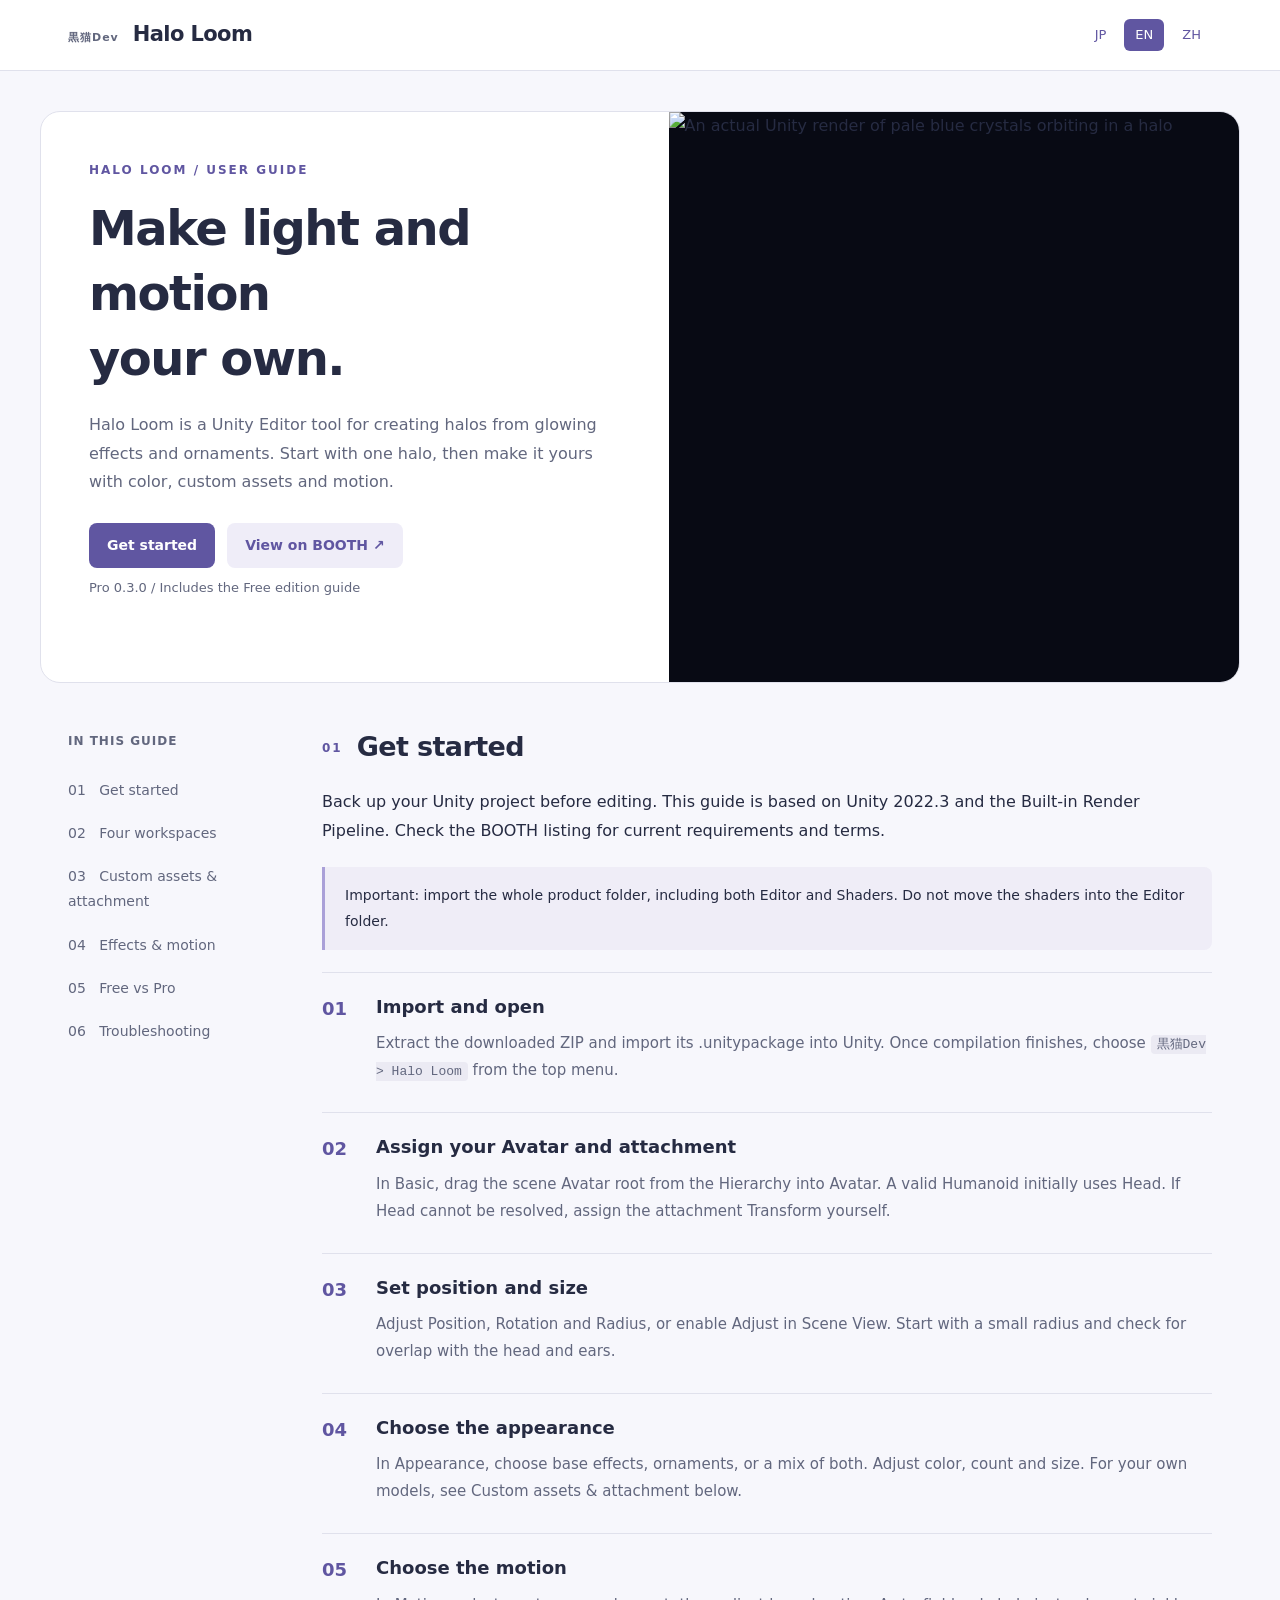
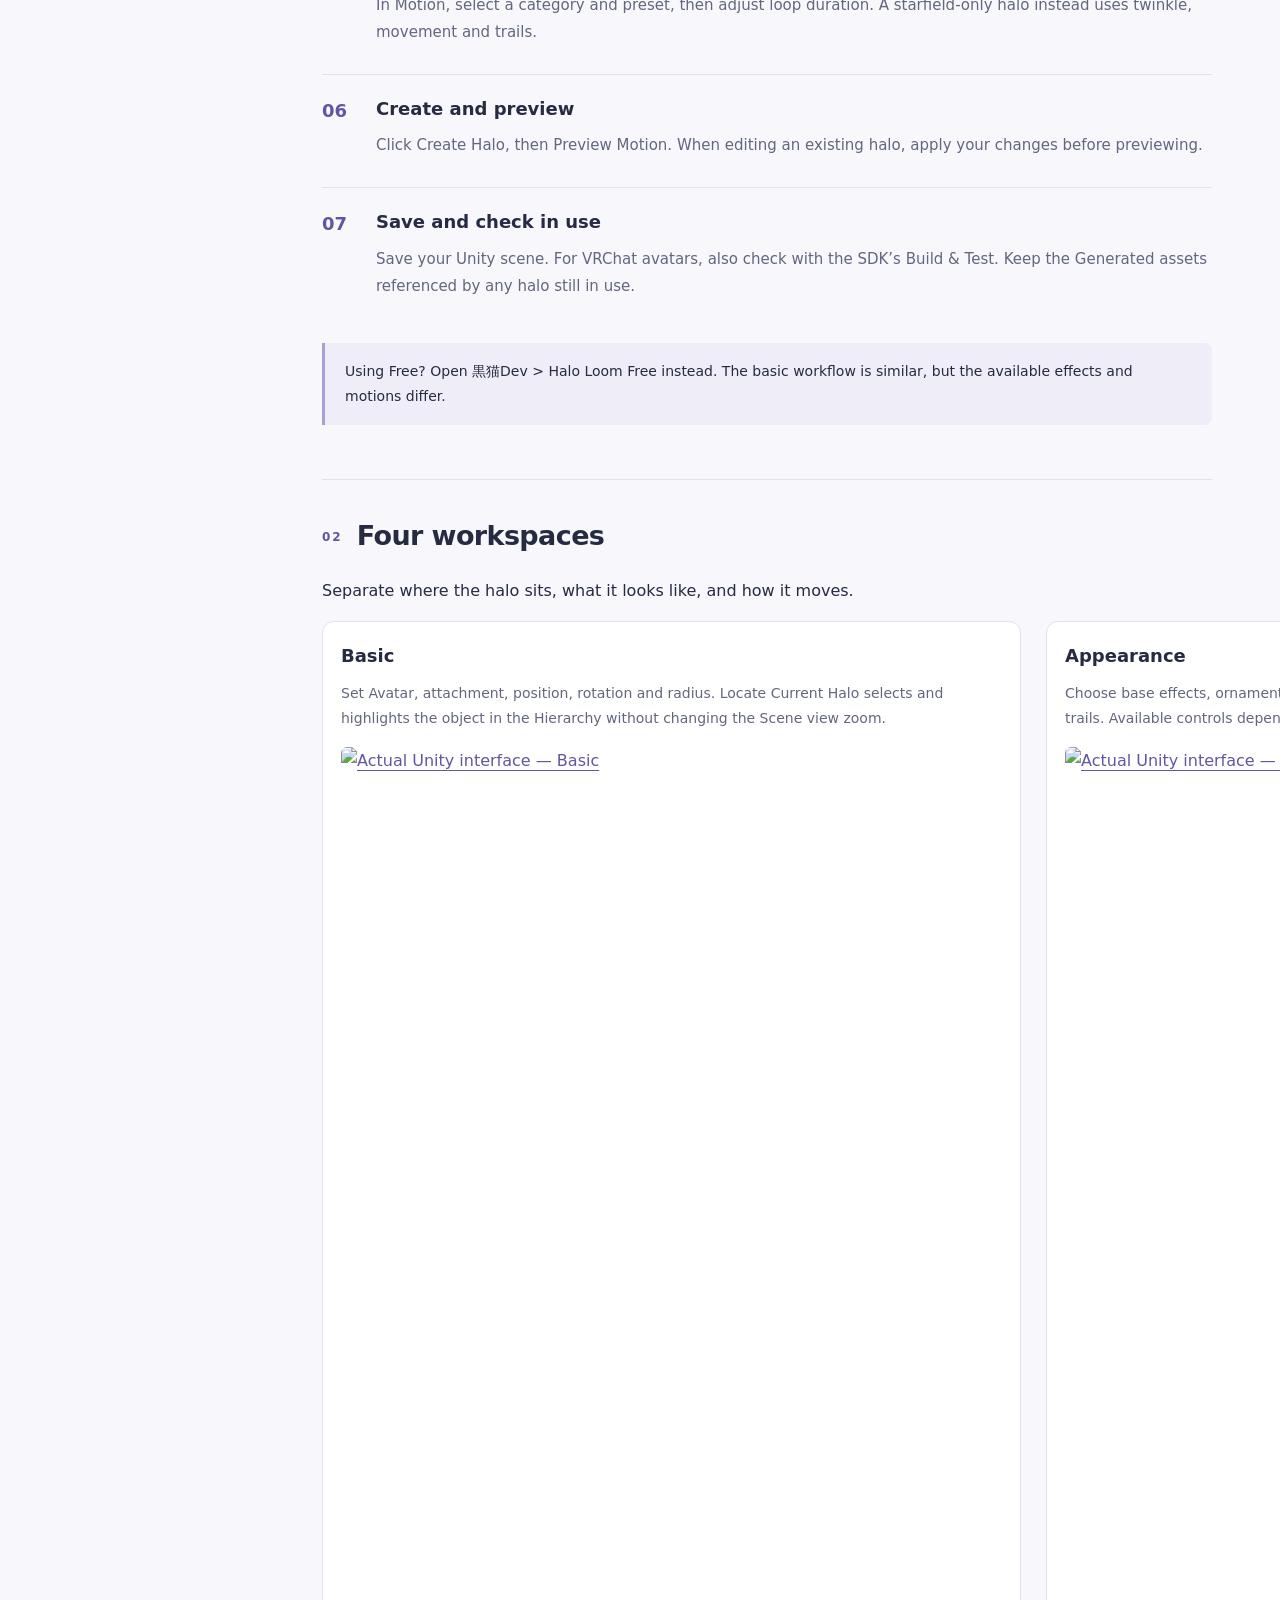
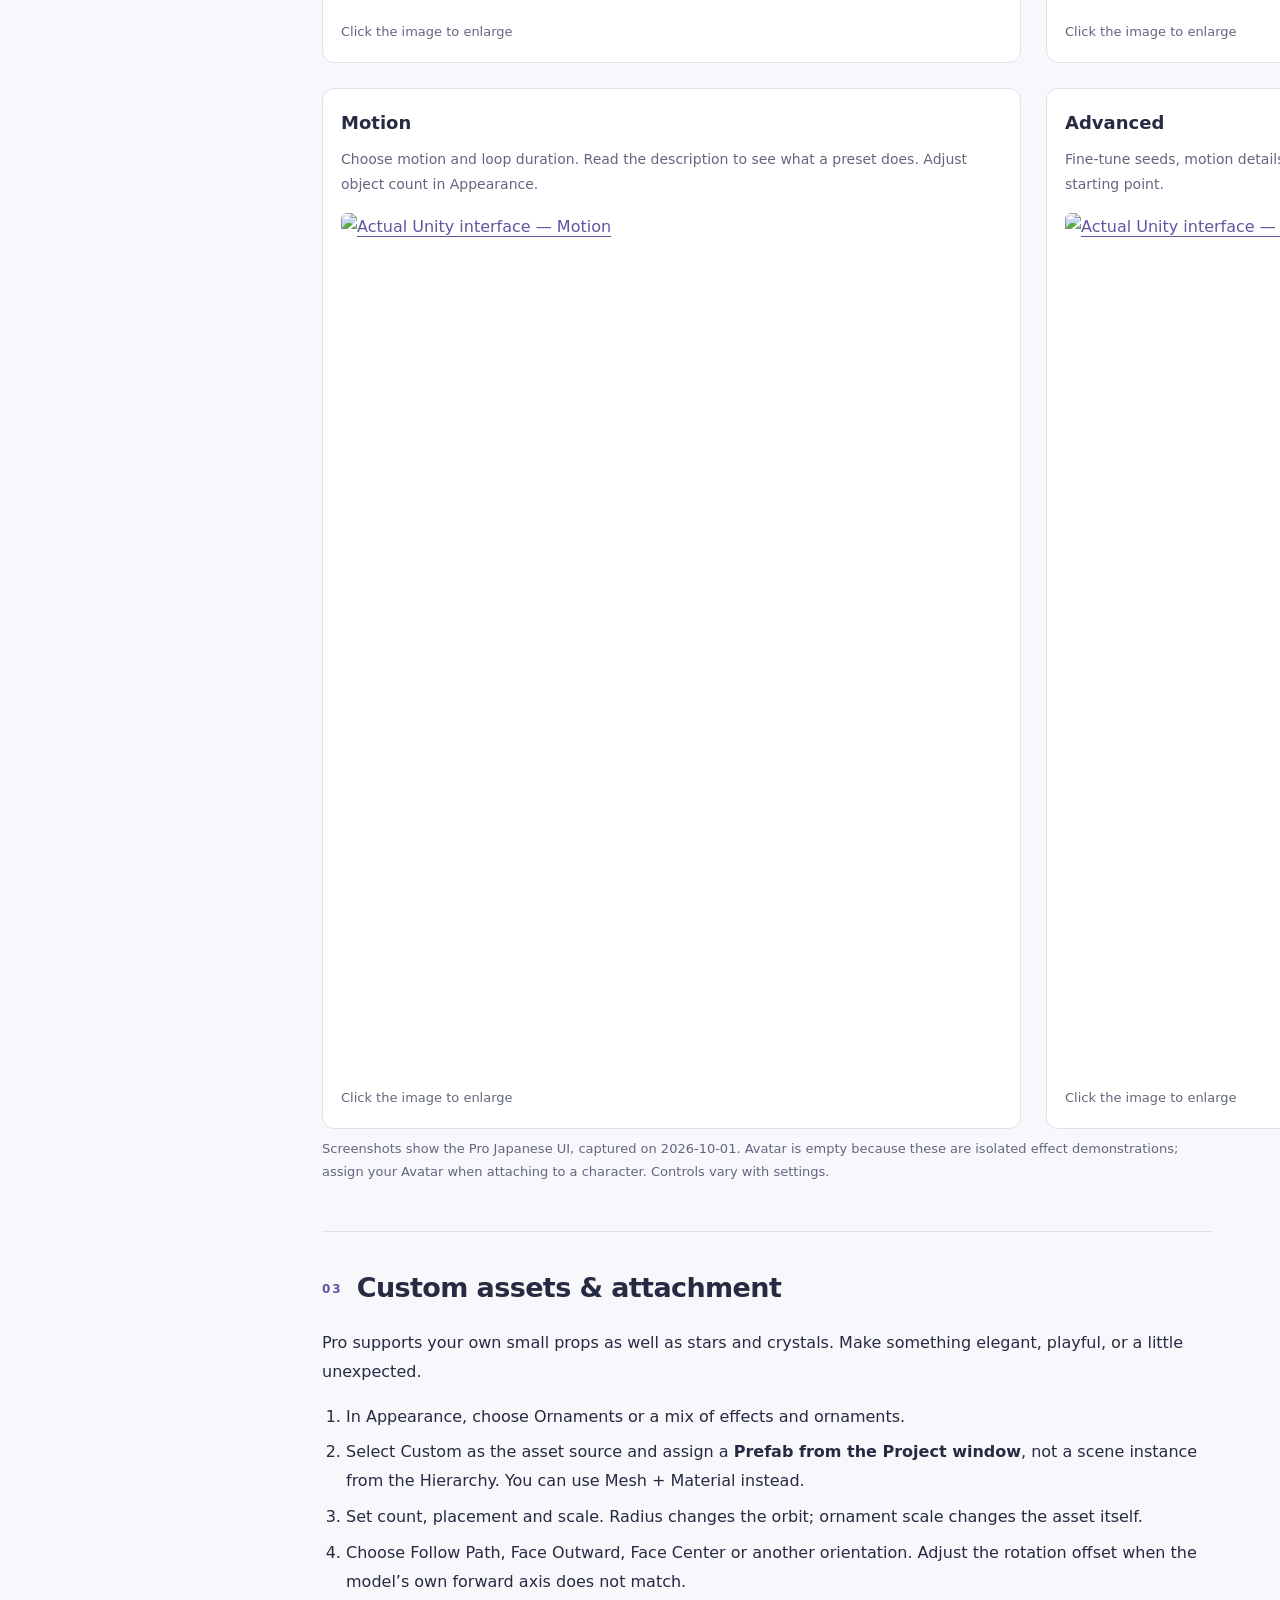
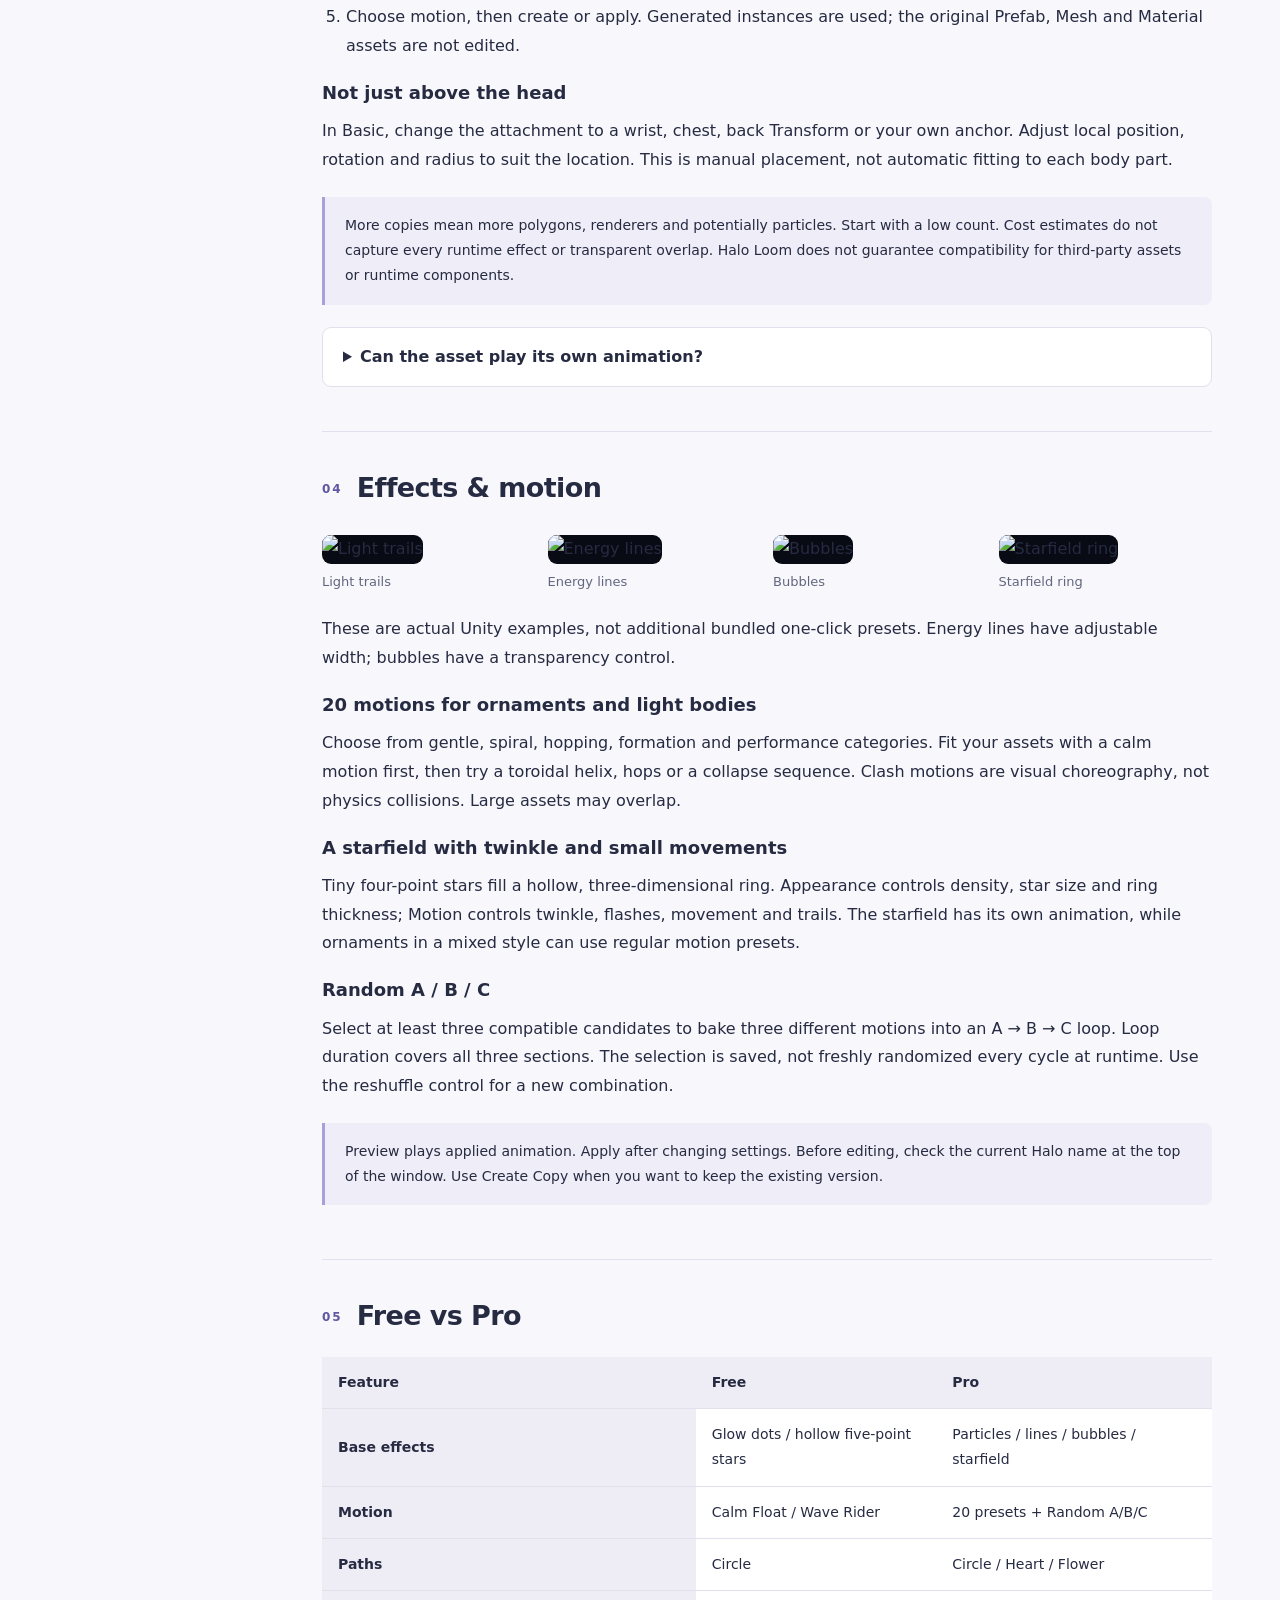
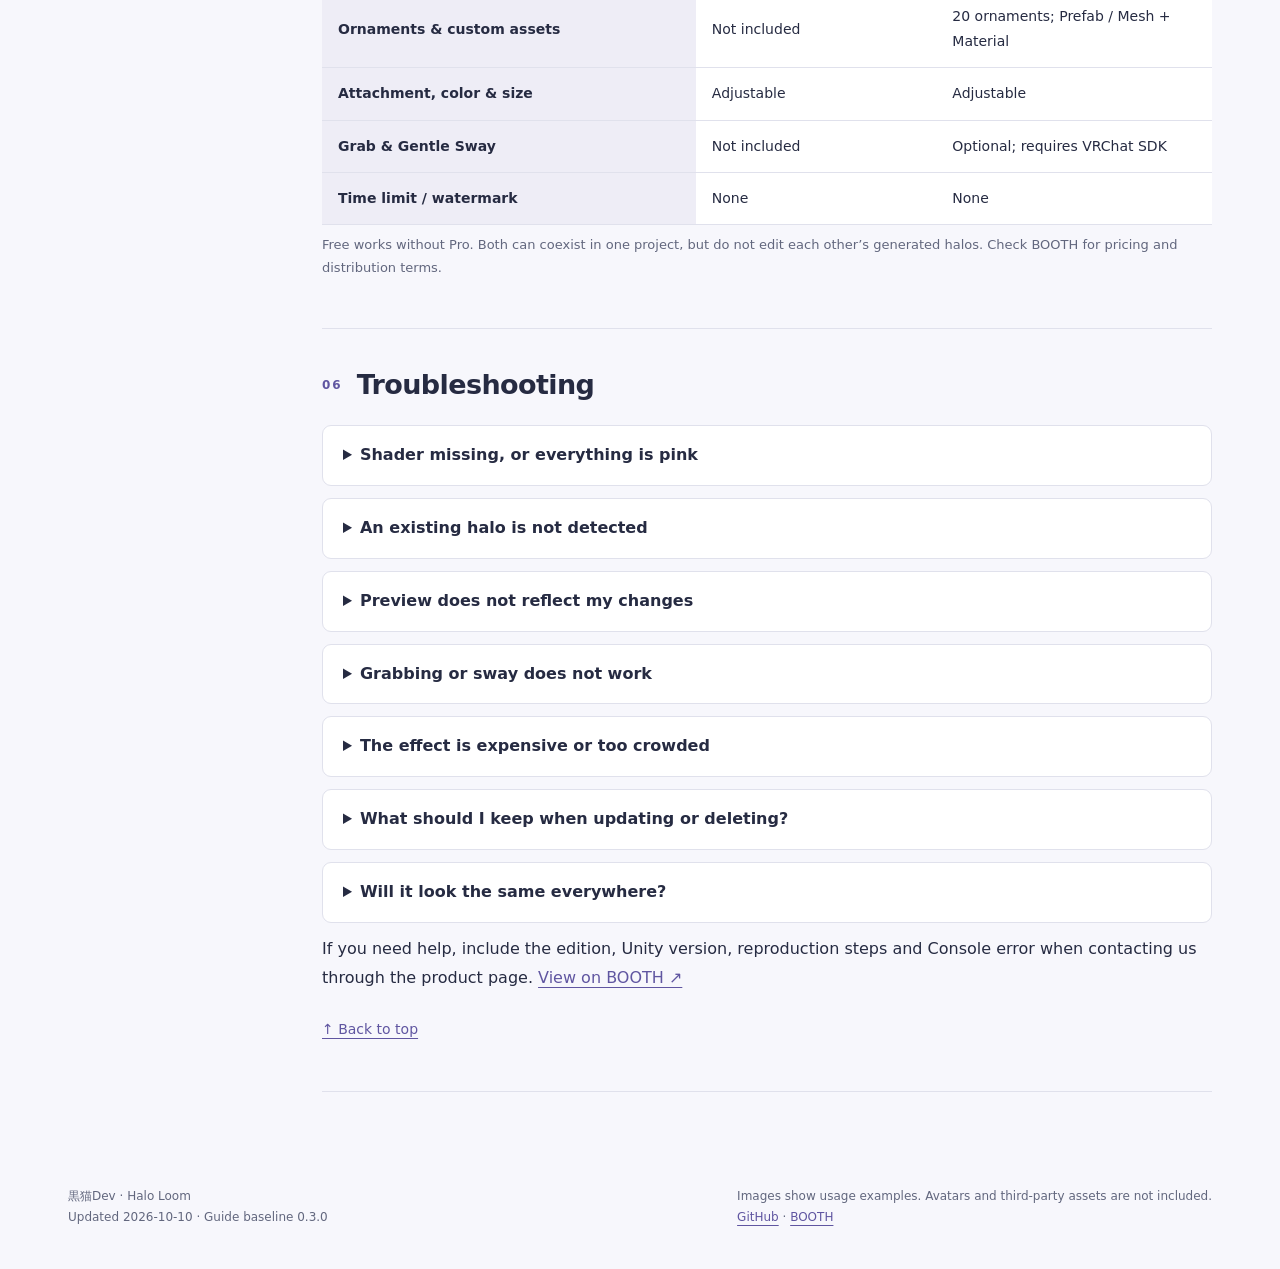
==== en.html @ aea0be54 "Add illustrated JP EN ZH user guide for GitHub Pages" ====
<!doctype html>
<html lang="en"><head><meta charset="utf-8"><meta name="viewport" content="width=device-width,initial-scale=1"><title>Halo Loom — User Guide</title><meta name="description" content="Halo Loom is a Unity Editor tool for creating halos from glowing effects and ornaments. Start with one halo, then make it yours with color, custom assets and motion."><meta name="theme-color" content="#6056a1"><link rel="stylesheet" href="site.css"><link rel="icon" href="favicon.svg" type="image/svg+xml"><link rel="alternate" hreflang="ja" href="index.html"><link rel="alternate" hreflang="en" href="en.html"><link rel="alternate" hreflang="zh-Hant" href="zh.html"></head>
<body id="top"><a class="skip" href="#main">Skip to content</a><header><div class="top"><a class="brand" href="en.html"><small>黒猫Dev</small>Halo Loom</a><nav class="languages" aria-label="Language"><a href="index.html" lang="ja">JP</a><a href="en.html" lang="en" aria-current="page">EN</a><a href="zh.html" lang="zh-Hant">ZH</a></nav></div></header>
<div class="hero"><div class="hero-copy"><div class="eyebrow">HALO LOOM / USER GUIDE</div><h1>Make light and motion<br>your own.</h1><p>Halo Loom is a Unity Editor tool for creating halos from glowing effects and ornaments. Start with one halo, then make it yours with color, custom assets and motion.</p><div class="buttons"><a class="button" href="#start">Get started</a><a class="button secondary" href="https://kuronekodev.booth.pm/items/8914197">View on BOOTH ↗</a></div><p class="muted">Pro 0.3.0 / Includes the Free edition guide</p></div><img src="assets/05-crystals.png" alt="An actual Unity render of pale blue crystals orbiting in a halo" width="1024" height="1024"></div>
<div class="shell"><aside><nav aria-label="IN THIS GUIDE"><p>IN THIS GUIDE</p><a href="#start">01 &nbsp; Get started</a><a href="#workspace">02 &nbsp; Four workspaces</a><a href="#custom">03 &nbsp; Custom assets & attachment</a><a href="#motion">04 &nbsp; Effects & motion</a><a href="#editions">05 &nbsp; Free vs Pro</a><a href="#faq">06 &nbsp; Troubleshooting</a></nav></aside><main id="main">
<section id="start"><h2><span>01</span>Get started</h2><p>Back up your Unity project before editing. This guide is based on Unity 2022.3 and the Built-in Render Pipeline. Check the BOOTH listing for current requirements and terms.</p><div class="note">Important: import the whole product folder, including both Editor and Shaders. Do not move the shaders into the Editor folder.</div><ol class="steps"><li><h3>Import and open</h3><p>Extract the downloaded ZIP and import its .unitypackage into Unity. Once compilation finishes, choose <code>黒猫Dev &gt; Halo Loom</code> from the top menu.</p></li><li><h3>Assign your Avatar and attachment</h3><p>In Basic, drag the scene Avatar root from the Hierarchy into Avatar. A valid Humanoid initially uses Head. If Head cannot be resolved, assign the attachment Transform yourself.</p></li><li><h3>Set position and size</h3><p>Adjust Position, Rotation and Radius, or enable Adjust in Scene View. Start with a small radius and check for overlap with the head and ears.</p></li><li><h3>Choose the appearance</h3><p>In Appearance, choose base effects, ornaments, or a mix of both. Adjust color, count and size. For your own models, see Custom assets & attachment below.</p></li><li><h3>Choose the motion</h3><p>In Motion, select a category and preset, then adjust loop duration. A starfield-only halo instead uses twinkle, movement and trails.</p></li><li><h3>Create and preview</h3><p>Click Create Halo, then Preview Motion. When editing an existing halo, apply your changes before previewing.</p></li><li><h3>Save and check in use</h3><p>Save your Unity scene. For VRChat avatars, also check with the SDK’s Build & Test. Keep the Generated assets referenced by any halo still in use.</p></li></ol><div class="note">Using Free? Open 黒猫Dev > Halo Loom Free instead. The basic workflow is similar, but the available effects and motions differ.</div></section>
<section id="workspace"><h2><span>02</span>Four workspaces</h2><p>Separate where the halo sits, what it looks like, and how it moves.</p><div class="workspace"><figure><h3>Basic</h3><p>Set Avatar, attachment, position, rotation and radius. Locate Current Halo selects and highlights the object in the Hierarchy without changing the Scene view zoom.</p><a href="assets/01-basic-JP.png"><img loading="lazy" src="assets/01-basic-JP.png" alt="Actual Unity interface — Basic" width="661" height="865"></a><figcaption>Click the image to enlarge</figcaption></figure><figure><h3>Appearance</h3><p>Choose base effects, ornaments or both. Set materials, color, count, size, transparency and trails. Available controls depend on the current style.</p><a href="assets/02-appearance-JP.png"><img loading="lazy" src="assets/02-appearance-JP.png" alt="Actual Unity interface — Appearance" width="661" height="865"></a><figcaption>Click the image to enlarge</figcaption></figure><figure><h3>Motion</h3><p>Choose motion and loop duration. Read the description to see what a preset does. Adjust object count in Appearance.</p><a href="assets/03-motion-JP.png"><img loading="lazy" src="assets/03-motion-JP.png" alt="Actual Unity interface — Motion" width="661" height="865"></a><figcaption>Click the image to enlarge</figcaption></figure><figure><h3>Advanced</h3><p>Fine-tune seeds, motion details, phase timing, materials and bake quality. Defaults are a good starting point.</p><a href="assets/04-advanced-JP.png"><img loading="lazy" src="assets/04-advanced-JP.png" alt="Actual Unity interface — Advanced" width="661" height="865"></a><figcaption>Click the image to enlarge</figcaption></figure></div><p class="muted">Screenshots show the Pro Japanese UI, captured on 2026-10-01. Avatar is empty because these are isolated effect demonstrations; assign your Avatar when attaching to a character. Controls vary with settings.</p></section>
<section id="custom"><h2><span>03</span>Custom assets & attachment</h2><p>Pro supports your own small props as well as stars and crystals. Make something elegant, playful, or a little unexpected.</p><ol><li>In Appearance, choose Ornaments or a mix of effects and ornaments.</li><li>Select Custom as the asset source and assign a <strong>Prefab from the Project window</strong>, not a scene instance from the Hierarchy. You can use Mesh + Material instead.</li><li>Set count, placement and scale. Radius changes the orbit; ornament scale changes the asset itself.</li><li>Choose Follow Path, Face Outward, Face Center or another orientation. Adjust the rotation offset when the model’s own forward axis does not match.</li><li>Choose motion, then create or apply. Generated instances are used; the original Prefab, Mesh and Material assets are not edited.</li></ol><h3>Not just above the head</h3><p>In Basic, change the attachment to a wrist, chest, back Transform or your own anchor. Adjust local position, rotation and radius to suit the location. This is manual placement, not automatic fitting to each body part.</p><div class="note">More copies mean more polygons, renderers and potentially particles. Start with a low count. Cost estimates do not capture every runtime effect or transparent overlap. Halo Loom does not guarantee compatibility for third-party assets or runtime components.</div><details><summary>Can the asset play its own animation?</summary><p>An optional Generic AnimationClip can animate the asset independently of the outer halo motion. Bindings must be relative to the asset root. Humanoid clips, Animation Events and mismatched bindings are not supported. If the Prefab already has an Animator Controller or legacy Animation, leave the extra clip empty to preserve that setup, or provide an asset without a controller. Editor preview of third-party Animator setups is not guaranteed.</p></details></section>
<section id="motion"><h2><span>04</span>Effects & motion</h2><div class="gallery"><figure><img loading="lazy" src="assets/02-light-trails.png" alt="Light trails" width="1024" height="1024"><figcaption>Light trails</figcaption></figure><figure><img loading="lazy" src="assets/04-energy-lines.png" alt="Energy lines" width="1024" height="1024"><figcaption>Energy lines</figcaption></figure><figure><img loading="lazy" src="assets/03-bubbles.png" alt="Bubbles" width="1024" height="1024"><figcaption>Bubbles</figcaption></figure><figure><img loading="lazy" src="assets/01-starfield.png" alt="Starfield ring" width="1024" height="1024"><figcaption>Starfield ring</figcaption></figure></div><p>These are actual Unity examples, not additional bundled one-click presets. Energy lines have adjustable width; bubbles have a transparency control.</p><h3>20 motions for ornaments and light bodies</h3><p>Choose from gentle, spiral, hopping, formation and performance categories. Fit your assets with a calm motion first, then try a toroidal helix, hops or a collapse sequence. Clash motions are visual choreography, not physics collisions. Large assets may overlap.</p><h3>A starfield with twinkle and small movements</h3><p>Tiny four-point stars fill a hollow, three-dimensional ring. Appearance controls density, star size and ring thickness; Motion controls twinkle, flashes, movement and trails. The starfield has its own animation, while ornaments in a mixed style can use regular motion presets.</p><h3>Random A / B / C</h3><p>Select at least three compatible candidates to bake three different motions into an A → B → C loop. Loop duration covers all three sections. The selection is saved, not freshly randomized every cycle at runtime. Use the reshuffle control for a new combination.</p><div class="note">Preview plays applied animation. Apply after changing settings. Before editing, check the current Halo name at the top of the window. Use Create Copy when you want to keep the existing version.</div></section>
<section id="editions"><h2><span>05</span>Free vs Pro</h2><div class="table-wrap"><table><thead><tr><th scope="col">Feature</th><th scope="col">Free</th><th scope="col">Pro</th></tr></thead><tbody><tr><th scope="row">Base effects</th><td>Glow dots / hollow five-point stars</td><td>Particles / lines / bubbles / starfield</td></tr><tr><th scope="row">Motion</th><td>Calm Float / Wave Rider</td><td>20 presets + Random A/B/C</td></tr><tr><th scope="row">Paths</th><td>Circle</td><td>Circle / Heart / Flower</td></tr><tr><th scope="row">Ornaments & custom assets</th><td>Not included</td><td>20 ornaments; Prefab / Mesh + Material</td></tr><tr><th scope="row">Attachment, color & size</th><td>Adjustable</td><td>Adjustable</td></tr><tr><th scope="row">Grab & Gentle Sway</th><td>Not included</td><td>Optional; requires VRChat SDK</td></tr><tr><th scope="row">Time limit / watermark</th><td>None</td><td>None</td></tr></tbody></table></div><p class="muted">Free works without Pro. Both can coexist in one project, but do not edit each other’s generated halos. Check BOOTH for pricing and distribution terms.</p></section>
<section id="faq"><h2><span>06</span>Troubleshooting</h2><details><summary>Shader missing, or everything is pink</summary><p>Check that both Editor and Shaders were imported, then reimport the complete package. Pro lives in Assets/黒猫Dev/HaloMaker; Free in Assets/黒猫Dev/HaloLoomFree. Shaders must stay outside Editor. If it persists, include the shader error from Console and your environment when contacting support.</p></details><details><summary>An existing halo is not detected</summary><p>Select the actual Halo object in the Hierarchy and check the editing target at the top. Select halos individually when there is more than one. Avoid creating another halo until you have checked selection and Avatar assignment. A read-only legacy object can be kept while you configure a new halo.</p></details><details><summary>Preview does not reflect my changes</summary><p>Apply the changes first. If live apply is off, changing a field alone does not update the generated halo. Also check which halo is being edited.</p></details><details><summary>Grabbing or sway does not work</summary><p>Enable Grab & Gentle Sway in Pro’s Basic page, then apply. It requires the VRChat SDK. Normal animation preview does not simulate PhysBone grabbing. Check interaction permissions and behavior in VRChat. This moves the halo as a whole; it does not deform the ring into a soft loop.</p></details><details><summary>The effect is expensive or too crowded</summary><p>Reduce ornament count or star density and test with a lightweight asset. Check particles, multiple renderers and transparent overlap in custom Prefabs. A cost warning is not a complete performance diagnosis or FPS guarantee.</p></details><details><summary>What should I keep when updating or deleting?</summary><p>Back up the project before updating. Keep Generated controllers and their sub-assets while halos depend on them. Do not bulk-delete generated assets if you are unsure what uses them. Keep your source assets separately.</p></details><details><summary>Will it look the same everywhere?</summary><p>Images were captured in Unity Editor / Built-in / DX11. World lighting, cameras and transparent overlap can change the result. This does not establish support for every platform, including Quest, mobile or URP. Check your target avatar in its actual environment.</p></details><p>If you need help, include the edition, Unity version, reproduction steps and Console error when contacting us through the product page. <a href="https://kuronekodev.booth.pm/items/8914197">View on BOOTH ↗</a></p><p class="back"><a href="#top">↑ Back to top</a></p></section>
</main></div><footer class="footer"><p>黒猫Dev · Halo Loom<br>Updated 2026-10-10 · Guide baseline 0.3.0</p><p>Images show usage examples. Avatars and third-party assets are not included.<br><a href="https://github.com/kuroneko11375/halo-loom-guide">GitHub</a> · <a href="https://kuronekodev.booth.pm/items/8914197">BOOTH</a></p></footer></body></html>
---- site.css ----
:root{color-scheme:light;--ink:#262b42;--muted:#62677e;--accent:#6056a1;--line:#e0e1ec;--paper:#f7f7fc;--white:#fff}*{box-sizing:border-box}html{scroll-behavior:smooth;scroll-padding-top:100px}body{margin:0;background:var(--paper);color:var(--ink);font:16px/1.8 system-ui,-apple-system,"Segoe UI","Noto Sans",sans-serif}a{color:var(--accent);text-underline-offset:4px}a:hover{text-decoration-thickness:2px}a:focus-visible,summary:focus-visible{outline:3px solid #7d65d0;outline-offset:5px}header{position:sticky;top:0;z-index:10;background:#fffffff5;border-bottom:1px solid var(--line)}.top{max-width:1200px;margin:auto;padding:16px 28px;display:flex;align-items:center;justify-content:space-between;gap:16px}.brand{color:var(--ink);text-decoration:none;font-size:21px;font-weight:750;letter-spacing:-.6px}.brand small{font-size:11px;letter-spacing:1px;margin-right:14px;color:var(--muted)}.languages{display:flex;gap:7px}.languages a{padding:4px 11px;border-radius:6px;text-decoration:none;font-size:13px}.languages a[aria-current]{background:var(--accent);color:#fff}.skip{position:absolute;left:10px;top:-100px}.skip:focus{top:10px;background:white;padding:10px;z-index:20}.hero{max-width:1200px;margin:40px auto;display:grid;grid-template-columns:1.1fr 1fr;border:1px solid var(--line);border-radius:20px;background:white;overflow:hidden}.hero-copy{padding:48px}.eyebrow{font-size:12px;letter-spacing:2px;color:var(--accent);font-weight:700}.hero h1{font-size:clamp(30px,4vw,48px);line-height:1.35;letter-spacing:-1.5px;margin:15px 0 20px}.hero p{color:var(--muted);max-width:36em}.hero img{width:100%;height:100%;min-height:330px;object-fit:cover;background:#080a14}.buttons{display:flex;gap:12px;flex-wrap:wrap;margin-top:26px}.button{padding:10px 18px;background:var(--accent);color:#fff;text-decoration:none;border-radius:8px;font-weight:650;font-size:14px}.button.secondary{background:#efedf8;color:var(--accent)}.shell{display:grid;grid-template-columns:210px minmax(0,1fr);gap:44px;max-width:1200px;margin:0 auto;padding:0 28px 70px}aside nav{position:sticky;top:100px}aside p{font-size:12px;letter-spacing:1px;color:var(--muted);font-weight:700}aside a{display:block;padding:9px 0;color:var(--muted);text-decoration:none;font-size:14px}aside a:hover{color:var(--accent)}main{min-width:0}section{padding:32px 0;border-bottom:1px solid var(--line)}section:first-child{padding-top:0}h2{font-size:27px;letter-spacing:-.6px;margin:0 0 16px}h2 span{font-size:12px;color:var(--accent);vertical-align:middle;letter-spacing:2px;margin-right:14px}h3{font-size:18px;margin:0 0 7px}p{margin:8px 0 16px}.muted,figcaption{color:var(--muted);font-size:13px}.note{padding:16px 20px;border-left:3px solid #aaa0d8;background:#efedf7;border-radius:0 8px 8px 0;font-size:14px;margin:22px 0}.steps{list-style:none;padding:0;counter-reset:steps}.steps li{position:relative;padding:18px 0 18px 54px;border-top:1px solid var(--line);counter-increment:steps}.steps li:before{content:counter(steps,decimal-leading-zero);position:absolute;left:0;top:20px;color:var(--accent);font-weight:700;font-size:18px}.steps p{margin:3px 0;color:var(--muted);font-size:15px}.workspace{display:grid;grid-template-columns:1fr 1fr;gap:25px}.workspace figure{margin:0;padding:18px;background:white;border:1px solid var(--line);border-radius:12px}.workspace img{width:100%;display:block;border-radius:6px;margin-top:16px}.workspace figcaption{margin-top:8px}.workspace p{font-size:14px;color:var(--muted)}.gallery{display:grid;grid-template-columns:repeat(4,1fr);gap:12px;margin:22px 0}.gallery figure{margin:0}.gallery img{width:100%;border-radius:9px;background:#080a14;aspect-ratio:1;object-fit:cover}.gallery figcaption{margin-top:6px}.table-wrap{overflow:auto}table{border-collapse:collapse;width:100%;font-size:14px;background:white}th,td{padding:13px 16px;border-bottom:1px solid var(--line);text-align:left}th{background:#eeedf6;font-weight:700}thead th:first-child{width:42%}code{font:13px/1.8 ui-monospace,monospace;background:#ebeaf3;padding:2px 6px;border-radius:4px;overflow-wrap:anywhere}ul,ol{padding-left:24px}li{margin:7px 0}details{background:white;border:1px solid var(--line);border-radius:9px;margin:12px 0;padding:15px 20px}summary{cursor:pointer;font-weight:650}details p{color:var(--muted);margin:12px 0 3px;font-size:14px}.footer{max-width:1200px;margin:auto;padding:24px 28px 40px;display:flex;justify-content:space-between;gap:20px;font-size:12px;color:var(--muted)}.footer p{margin:0}.back{margin-top:25px;font-size:14px}@media(max-width:900px){.hero{margin:24px}.hero-copy{padding:30px}.shell{grid-template-columns:1fr;gap:22px}aside nav{position:static;display:flex;gap:6px 18px;flex-wrap:wrap;padding-bottom:20px;border-bottom:1px solid var(--line)}aside p{width:100%;margin:0}aside a{padding:0}.hero h1{font-size:34px}}@media(max-width:600px){.top{padding:13px 18px}.brand small{display:none}.brand{font-size:20px}.hero{margin:18px;grid-template-columns:1fr}.hero-copy{padding:25px}.hero h1{font-size:32px}.hero img{height:210px;min-height:0;object-fit:contain}.shell{padding:0 20px 35px}.workspace{grid-template-columns:1fr}.gallery{grid-template-columns:repeat(2,1fr)}h2{font-size:24px}.footer{flex-direction:column;padding:20px}th,td{padding:11px 10px;min-width:95px}.languages a{padding:4px 8px}}@media(prefers-reduced-motion:reduce){html{scroll-behavior:auto}}@media print{header{position:static}aside,.buttons,.back{display:none}.shell{display:block}.hero{margin:0;border:0}.hero img{max-height:220px}.workspace figure,details{break-inside:avoid}details>*{display:block}a{color:inherit}.footer{display:block}}
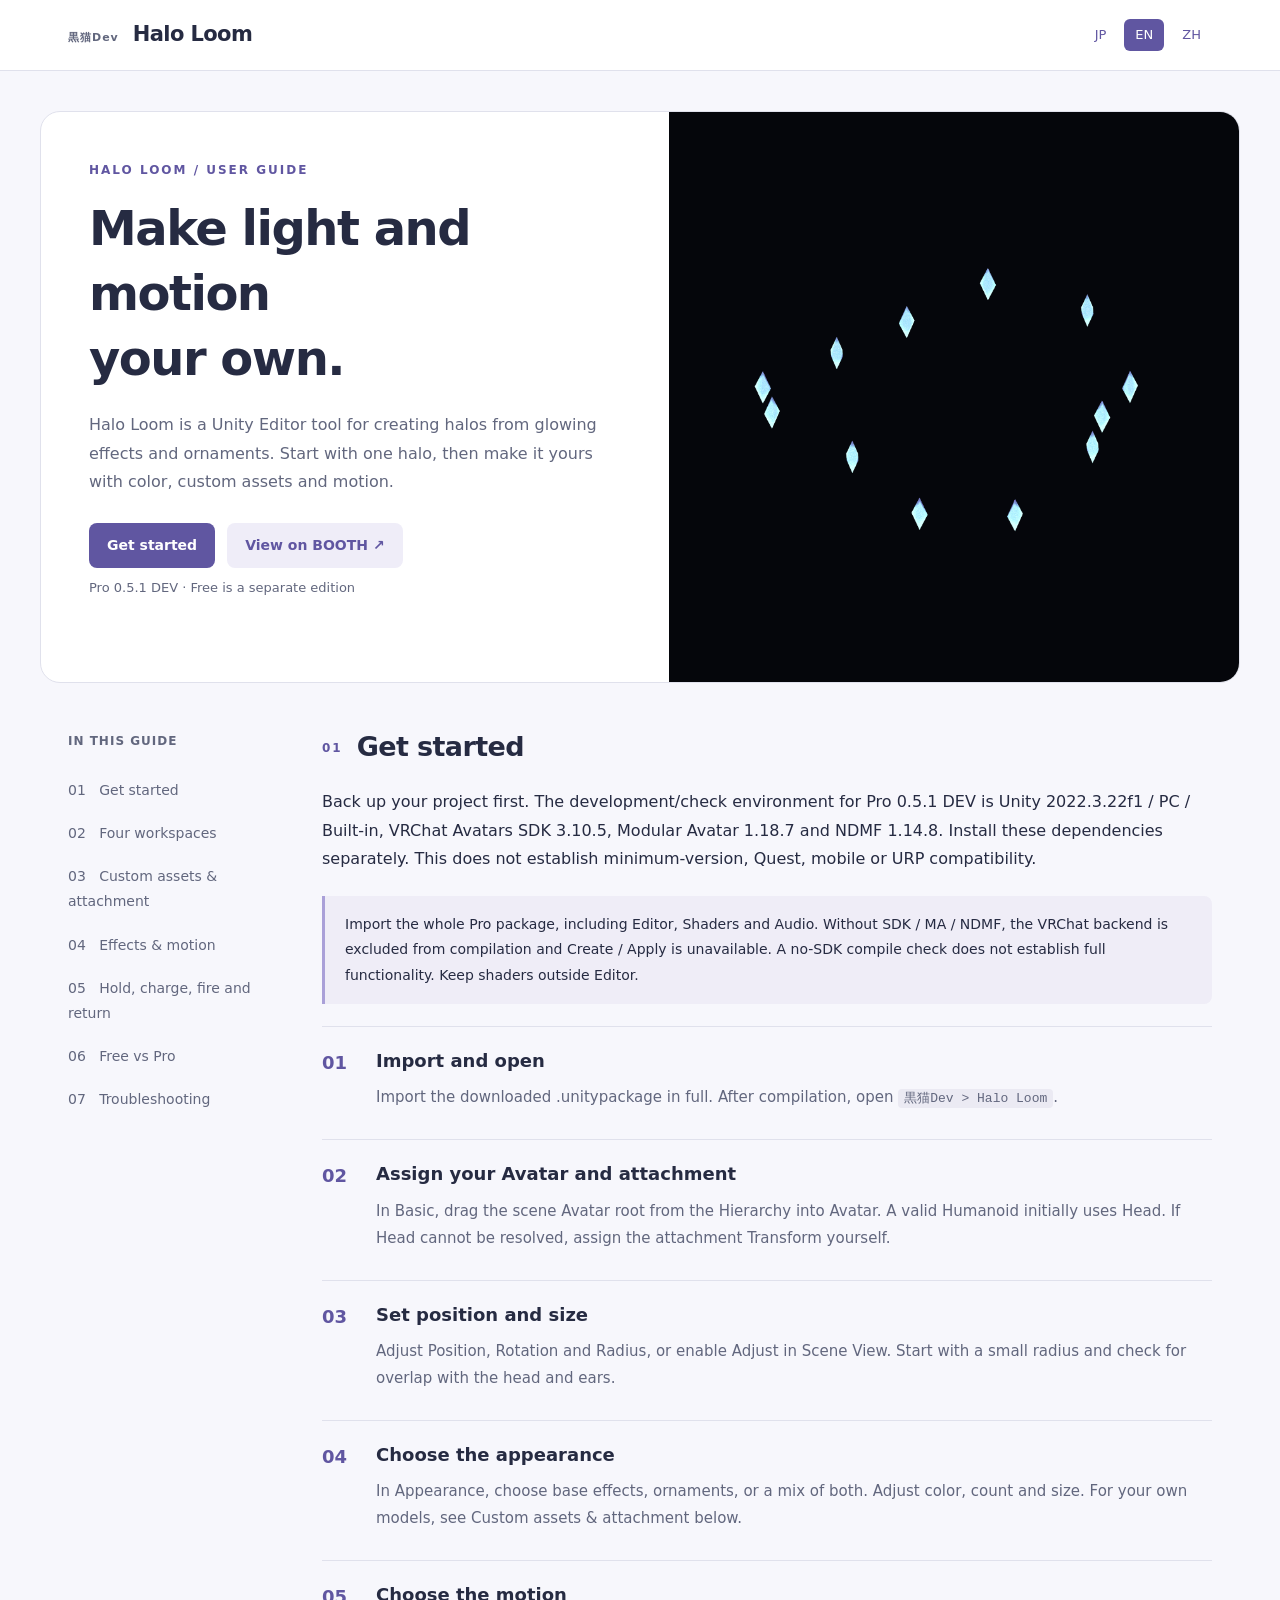
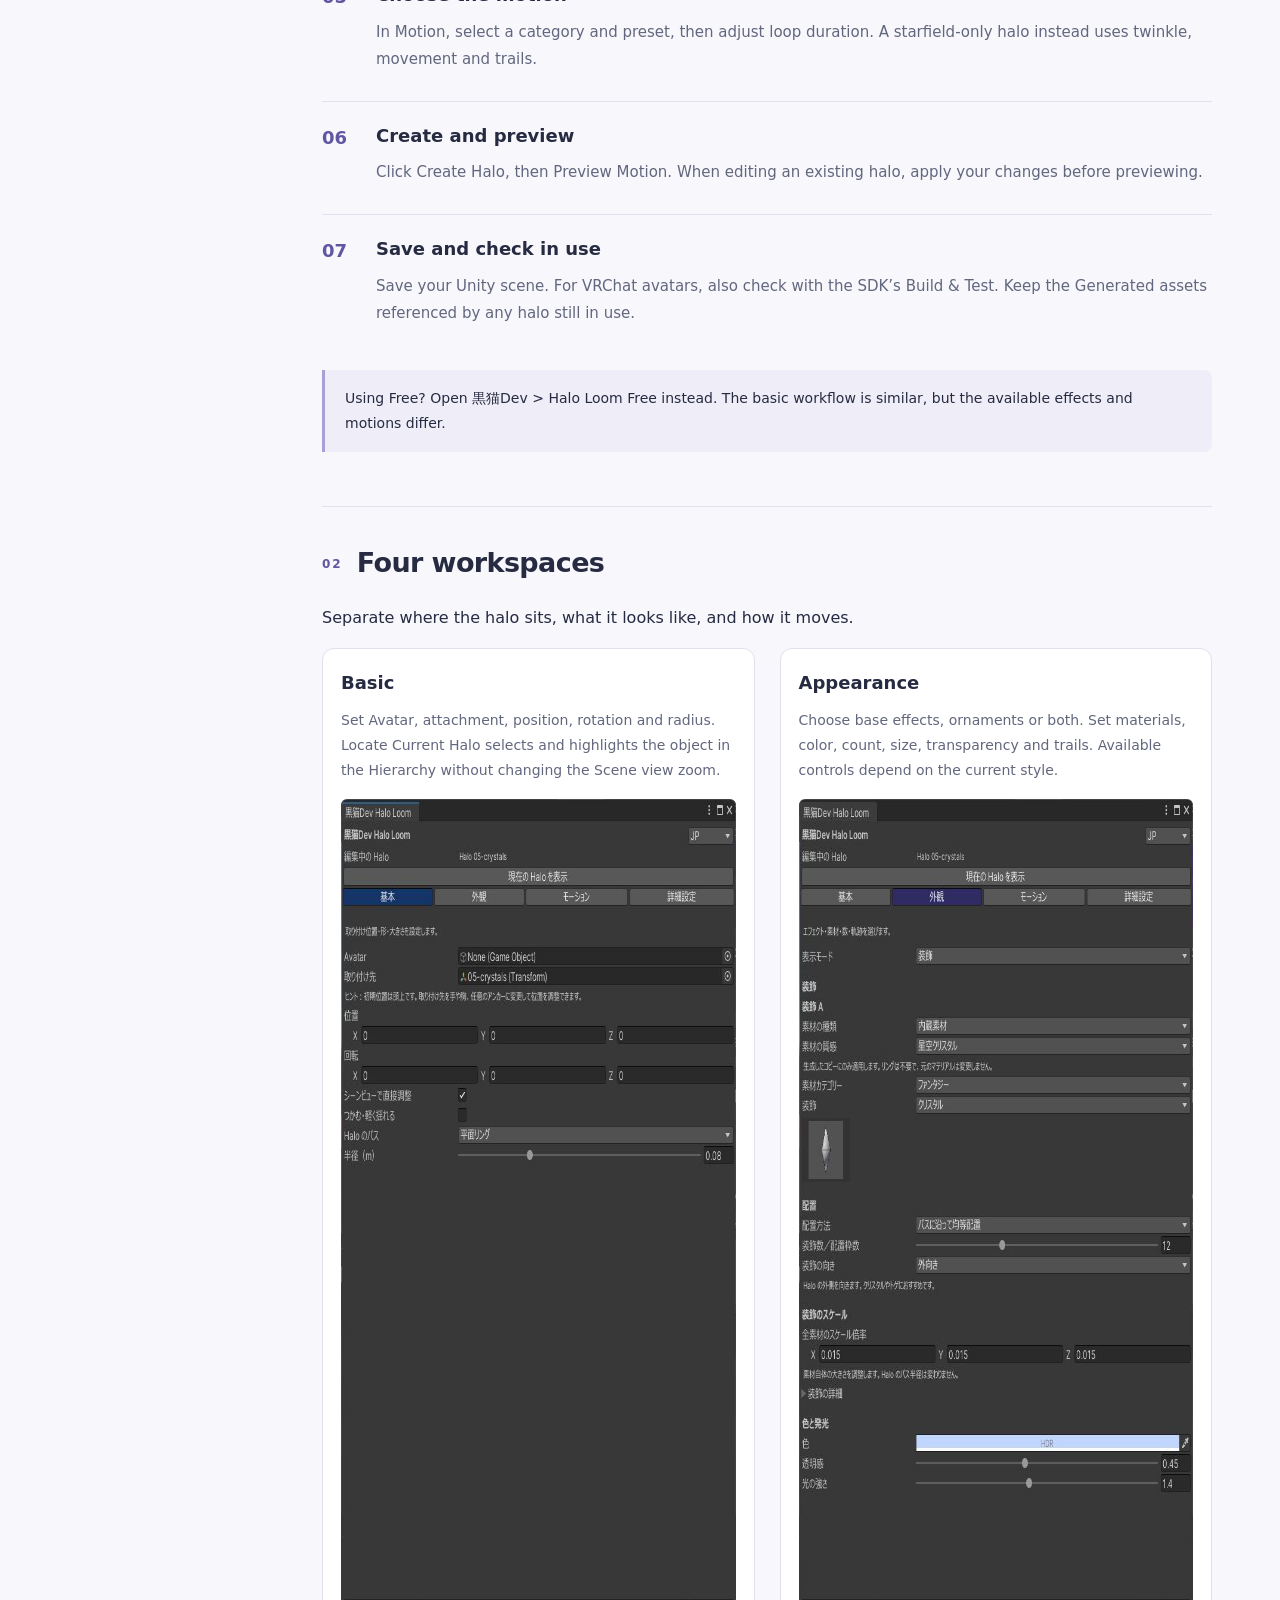
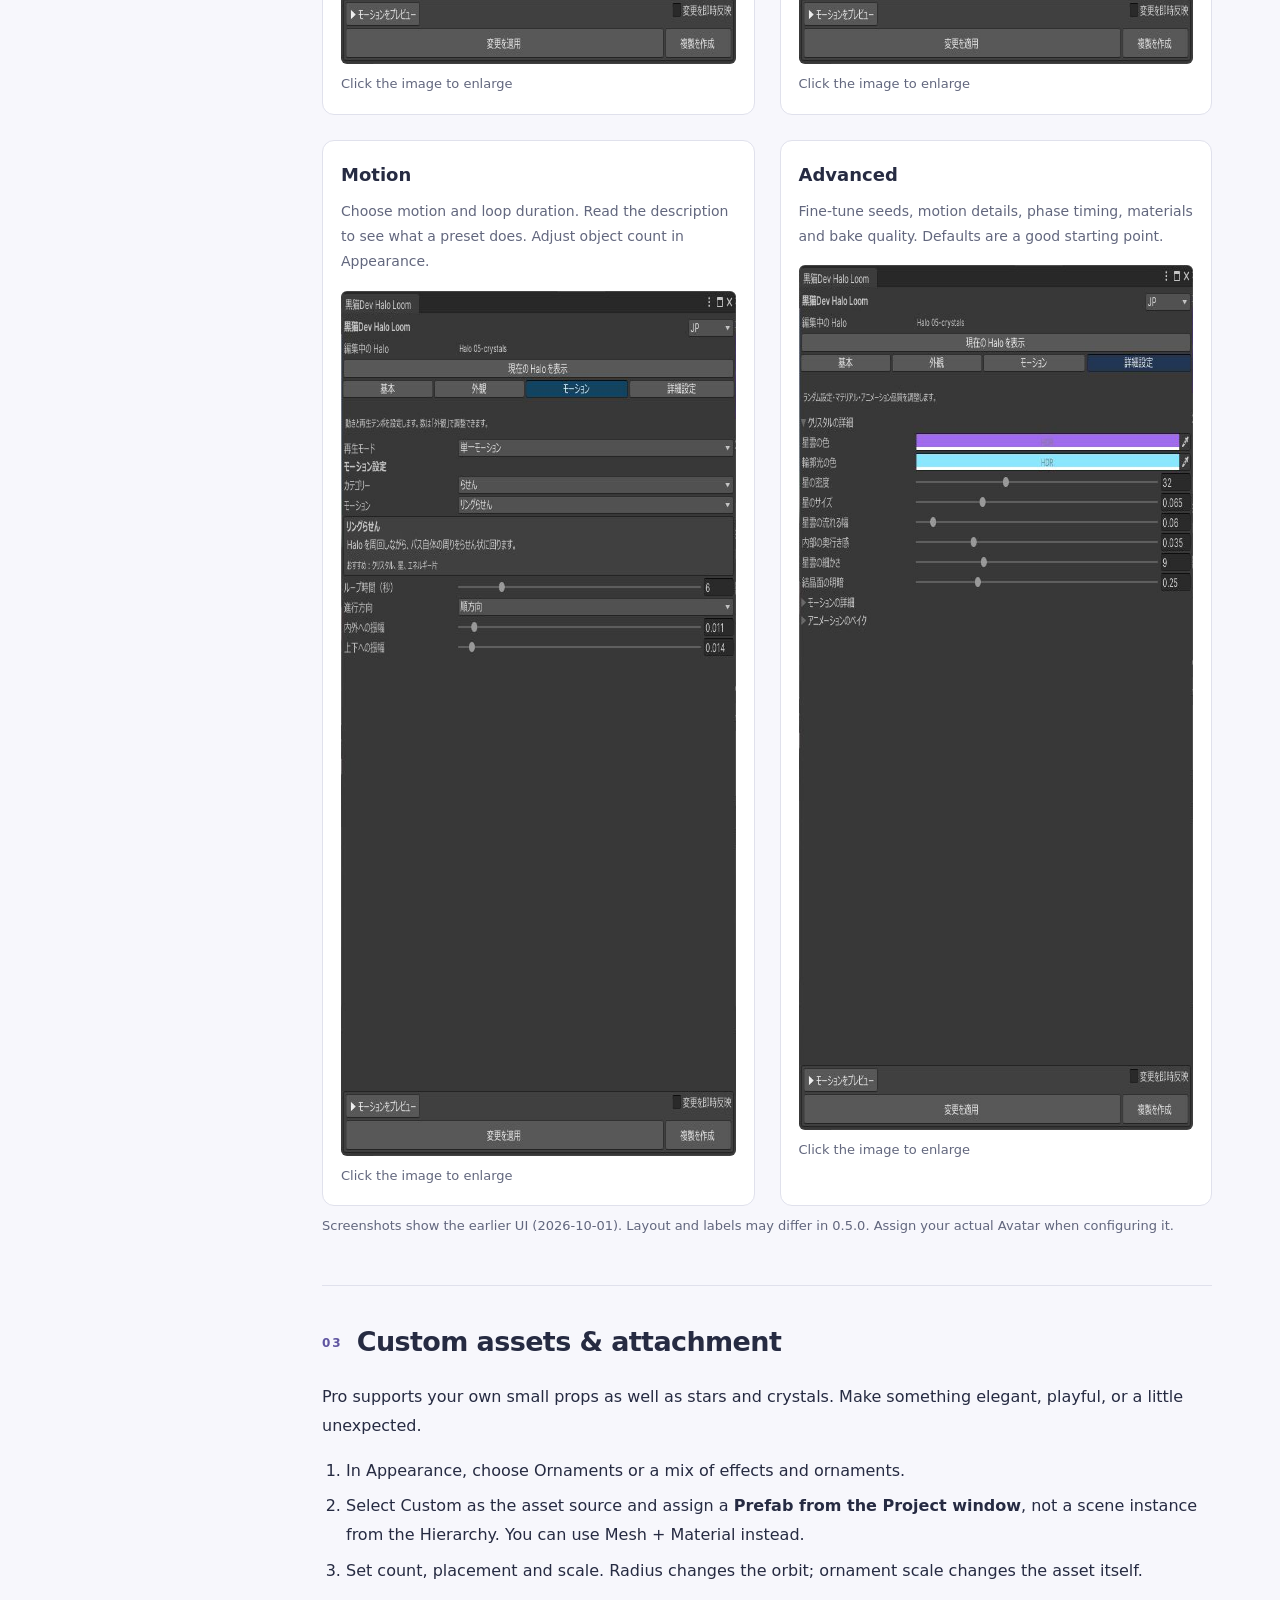
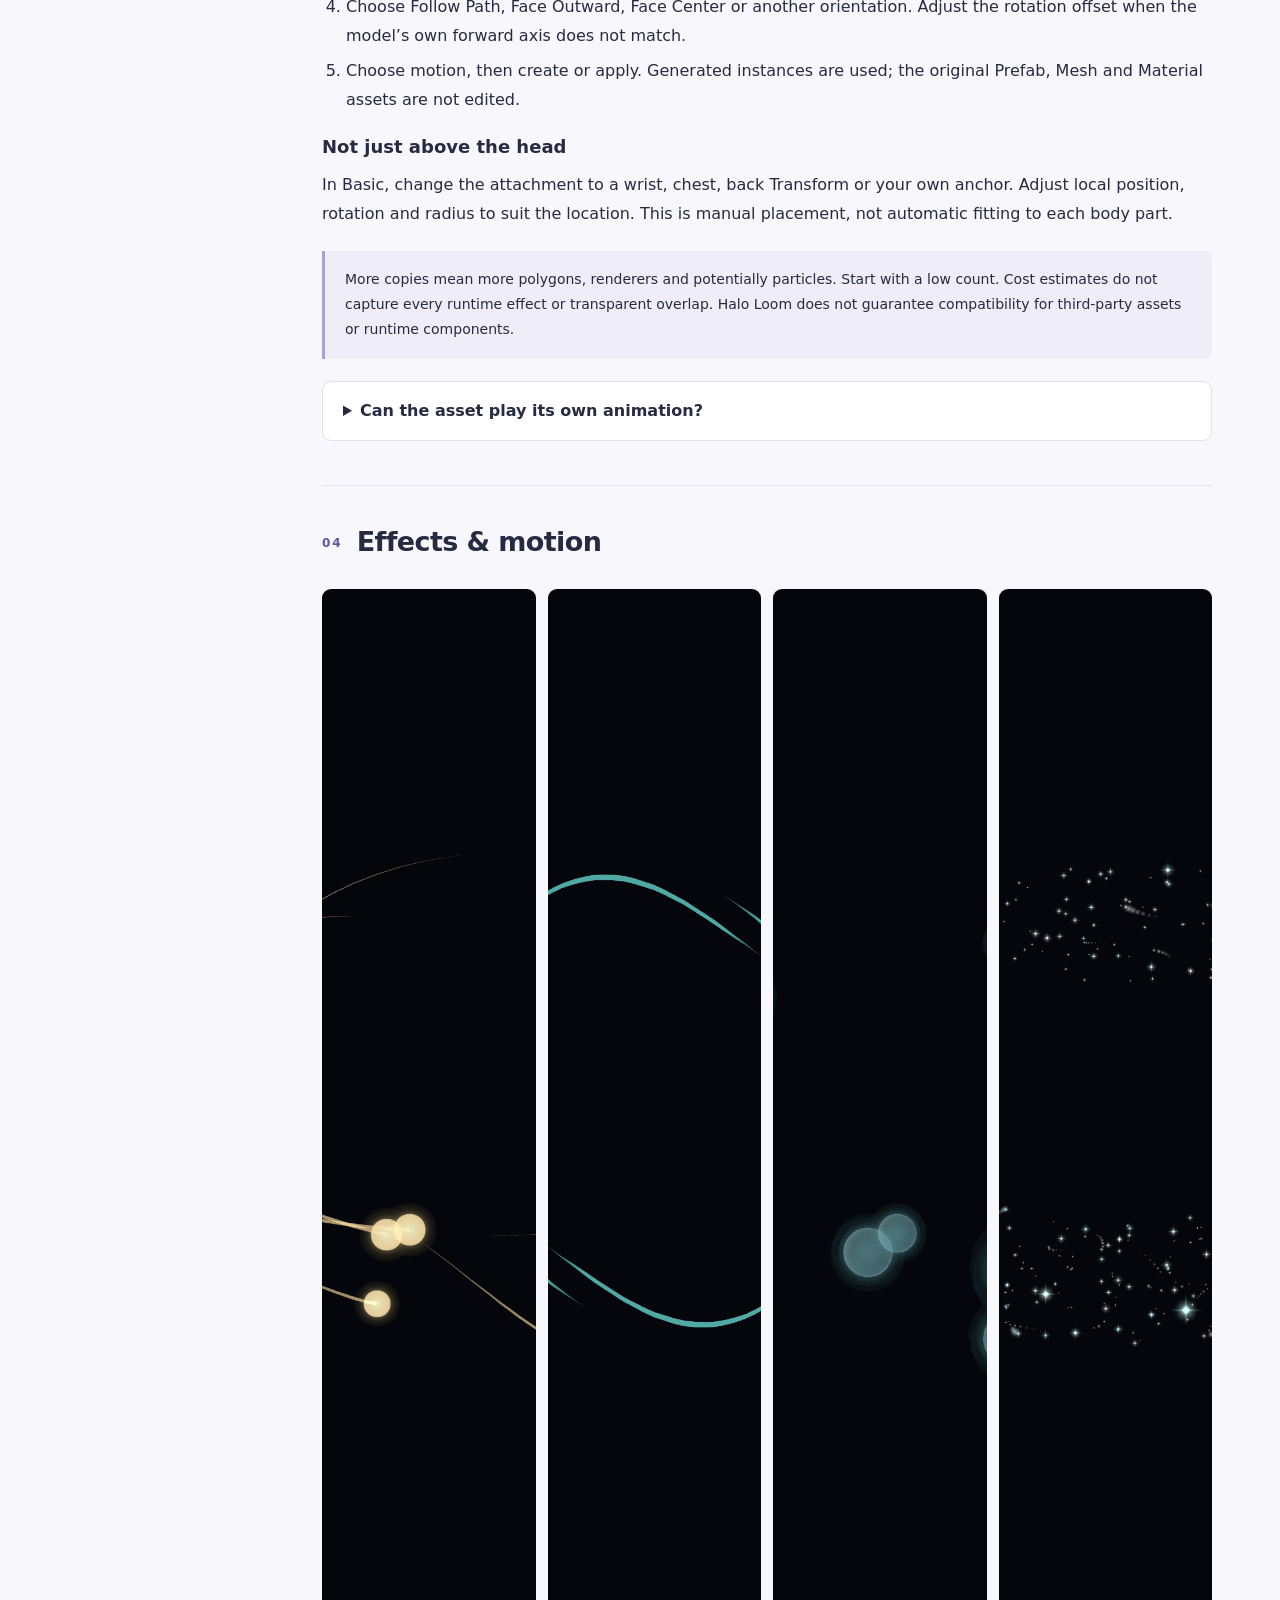
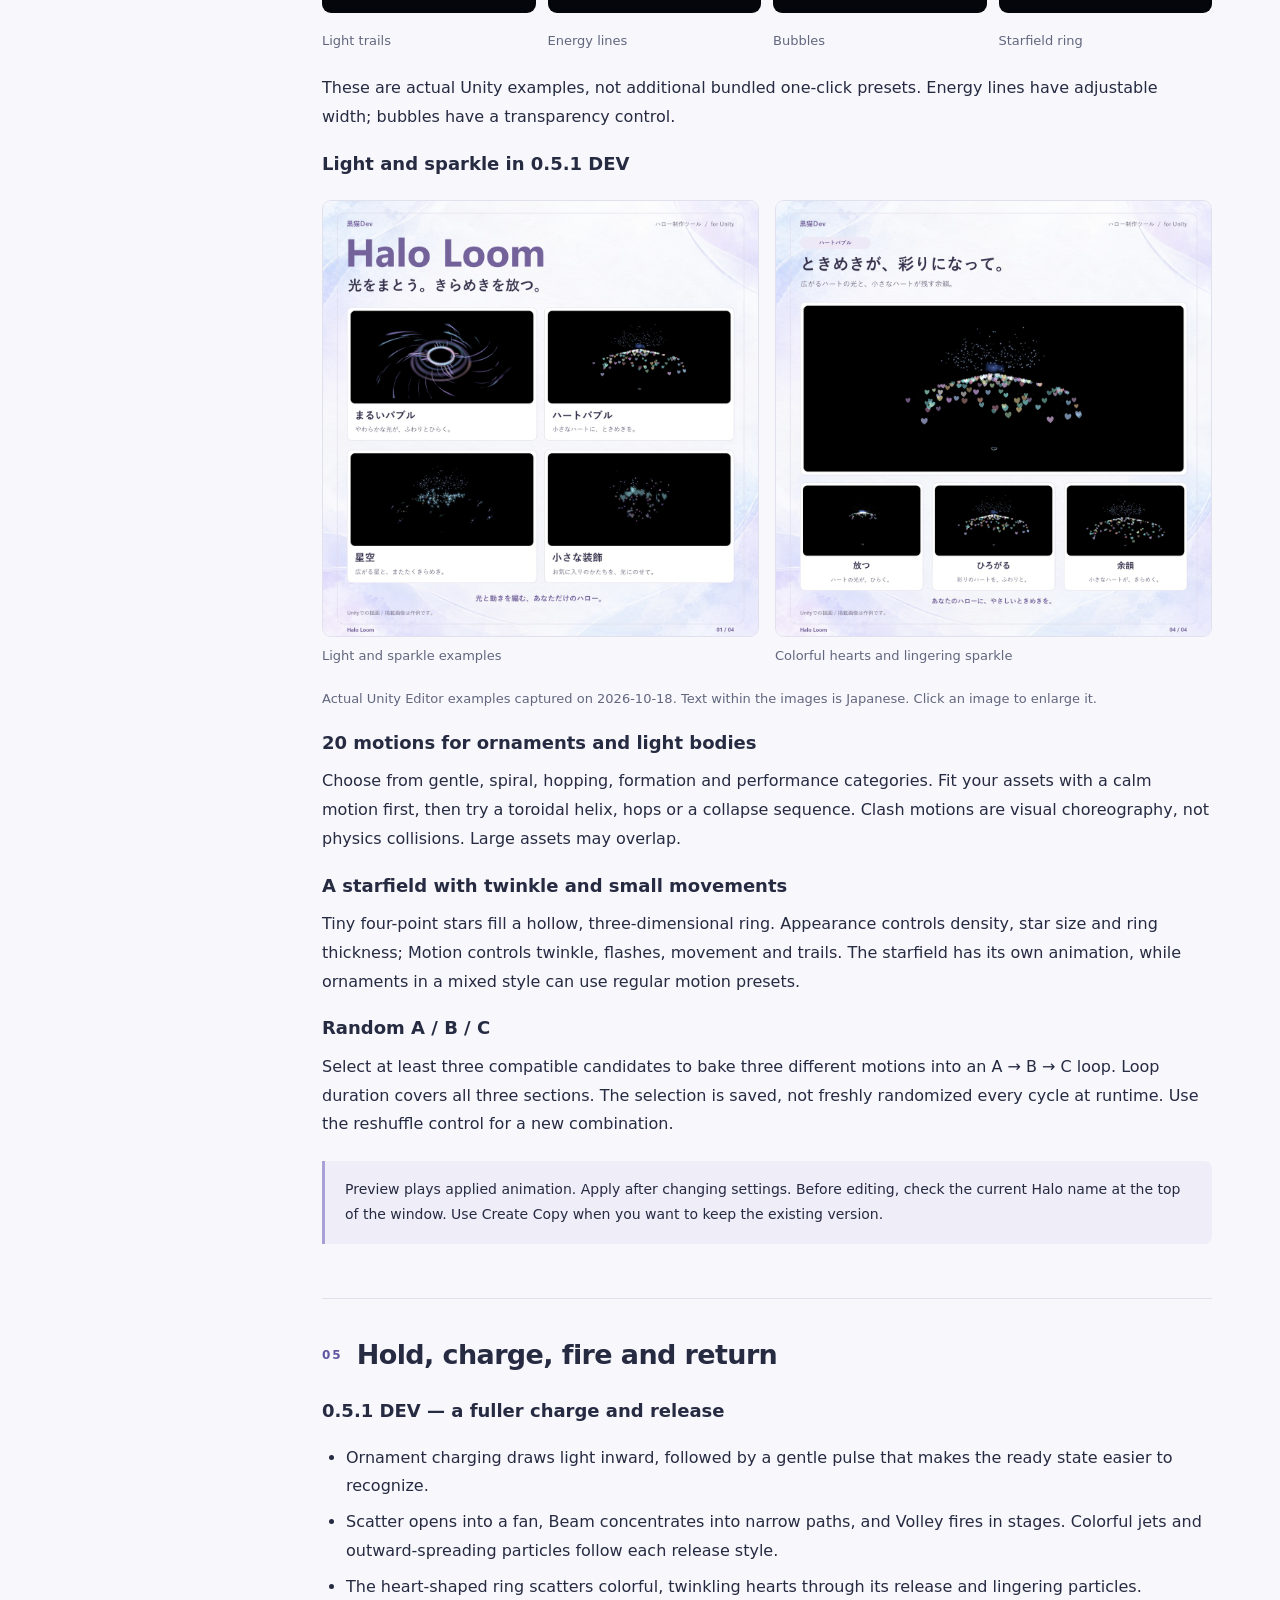
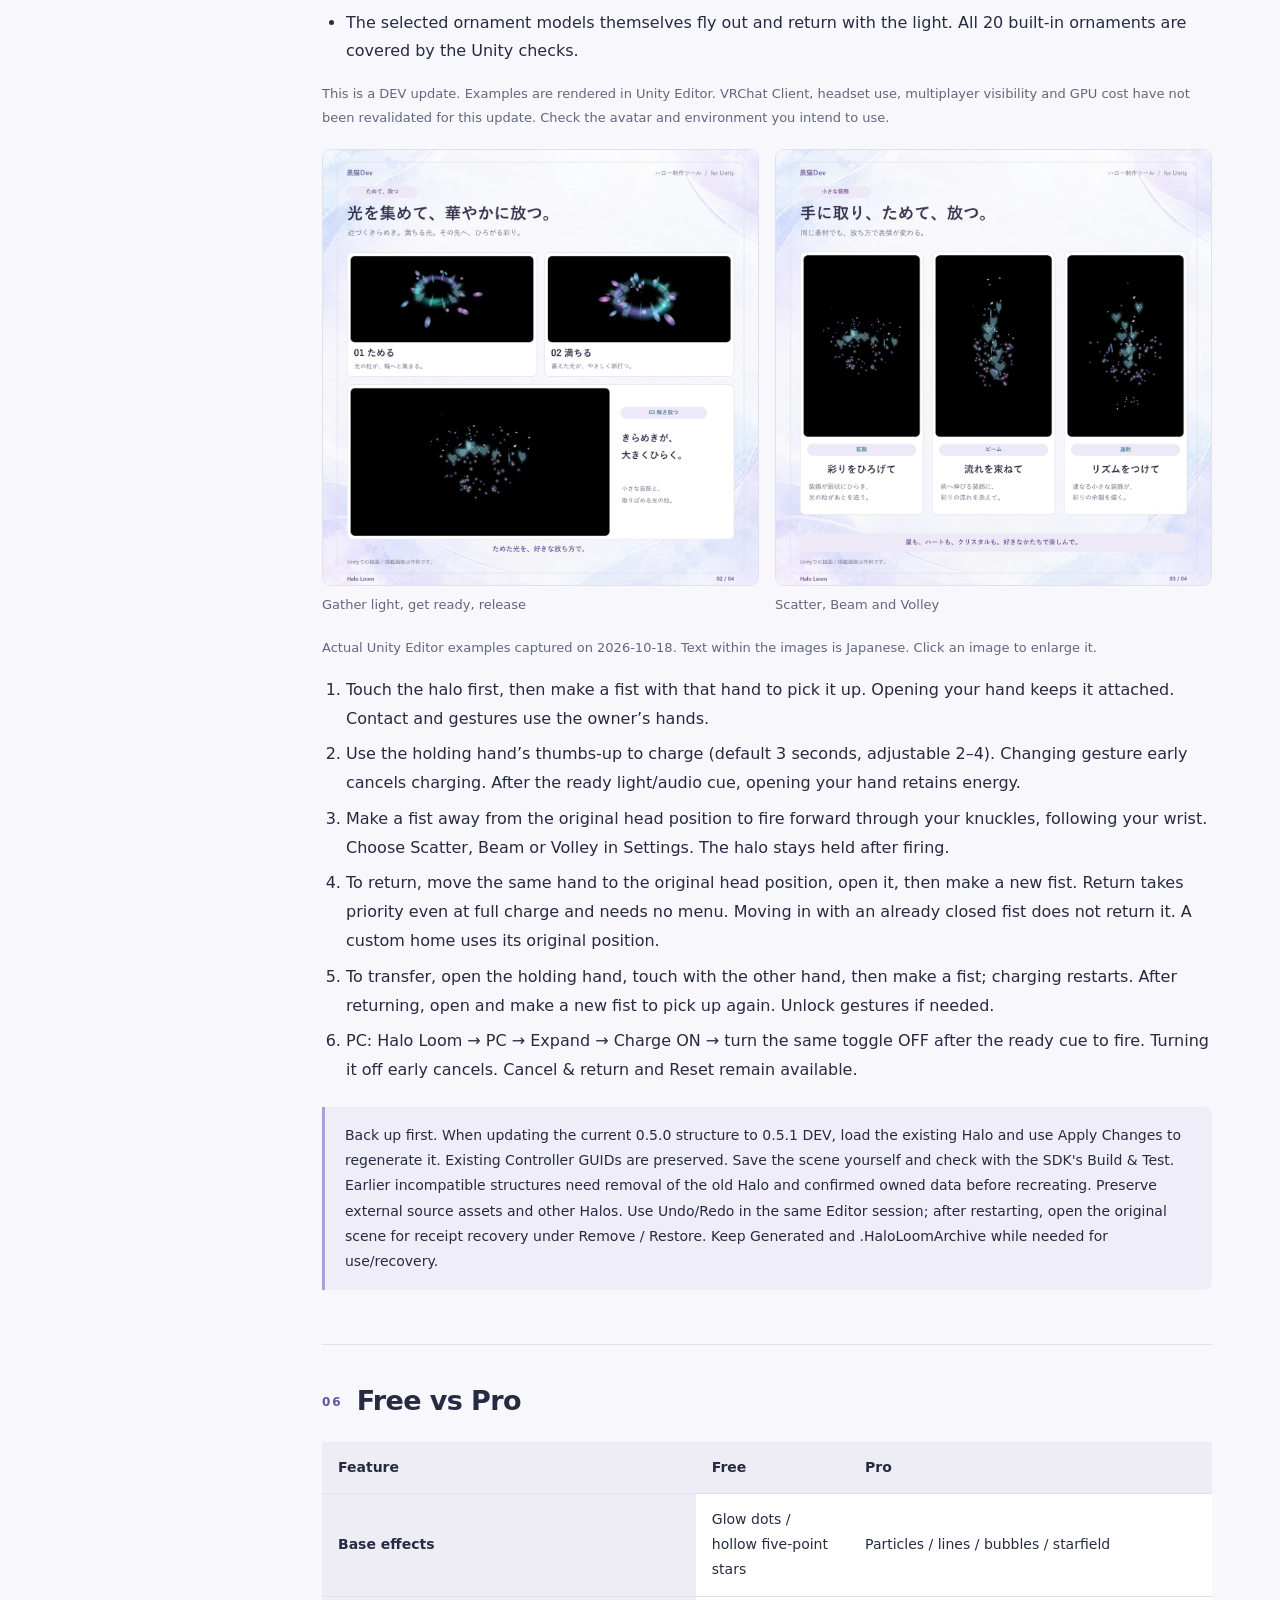
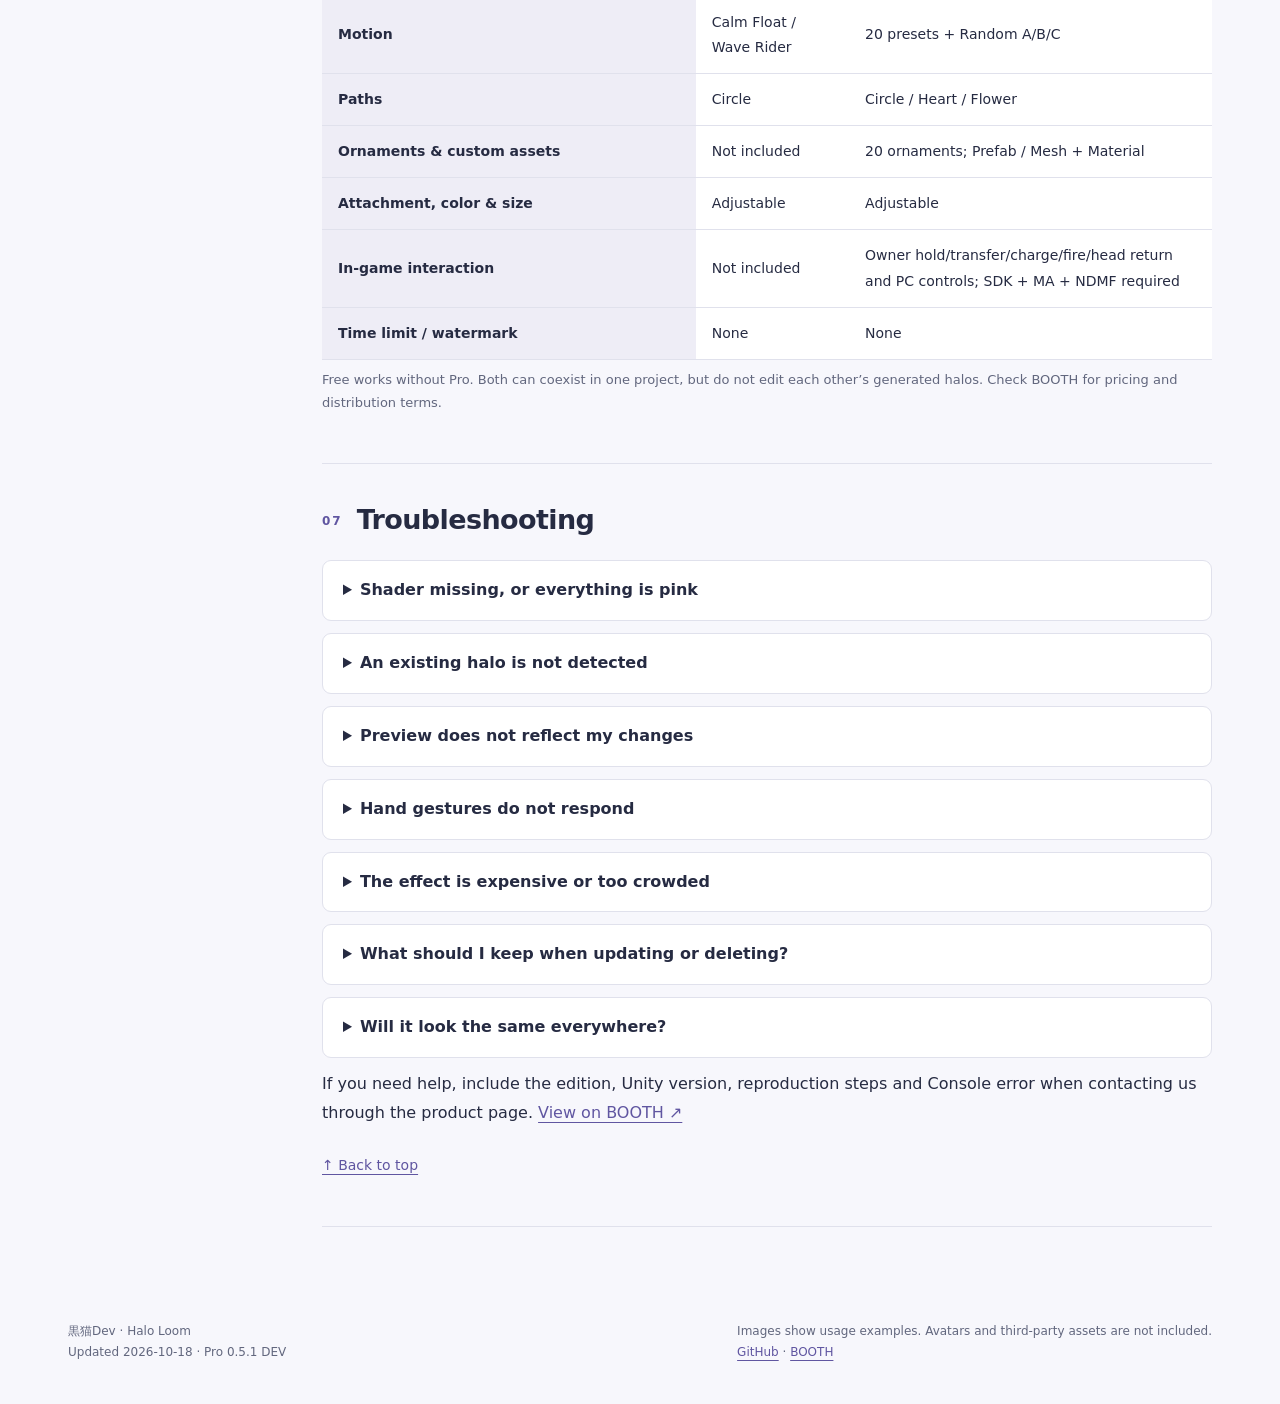
==== commit 2afaea84: "docs: update Halo Loom 0.5.1 DEV guide and Unity previews" ====
--- a/en.html
+++ b/en.html
@@ -1,12 +1,13 @@
 <!doctype html>
 <html lang="en"><head><meta charset="utf-8"><meta name="viewport" content="width=device-width,initial-scale=1"><title>Halo Loom — User Guide</title><meta name="description" content="Halo Loom is a Unity Editor tool for creating halos from glowing effects and ornaments. Start with one halo, then make it yours with color, custom assets and motion."><meta name="theme-color" content="#6056a1"><link rel="stylesheet" href="site.css"><link rel="icon" href="favicon.svg" type="image/svg+xml"><link rel="alternate" hreflang="ja" href="index.html"><link rel="alternate" hreflang="en" href="en.html"><link rel="alternate" hreflang="zh-Hant" href="zh.html"></head>
 <body id="top"><a class="skip" href="#main">Skip to content</a><header><div class="top"><a class="brand" href="en.html"><small>黒猫Dev</small>Halo Loom</a><nav class="languages" aria-label="Language"><a href="index.html" lang="ja">JP</a><a href="en.html" lang="en" aria-current="page">EN</a><a href="zh.html" lang="zh-Hant">ZH</a></nav></div></header>
-<div class="hero"><div class="hero-copy"><div class="eyebrow">HALO LOOM / USER GUIDE</div><h1>Make light and motion<br>your own.</h1><p>Halo Loom is a Unity Editor tool for creating halos from glowing effects and ornaments. Start with one halo, then make it yours with color, custom assets and motion.</p><div class="buttons"><a class="button" href="#start">Get started</a><a class="button secondary" href="https://kuronekodev.booth.pm/items/8914197">View on BOOTH ↗</a></div><p class="muted">Pro 0.3.0 / Includes the Free edition guide</p></div><img src="assets/05-crystals.png" alt="An actual Unity render of pale blue crystals orbiting in a halo" width="1024" height="1024"></div>
-<div class="shell"><aside><nav aria-label="IN THIS GUIDE"><p>IN THIS GUIDE</p><a href="#start">01 &nbsp; Get started</a><a href="#workspace">02 &nbsp; Four workspaces</a><a href="#custom">03 &nbsp; Custom assets & attachment</a><a href="#motion">04 &nbsp; Effects & motion</a><a href="#editions">05 &nbsp; Free vs Pro</a><a href="#faq">06 &nbsp; Troubleshooting</a></nav></aside><main id="main">
-<section id="start"><h2><span>01</span>Get started</h2><p>Back up your Unity project before editing. This guide is based on Unity 2022.3 and the Built-in Render Pipeline. Check the BOOTH listing for current requirements and terms.</p><div class="note">Important: import the whole product folder, including both Editor and Shaders. Do not move the shaders into the Editor folder.</div><ol class="steps"><li><h3>Import and open</h3><p>Extract the downloaded ZIP and import its .unitypackage into Unity. Once compilation finishes, choose <code>黒猫Dev &gt; Halo Loom</code> from the top menu.</p></li><li><h3>Assign your Avatar and attachment</h3><p>In Basic, drag the scene Avatar root from the Hierarchy into Avatar. A valid Humanoid initially uses Head. If Head cannot be resolved, assign the attachment Transform yourself.</p></li><li><h3>Set position and size</h3><p>Adjust Position, Rotation and Radius, or enable Adjust in Scene View. Start with a small radius and check for overlap with the head and ears.</p></li><li><h3>Choose the appearance</h3><p>In Appearance, choose base effects, ornaments, or a mix of both. Adjust color, count and size. For your own models, see Custom assets & attachment below.</p></li><li><h3>Choose the motion</h3><p>In Motion, select a category and preset, then adjust loop duration. A starfield-only halo instead uses twinkle, movement and trails.</p></li><li><h3>Create and preview</h3><p>Click Create Halo, then Preview Motion. When editing an existing halo, apply your changes before previewing.</p></li><li><h3>Save and check in use</h3><p>Save your Unity scene. For VRChat avatars, also check with the SDK’s Build & Test. Keep the Generated assets referenced by any halo still in use.</p></li></ol><div class="note">Using Free? Open 黒猫Dev > Halo Loom Free instead. The basic workflow is similar, but the available effects and motions differ.</div></section>
-<section id="workspace"><h2><span>02</span>Four workspaces</h2><p>Separate where the halo sits, what it looks like, and how it moves.</p><div class="workspace"><figure><h3>Basic</h3><p>Set Avatar, attachment, position, rotation and radius. Locate Current Halo selects and highlights the object in the Hierarchy without changing the Scene view zoom.</p><a href="assets/01-basic-JP.png"><img loading="lazy" src="assets/01-basic-JP.png" alt="Actual Unity interface — Basic" width="661" height="865"></a><figcaption>Click the image to enlarge</figcaption></figure><figure><h3>Appearance</h3><p>Choose base effects, ornaments or both. Set materials, color, count, size, transparency and trails. Available controls depend on the current style.</p><a href="assets/02-appearance-JP.png"><img loading="lazy" src="assets/02-appearance-JP.png" alt="Actual Unity interface — Appearance" width="661" height="865"></a><figcaption>Click the image to enlarge</figcaption></figure><figure><h3>Motion</h3><p>Choose motion and loop duration. Read the description to see what a preset does. Adjust object count in Appearance.</p><a href="assets/03-motion-JP.png"><img loading="lazy" src="assets/03-motion-JP.png" alt="Actual Unity interface — Motion" width="661" height="865"></a><figcaption>Click the image to enlarge</figcaption></figure><figure><h3>Advanced</h3><p>Fine-tune seeds, motion details, phase timing, materials and bake quality. Defaults are a good starting point.</p><a href="assets/04-advanced-JP.png"><img loading="lazy" src="assets/04-advanced-JP.png" alt="Actual Unity interface — Advanced" width="661" height="865"></a><figcaption>Click the image to enlarge</figcaption></figure></div><p class="muted">Screenshots show the Pro Japanese UI, captured on 2026-10-01. Avatar is empty because these are isolated effect demonstrations; assign your Avatar when attaching to a character. Controls vary with settings.</p></section>
+<div class="hero"><div class="hero-copy"><div class="eyebrow">HALO LOOM / USER GUIDE</div><h1>Make light and motion<br>your own.</h1><p>Halo Loom is a Unity Editor tool for creating halos from glowing effects and ornaments. Start with one halo, then make it yours with color, custom assets and motion.</p><div class="buttons"><a class="button" href="#start">Get started</a><a class="button secondary" href="https://kuronekodev.booth.pm/items/8914197">View on BOOTH ↗</a></div><p class="muted">Pro 0.5.1 DEV · Free is a separate edition</p></div><img src="assets/05-crystals.png" alt="An actual Unity render of pale blue crystals orbiting in a halo" width="1024" height="1024"></div>
+<div class="shell"><aside><nav aria-label="IN THIS GUIDE"><p>IN THIS GUIDE</p><a href="#start">01 &nbsp; Get started</a><a href="#workspace">02 &nbsp; Four workspaces</a><a href="#custom">03 &nbsp; Custom assets & attachment</a><a href="#motion">04 &nbsp; Effects & motion</a><a href="#interaction">05 &nbsp; Hold, charge, fire and return</a><a href="#editions">06 &nbsp; Free vs Pro</a><a href="#faq">07 &nbsp; Troubleshooting</a></nav></aside><main id="main">
+<section id="start"><h2><span>01</span>Get started</h2><p>Back up your project first. The development/check environment for Pro 0.5.1 DEV is Unity 2022.3.22f1 / PC / Built-in, VRChat Avatars SDK 3.10.5, Modular Avatar 1.18.7 and NDMF 1.14.8. Install these dependencies separately. This does not establish minimum-version, Quest, mobile or URP compatibility.</p><div class="note">Import the whole Pro package, including Editor, Shaders and Audio. Without SDK / MA / NDMF, the VRChat backend is excluded from compilation and Create / Apply is unavailable. A no-SDK compile check does not establish full functionality. Keep shaders outside Editor.</div><ol class="steps"><li><h3>Import and open</h3><p>Import the downloaded .unitypackage in full. After compilation, open <code>黒猫Dev &gt; Halo Loom</code>.</p></li><li><h3>Assign your Avatar and attachment</h3><p>In Basic, drag the scene Avatar root from the Hierarchy into Avatar. A valid Humanoid initially uses Head. If Head cannot be resolved, assign the attachment Transform yourself.</p></li><li><h3>Set position and size</h3><p>Adjust Position, Rotation and Radius, or enable Adjust in Scene View. Start with a small radius and check for overlap with the head and ears.</p></li><li><h3>Choose the appearance</h3><p>In Appearance, choose base effects, ornaments, or a mix of both. Adjust color, count and size. For your own models, see Custom assets & attachment below.</p></li><li><h3>Choose the motion</h3><p>In Motion, select a category and preset, then adjust loop duration. A starfield-only halo instead uses twinkle, movement and trails.</p></li><li><h3>Create and preview</h3><p>Click Create Halo, then Preview Motion. When editing an existing halo, apply your changes before previewing.</p></li><li><h3>Save and check in use</h3><p>Save your Unity scene. For VRChat avatars, also check with the SDK’s Build & Test. Keep the Generated assets referenced by any halo still in use.</p></li></ol><div class="note">Using Free? Open 黒猫Dev > Halo Loom Free instead. The basic workflow is similar, but the available effects and motions differ.</div></section>
+<section id="workspace"><h2><span>02</span>Four workspaces</h2><p>Separate where the halo sits, what it looks like, and how it moves.</p><div class="workspace"><figure><h3>Basic</h3><p>Set Avatar, attachment, position, rotation and radius. Locate Current Halo selects and highlights the object in the Hierarchy without changing the Scene view zoom.</p><a href="assets/01-basic-JP.png"><img loading="lazy" src="assets/01-basic-JP.png" alt="Actual Unity interface — Basic" width="661" height="865"></a><figcaption>Click the image to enlarge</figcaption></figure><figure><h3>Appearance</h3><p>Choose base effects, ornaments or both. Set materials, color, count, size, transparency and trails. Available controls depend on the current style.</p><a href="assets/02-appearance-JP.png"><img loading="lazy" src="assets/02-appearance-JP.png" alt="Actual Unity interface — Appearance" width="661" height="865"></a><figcaption>Click the image to enlarge</figcaption></figure><figure><h3>Motion</h3><p>Choose motion and loop duration. Read the description to see what a preset does. Adjust object count in Appearance.</p><a href="assets/03-motion-JP.png"><img loading="lazy" src="assets/03-motion-JP.png" alt="Actual Unity interface — Motion" width="661" height="865"></a><figcaption>Click the image to enlarge</figcaption></figure><figure><h3>Advanced</h3><p>Fine-tune seeds, motion details, phase timing, materials and bake quality. Defaults are a good starting point.</p><a href="assets/04-advanced-JP.png"><img loading="lazy" src="assets/04-advanced-JP.png" alt="Actual Unity interface — Advanced" width="661" height="865"></a><figcaption>Click the image to enlarge</figcaption></figure></div><p class="muted">Screenshots show the earlier UI (2026-10-01). Layout and labels may differ in 0.5.0. Assign your actual Avatar when configuring it.</p></section>
 <section id="custom"><h2><span>03</span>Custom assets & attachment</h2><p>Pro supports your own small props as well as stars and crystals. Make something elegant, playful, or a little unexpected.</p><ol><li>In Appearance, choose Ornaments or a mix of effects and ornaments.</li><li>Select Custom as the asset source and assign a <strong>Prefab from the Project window</strong>, not a scene instance from the Hierarchy. You can use Mesh + Material instead.</li><li>Set count, placement and scale. Radius changes the orbit; ornament scale changes the asset itself.</li><li>Choose Follow Path, Face Outward, Face Center or another orientation. Adjust the rotation offset when the model’s own forward axis does not match.</li><li>Choose motion, then create or apply. Generated instances are used; the original Prefab, Mesh and Material assets are not edited.</li></ol><h3>Not just above the head</h3><p>In Basic, change the attachment to a wrist, chest, back Transform or your own anchor. Adjust local position, rotation and radius to suit the location. This is manual placement, not automatic fitting to each body part.</p><div class="note">More copies mean more polygons, renderers and potentially particles. Start with a low count. Cost estimates do not capture every runtime effect or transparent overlap. Halo Loom does not guarantee compatibility for third-party assets or runtime components.</div><details><summary>Can the asset play its own animation?</summary><p>An optional Generic AnimationClip can animate the asset independently of the outer halo motion. Bindings must be relative to the asset root. Humanoid clips, Animation Events and mismatched bindings are not supported. If the Prefab already has an Animator Controller or legacy Animation, leave the extra clip empty to preserve that setup, or provide an asset without a controller. Editor preview of third-party Animator setups is not guaranteed.</p></details></section>
-<section id="motion"><h2><span>04</span>Effects & motion</h2><div class="gallery"><figure><img loading="lazy" src="assets/02-light-trails.png" alt="Light trails" width="1024" height="1024"><figcaption>Light trails</figcaption></figure><figure><img loading="lazy" src="assets/04-energy-lines.png" alt="Energy lines" width="1024" height="1024"><figcaption>Energy lines</figcaption></figure><figure><img loading="lazy" src="assets/03-bubbles.png" alt="Bubbles" width="1024" height="1024"><figcaption>Bubbles</figcaption></figure><figure><img loading="lazy" src="assets/01-starfield.png" alt="Starfield ring" width="1024" height="1024"><figcaption>Starfield ring</figcaption></figure></div><p>These are actual Unity examples, not additional bundled one-click presets. Energy lines have adjustable width; bubbles have a transparency control.</p><h3>20 motions for ornaments and light bodies</h3><p>Choose from gentle, spiral, hopping, formation and performance categories. Fit your assets with a calm motion first, then try a toroidal helix, hops or a collapse sequence. Clash motions are visual choreography, not physics collisions. Large assets may overlap.</p><h3>A starfield with twinkle and small movements</h3><p>Tiny four-point stars fill a hollow, three-dimensional ring. Appearance controls density, star size and ring thickness; Motion controls twinkle, flashes, movement and trails. The starfield has its own animation, while ornaments in a mixed style can use regular motion presets.</p><h3>Random A / B / C</h3><p>Select at least three compatible candidates to bake three different motions into an A → B → C loop. Loop duration covers all three sections. The selection is saved, not freshly randomized every cycle at runtime. Use the reshuffle control for a new combination.</p><div class="note">Preview plays applied animation. Apply after changing settings. Before editing, check the current Halo name at the top of the window. Use Create Copy when you want to keep the existing version.</div></section>
-<section id="editions"><h2><span>05</span>Free vs Pro</h2><div class="table-wrap"><table><thead><tr><th scope="col">Feature</th><th scope="col">Free</th><th scope="col">Pro</th></tr></thead><tbody><tr><th scope="row">Base effects</th><td>Glow dots / hollow five-point stars</td><td>Particles / lines / bubbles / starfield</td></tr><tr><th scope="row">Motion</th><td>Calm Float / Wave Rider</td><td>20 presets + Random A/B/C</td></tr><tr><th scope="row">Paths</th><td>Circle</td><td>Circle / Heart / Flower</td></tr><tr><th scope="row">Ornaments & custom assets</th><td>Not included</td><td>20 ornaments; Prefab / Mesh + Material</td></tr><tr><th scope="row">Attachment, color & size</th><td>Adjustable</td><td>Adjustable</td></tr><tr><th scope="row">Grab & Gentle Sway</th><td>Not included</td><td>Optional; requires VRChat SDK</td></tr><tr><th scope="row">Time limit / watermark</th><td>None</td><td>None</td></tr></tbody></table></div><p class="muted">Free works without Pro. Both can coexist in one project, but do not edit each other’s generated halos. Check BOOTH for pricing and distribution terms.</p></section>
-<section id="faq"><h2><span>06</span>Troubleshooting</h2><details><summary>Shader missing, or everything is pink</summary><p>Check that both Editor and Shaders were imported, then reimport the complete package. Pro lives in Assets/黒猫Dev/HaloMaker; Free in Assets/黒猫Dev/HaloLoomFree. Shaders must stay outside Editor. If it persists, include the shader error from Console and your environment when contacting support.</p></details><details><summary>An existing halo is not detected</summary><p>Select the actual Halo object in the Hierarchy and check the editing target at the top. Select halos individually when there is more than one. Avoid creating another halo until you have checked selection and Avatar assignment. A read-only legacy object can be kept while you configure a new halo.</p></details><details><summary>Preview does not reflect my changes</summary><p>Apply the changes first. If live apply is off, changing a field alone does not update the generated halo. Also check which halo is being edited.</p></details><details><summary>Grabbing or sway does not work</summary><p>Enable Grab & Gentle Sway in Pro’s Basic page, then apply. It requires the VRChat SDK. Normal animation preview does not simulate PhysBone grabbing. Check interaction permissions and behavior in VRChat. This moves the halo as a whole; it does not deform the ring into a soft loop.</p></details><details><summary>The effect is expensive or too crowded</summary><p>Reduce ornament count or star density and test with a lightweight asset. Check particles, multiple renderers and transparent overlap in custom Prefabs. A cost warning is not a complete performance diagnosis or FPS guarantee.</p></details><details><summary>What should I keep when updating or deleting?</summary><p>Back up the project before updating. Keep Generated controllers and their sub-assets while halos depend on them. Do not bulk-delete generated assets if you are unsure what uses them. Keep your source assets separately.</p></details><details><summary>Will it look the same everywhere?</summary><p>Images were captured in Unity Editor / Built-in / DX11. World lighting, cameras and transparent overlap can change the result. This does not establish support for every platform, including Quest, mobile or URP. Check your target avatar in its actual environment.</p></details><p>If you need help, include the edition, Unity version, reproduction steps and Console error when contacting us through the product page. <a href="https://kuronekodev.booth.pm/items/8914197">View on BOOTH ↗</a></p><p class="back"><a href="#top">↑ Back to top</a></p></section>
-</main></div><footer class="footer"><p>黒猫Dev · Halo Loom<br>Updated 2026-10-10 · Guide baseline 0.3.0</p><p>Images show usage examples. Avatars and third-party assets are not included.<br><a href="https://github.com/kuroneko11375/halo-loom-guide">GitHub</a> · <a href="https://kuronekodev.booth.pm/items/8914197">BOOTH</a></p></footer></body></html>+<section id="motion"><h2><span>04</span>Effects & motion</h2><div class="gallery"><figure><img loading="lazy" src="assets/02-light-trails.png" alt="Light trails" width="1024" height="1024"><figcaption>Light trails</figcaption></figure><figure><img loading="lazy" src="assets/04-energy-lines.png" alt="Energy lines" width="1024" height="1024"><figcaption>Energy lines</figcaption></figure><figure><img loading="lazy" src="assets/03-bubbles.png" alt="Bubbles" width="1024" height="1024"><figcaption>Bubbles</figcaption></figure><figure><img loading="lazy" src="assets/01-starfield.png" alt="Starfield ring" width="1024" height="1024"><figcaption>Starfield ring</figcaption></figure></div><p>These are actual Unity examples, not additional bundled one-click presets. Energy lines have adjustable width; bubbles have a transparency control.</p><h3>Light and sparkle in 0.5.1 DEV</h3><div class="release-gallery"><figure><a href="assets/dev-051-light-and-sparkle-JP.jpg"><img loading="lazy" src="assets/dev-051-light-and-sparkle-JP.jpg" alt="Unity examples of circle, heart, starfield and ornament lighting in 0.5.1 DEV" width="1200" height="1200"></a><figcaption>Light and sparkle examples</figcaption></figure><figure><a href="assets/dev-051-colorful-hearts-JP.jpg"><img loading="lazy" src="assets/dev-051-colorful-hearts-JP.jpg" alt="Unity examples of colorful hearts spreading from the heart-shaped ring during release and its lingering particles" width="1200" height="1200"></a><figcaption>Colorful hearts and lingering sparkle</figcaption></figure></div><p class="muted">Actual Unity Editor examples captured on 2026-10-18. Text within the images is Japanese. Click an image to enlarge it.</p><h3>20 motions for ornaments and light bodies</h3><p>Choose from gentle, spiral, hopping, formation and performance categories. Fit your assets with a calm motion first, then try a toroidal helix, hops or a collapse sequence. Clash motions are visual choreography, not physics collisions. Large assets may overlap.</p><h3>A starfield with twinkle and small movements</h3><p>Tiny four-point stars fill a hollow, three-dimensional ring. Appearance controls density, star size and ring thickness; Motion controls twinkle, flashes, movement and trails. The starfield has its own animation, while ornaments in a mixed style can use regular motion presets.</p><h3>Random A / B / C</h3><p>Select at least three compatible candidates to bake three different motions into an A → B → C loop. Loop duration covers all three sections. The selection is saved, not freshly randomized every cycle at runtime. Use the reshuffle control for a new combination.</p><div class="note">Preview plays applied animation. Apply after changing settings. Before editing, check the current Halo name at the top of the window. Use Create Copy when you want to keep the existing version.</div></section>
+<section id="interaction"><h2><span>05</span>Hold, charge, fire and return</h2><h3>0.5.1 DEV — a fuller charge and release</h3><ul><li>Ornament charging draws light inward, followed by a gentle pulse that makes the ready state easier to recognize.</li><li>Scatter opens into a fan, Beam concentrates into narrow paths, and Volley fires in stages. Colorful jets and outward-spreading particles follow each release style.</li><li>The heart-shaped ring scatters colorful, twinkling hearts through its release and lingering particles.</li><li>The selected ornament models themselves fly out and return with the light. All 20 built-in ornaments are covered by the Unity checks.</li></ul><p class="muted">This is a DEV update. Examples are rendered in Unity Editor. VRChat Client, headset use, multiplayer visibility and GPU cost have not been revalidated for this update. Check the avatar and environment you intend to use.</p><div class="release-gallery"><figure><a href="assets/dev-051-charge-and-release-JP.jpg"><img loading="lazy" src="assets/dev-051-charge-and-release-JP.jpg" alt="Three stages of ornament charging: gathering light, the ready pulse and release with spreading particles" width="1200" height="1200"></a><figcaption>Gather light, get ready, release</figcaption></figure><figure><a href="assets/dev-051-three-release-styles-JP.jpg"><img loading="lazy" src="assets/dev-051-three-release-styles-JP.jpg" alt="The Scatter, Beam and Volley release styles with colorful particles and ornament models" width="1200" height="1200"></a><figcaption>Scatter, Beam and Volley</figcaption></figure></div><p class="muted">Actual Unity Editor examples captured on 2026-10-18. Text within the images is Japanese. Click an image to enlarge it.</p><ol><li>Touch the halo first, then make a fist with that hand to pick it up. Opening your hand keeps it attached. Contact and gestures use the owner’s hands.</li><li>Use the holding hand’s thumbs-up to charge (default 3 seconds, adjustable 2–4). Changing gesture early cancels charging. After the ready light/audio cue, opening your hand retains energy.</li><li>Make a fist away from the original head position to fire forward through your knuckles, following your wrist. Choose Scatter, Beam or Volley in Settings. The halo stays held after firing.</li><li>To return, move the same hand to the original head position, open it, then make a new fist. Return takes priority even at full charge and needs no menu. Moving in with an already closed fist does not return it. A custom home uses its original position.</li><li>To transfer, open the holding hand, touch with the other hand, then make a fist; charging restarts. After returning, open and make a new fist to pick up again. Unlock gestures if needed.</li><li>PC: Halo Loom → PC → Expand → Charge ON → turn the same toggle OFF after the ready cue to fire. Turning it off early cancels. Cancel & return and Reset remain available.</li></ol><div class="note">Back up first. When updating the current 0.5.0 structure to 0.5.1 DEV, load the existing Halo and use Apply Changes to regenerate it. Existing Controller GUIDs are preserved. Save the scene yourself and check with the SDK's Build & Test. Earlier incompatible structures need removal of the old Halo and confirmed owned data before recreating. Preserve external source assets and other Halos. Use Undo/Redo in the same Editor session; after restarting, open the original scene for receipt recovery under Remove / Restore. Keep Generated and .HaloLoomArchive while needed for use/recovery.</div></section>
+<section id="editions"><h2><span>06</span>Free vs Pro</h2><div class="table-wrap"><table><thead><tr><th scope="col">Feature</th><th scope="col">Free</th><th scope="col">Pro</th></tr></thead><tbody><tr><th scope="row">Base effects</th><td>Glow dots / hollow five-point stars</td><td>Particles / lines / bubbles / starfield</td></tr><tr><th scope="row">Motion</th><td>Calm Float / Wave Rider</td><td>20 presets + Random A/B/C</td></tr><tr><th scope="row">Paths</th><td>Circle</td><td>Circle / Heart / Flower</td></tr><tr><th scope="row">Ornaments & custom assets</th><td>Not included</td><td>20 ornaments; Prefab / Mesh + Material</td></tr><tr><th scope="row">Attachment, color & size</th><td>Adjustable</td><td>Adjustable</td></tr><tr><th scope="row">In-game interaction</th><td>Not included</td><td>Owner hold/transfer/charge/fire/head return and PC controls; SDK + MA + NDMF required</td></tr><tr><th scope="row">Time limit / watermark</th><td>None</td><td>None</td></tr></tbody></table></div><p class="muted">Free works without Pro. Both can coexist in one project, but do not edit each other’s generated halos. Check BOOTH for pricing and distribution terms.</p></section>
+<section id="faq"><h2><span>07</span>Troubleshooting</h2><details><summary>Shader missing, or everything is pink</summary><p>Check that both Editor and Shaders were imported, then reimport the complete package. Pro lives in Assets/黒猫Dev/HaloMaker; Free in Assets/黒猫Dev/HaloLoomFree. Shaders must stay outside Editor. If it persists, include the shader error from Console and your environment when contacting support.</p></details><details><summary>An existing halo is not detected</summary><p>Select the actual Halo object in the Hierarchy and check the editing target at the top. Select halos individually when there is more than one. Avoid creating another halo until you have checked selection and Avatar assignment. A read-only legacy object can be kept while you configure a new halo.</p></details><details><summary>Preview does not reflect my changes</summary><p>Apply the changes first. If live apply is off, changing a field alone does not update the generated halo. Also check which halo is being edited.</p></details><details><summary>Hand gestures do not respond</summary><p>Unlock gestures, touch the halo with your own hand, then make a fist. Thumbs-up charges; a fist away from home fires when ready. Open and make a new fist at home to return. Apply and save changes, then check using Build & Test. Normal animation preview does not simulate Client hand input.</p></details><details><summary>The effect is expensive or too crowded</summary><p>Reduce ornament count or star density and test with a lightweight asset. Check particles, multiple renderers and transparent overlap in custom Prefabs. A cost warning is not a complete performance diagnosis or FPS guarantee.</p></details><details><summary>What should I keep when updating or deleting?</summary><p>Back up first. When updating the current 0.5.0 structure to 0.5.1 DEV, load the existing Halo and use Apply Changes to regenerate it. Existing Controller GUIDs are preserved. Save the scene yourself and check with the SDK's Build & Test. Earlier incompatible structures need removal of the old Halo and confirmed owned data before recreating. Preserve external source assets and other Halos. Use Undo/Redo in the same Editor session; after restarting, open the original scene for receipt recovery under Remove / Restore. Keep Generated and .HaloLoomArchive while needed for use/recovery.</p></details><details><summary>Will it look the same everywhere?</summary><p>Images were captured in Unity Editor / Built-in / DX11. World lighting, cameras and transparent overlap can change the result. This does not establish support for every platform, including Quest, mobile or URP. Check your target avatar in its actual environment.</p></details><p>If you need help, include the edition, Unity version, reproduction steps and Console error when contacting us through the product page. <a href="https://kuronekodev.booth.pm/items/8914197">View on BOOTH ↗</a></p><p class="back"><a href="#top">↑ Back to top</a></p></section>
+</main></div><footer class="footer"><p>黒猫Dev · Halo Loom<br>Updated 2026-10-18 · Pro 0.5.1 DEV</p><p>Images show usage examples. Avatars and third-party assets are not included.<br><a href="https://github.com/kuroneko11375/halo-loom-guide">GitHub</a> · <a href="https://kuronekodev.booth.pm/items/8914197">BOOTH</a></p></footer></body></html>
--- a/site.css
+++ b/site.css
@@ -1 +1,2 @@
 :root{color-scheme:light;--ink:#262b42;--muted:#62677e;--accent:#6056a1;--line:#e0e1ec;--paper:#f7f7fc;--white:#fff}*{box-sizing:border-box}html{scroll-behavior:smooth;scroll-padding-top:100px}body{margin:0;background:var(--paper);color:var(--ink);font:16px/1.8 system-ui,-apple-system,"Segoe UI","Noto Sans",sans-serif}a{color:var(--accent);text-underline-offset:4px}a:hover{text-decoration-thickness:2px}a:focus-visible,summary:focus-visible{outline:3px solid #7d65d0;outline-offset:5px}header{position:sticky;top:0;z-index:10;background:#fffffff5;border-bottom:1px solid var(--line)}.top{max-width:1200px;margin:auto;padding:16px 28px;display:flex;align-items:center;justify-content:space-between;gap:16px}.brand{color:var(--ink);text-decoration:none;font-size:21px;font-weight:750;letter-spacing:-.6px}.brand small{font-size:11px;letter-spacing:1px;margin-right:14px;color:var(--muted)}.languages{display:flex;gap:7px}.languages a{padding:4px 11px;border-radius:6px;text-decoration:none;font-size:13px}.languages a[aria-current]{background:var(--accent);color:#fff}.skip{position:absolute;left:10px;top:-100px}.skip:focus{top:10px;background:white;padding:10px;z-index:20}.hero{max-width:1200px;margin:40px auto;display:grid;grid-template-columns:1.1fr 1fr;border:1px solid var(--line);border-radius:20px;background:white;overflow:hidden}.hero-copy{padding:48px}.eyebrow{font-size:12px;letter-spacing:2px;color:var(--accent);font-weight:700}.hero h1{font-size:clamp(30px,4vw,48px);line-height:1.35;letter-spacing:-1.5px;margin:15px 0 20px}.hero p{color:var(--muted);max-width:36em}.hero img{width:100%;height:100%;min-height:330px;object-fit:cover;background:#080a14}.buttons{display:flex;gap:12px;flex-wrap:wrap;margin-top:26px}.button{padding:10px 18px;background:var(--accent);color:#fff;text-decoration:none;border-radius:8px;font-weight:650;font-size:14px}.button.secondary{background:#efedf8;color:var(--accent)}.shell{display:grid;grid-template-columns:210px minmax(0,1fr);gap:44px;max-width:1200px;margin:0 auto;padding:0 28px 70px}aside nav{position:sticky;top:100px}aside p{font-size:12px;letter-spacing:1px;color:var(--muted);font-weight:700}aside a{display:block;padding:9px 0;color:var(--muted);text-decoration:none;font-size:14px}aside a:hover{color:var(--accent)}main{min-width:0}section{padding:32px 0;border-bottom:1px solid var(--line)}section:first-child{padding-top:0}h2{font-size:27px;letter-spacing:-.6px;margin:0 0 16px}h2 span{font-size:12px;color:var(--accent);vertical-align:middle;letter-spacing:2px;margin-right:14px}h3{font-size:18px;margin:0 0 7px}p{margin:8px 0 16px}.muted,figcaption{color:var(--muted);font-size:13px}.note{padding:16px 20px;border-left:3px solid #aaa0d8;background:#efedf7;border-radius:0 8px 8px 0;font-size:14px;margin:22px 0}.steps{list-style:none;padding:0;counter-reset:steps}.steps li{position:relative;padding:18px 0 18px 54px;border-top:1px solid var(--line);counter-increment:steps}.steps li:before{content:counter(steps,decimal-leading-zero);position:absolute;left:0;top:20px;color:var(--accent);font-weight:700;font-size:18px}.steps p{margin:3px 0;color:var(--muted);font-size:15px}.workspace{display:grid;grid-template-columns:1fr 1fr;gap:25px}.workspace figure{margin:0;padding:18px;background:white;border:1px solid var(--line);border-radius:12px}.workspace img{width:100%;display:block;border-radius:6px;margin-top:16px}.workspace figcaption{margin-top:8px}.workspace p{font-size:14px;color:var(--muted)}.gallery{display:grid;grid-template-columns:repeat(4,1fr);gap:12px;margin:22px 0}.gallery figure{margin:0}.gallery img{width:100%;border-radius:9px;background:#080a14;aspect-ratio:1;object-fit:cover}.gallery figcaption{margin-top:6px}.table-wrap{overflow:auto}table{border-collapse:collapse;width:100%;font-size:14px;background:white}th,td{padding:13px 16px;border-bottom:1px solid var(--line);text-align:left}th{background:#eeedf6;font-weight:700}thead th:first-child{width:42%}code{font:13px/1.8 ui-monospace,monospace;background:#ebeaf3;padding:2px 6px;border-radius:4px;overflow-wrap:anywhere}ul,ol{padding-left:24px}li{margin:7px 0}details{background:white;border:1px solid var(--line);border-radius:9px;margin:12px 0;padding:15px 20px}summary{cursor:pointer;font-weight:650}details p{color:var(--muted);margin:12px 0 3px;font-size:14px}.footer{max-width:1200px;margin:auto;padding:24px 28px 40px;display:flex;justify-content:space-between;gap:20px;font-size:12px;color:var(--muted)}.footer p{margin:0}.back{margin-top:25px;font-size:14px}@media(max-width:900px){.hero{margin:24px}.hero-copy{padding:30px}.shell{grid-template-columns:1fr;gap:22px}aside nav{position:static;display:flex;gap:6px 18px;flex-wrap:wrap;padding-bottom:20px;border-bottom:1px solid var(--line)}aside p{width:100%;margin:0}aside a{padding:0}.hero h1{font-size:34px}}@media(max-width:600px){.top{padding:13px 18px}.brand small{display:none}.brand{font-size:20px}.hero{margin:18px;grid-template-columns:1fr}.hero-copy{padding:25px}.hero h1{font-size:32px}.hero img{height:210px;min-height:0;object-fit:contain}.shell{padding:0 20px 35px}.workspace{grid-template-columns:1fr}.gallery{grid-template-columns:repeat(2,1fr)}h2{font-size:24px}.footer{flex-direction:column;padding:20px}th,td{padding:11px 10px;min-width:95px}.languages a{padding:4px 8px}}@media(prefers-reduced-motion:reduce){html{scroll-behavior:auto}}@media print{header{position:static}aside,.buttons,.back{display:none}.shell{display:block}.hero{margin:0;border:0}.hero img{max-height:220px}.workspace figure,details{break-inside:avoid}details>*{display:block}a{color:inherit}.footer{display:block}}
+.release-gallery{display:grid;grid-template-columns:repeat(2,minmax(0,1fr));gap:16px;margin:20px 0}.release-gallery figure{margin:0;min-width:0}.release-gallery img{display:block;width:100%;height:auto;border:1px solid var(--line);border-radius:9px}.release-gallery figcaption{margin-top:7px}@media(max-width:600px){.release-gallery{grid-template-columns:1fr}}
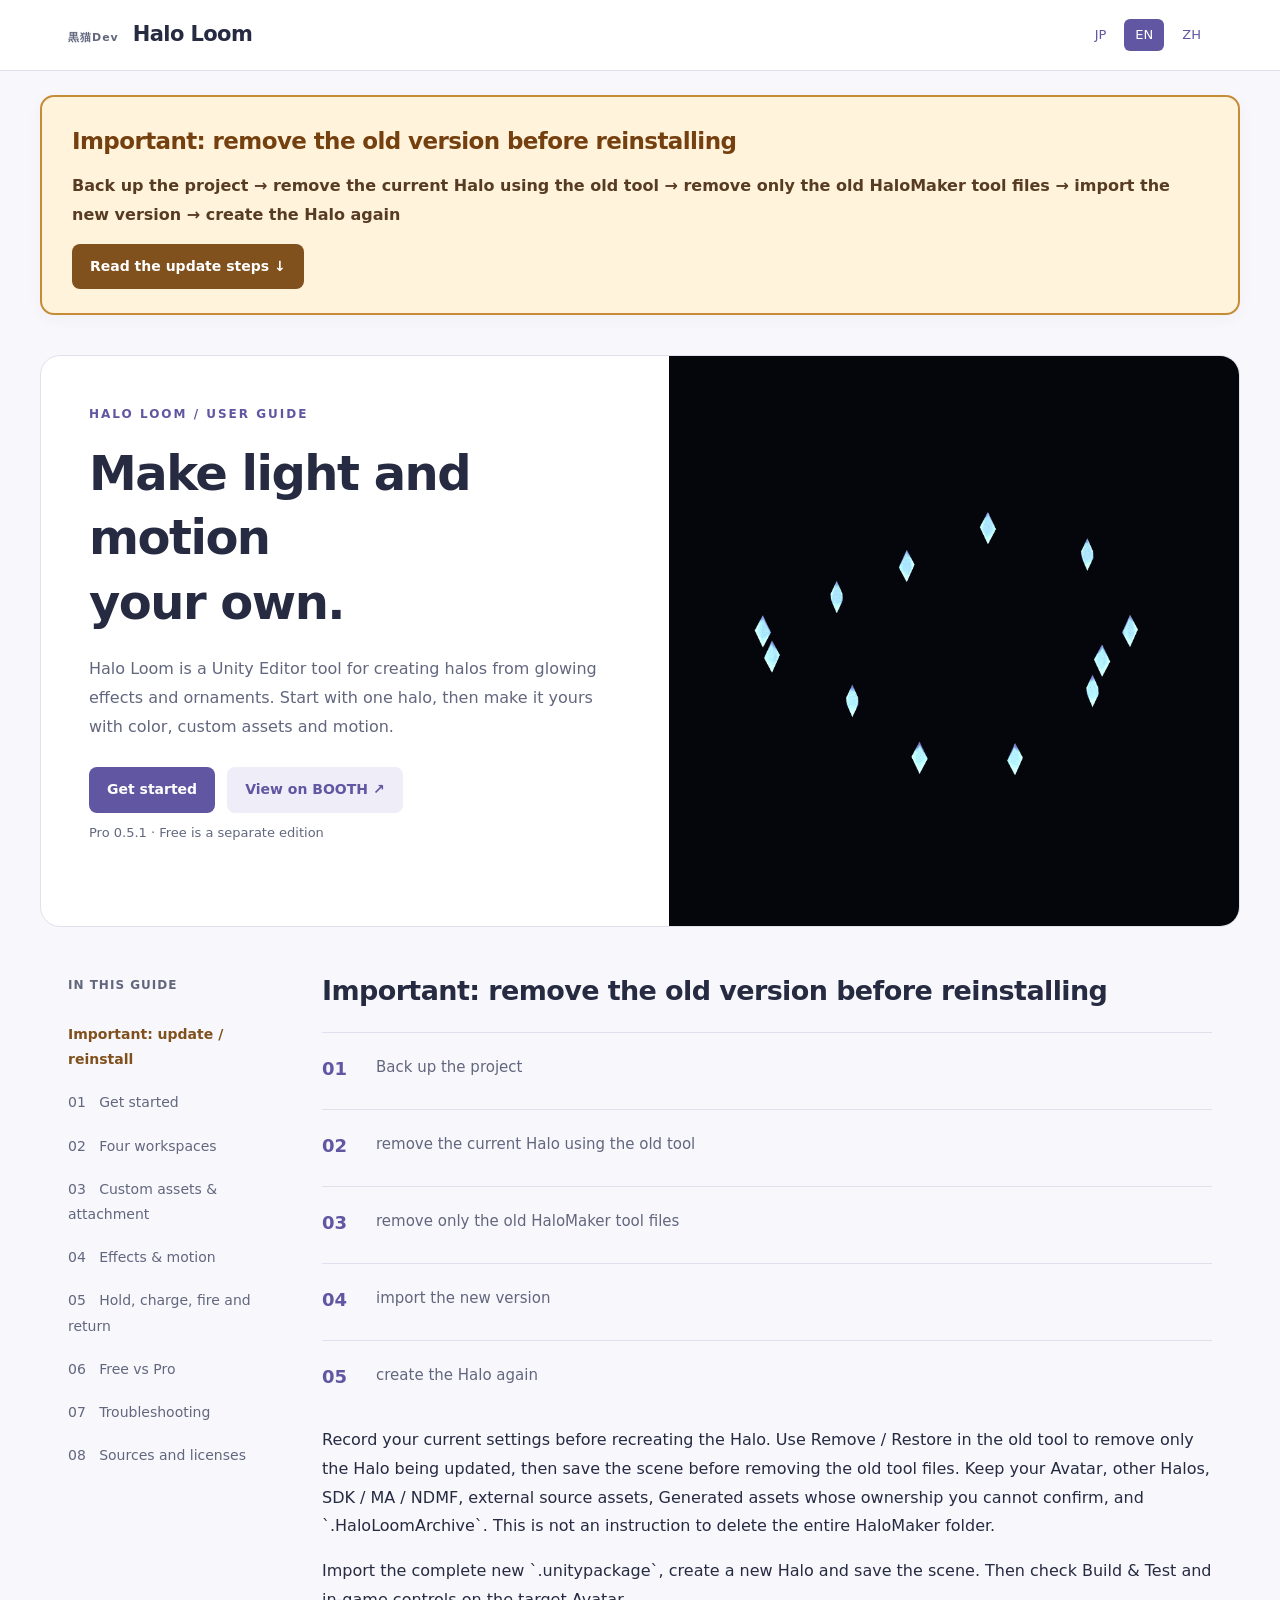
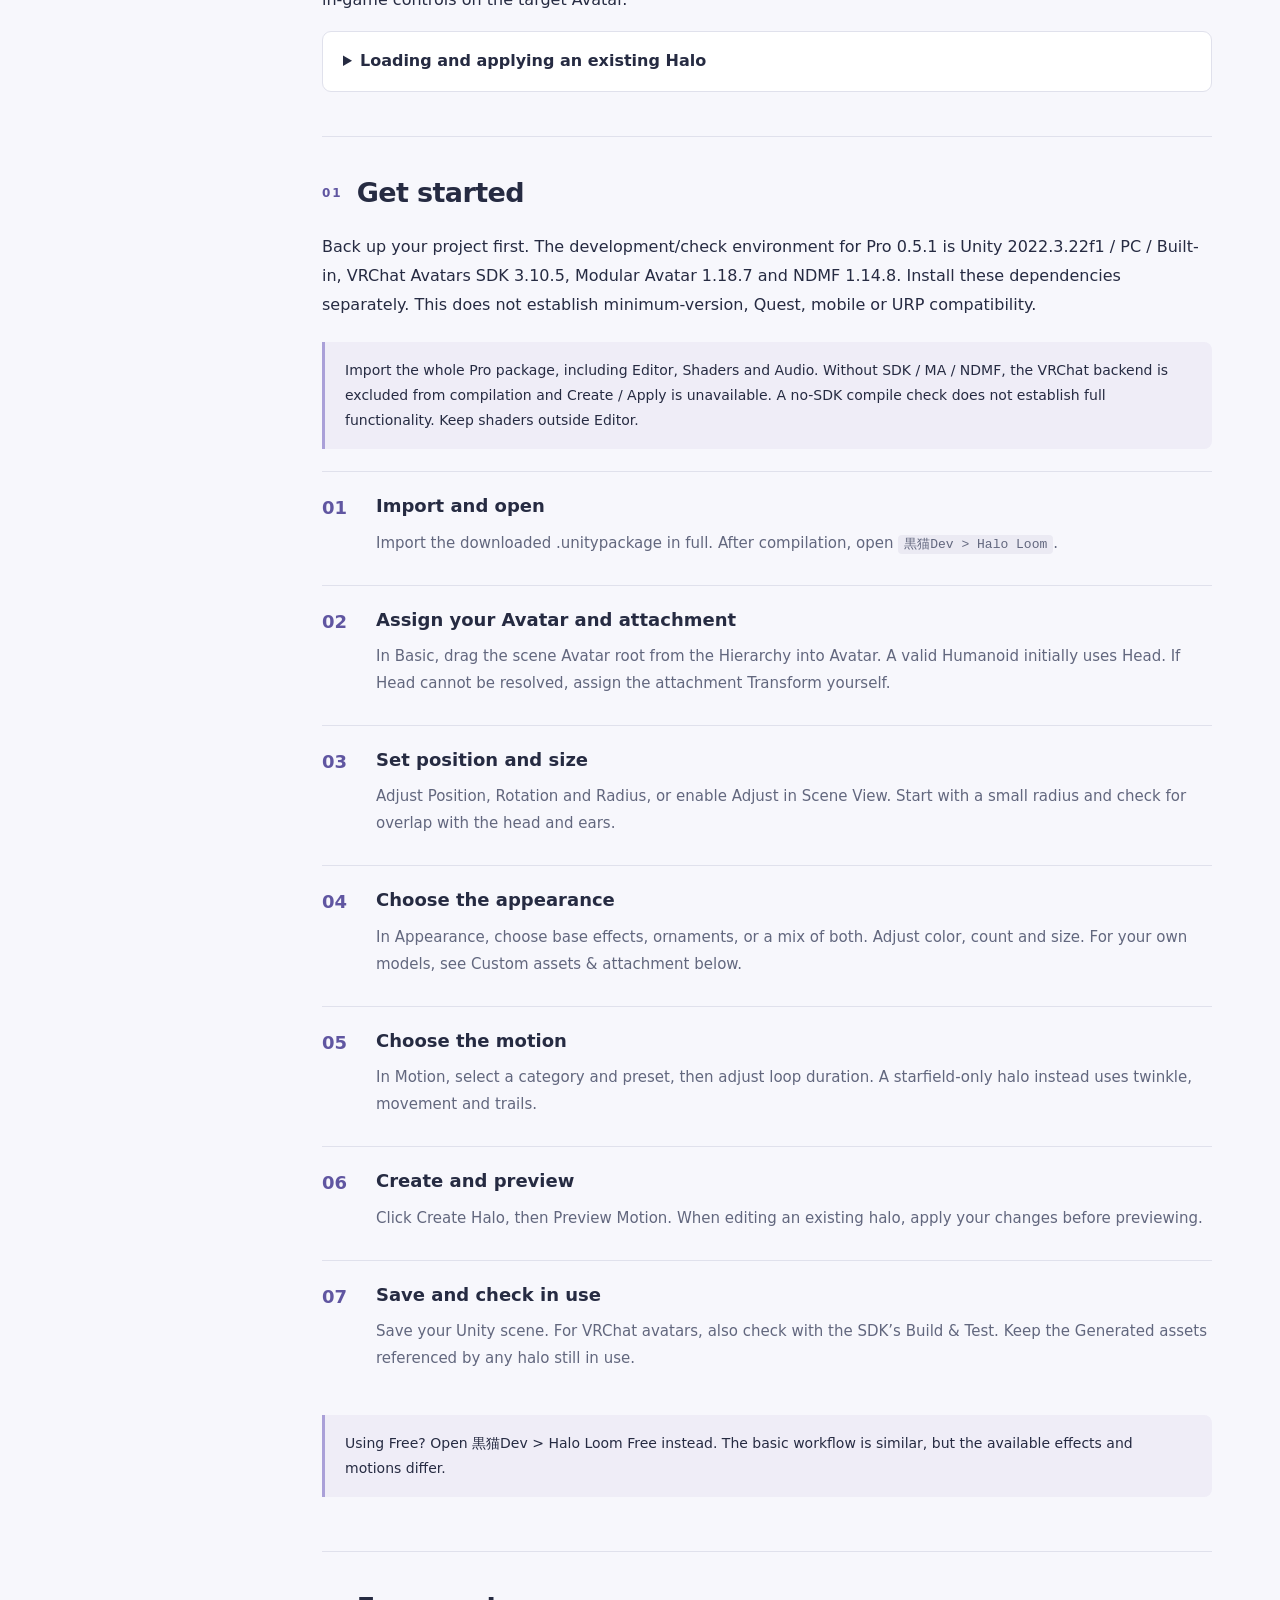
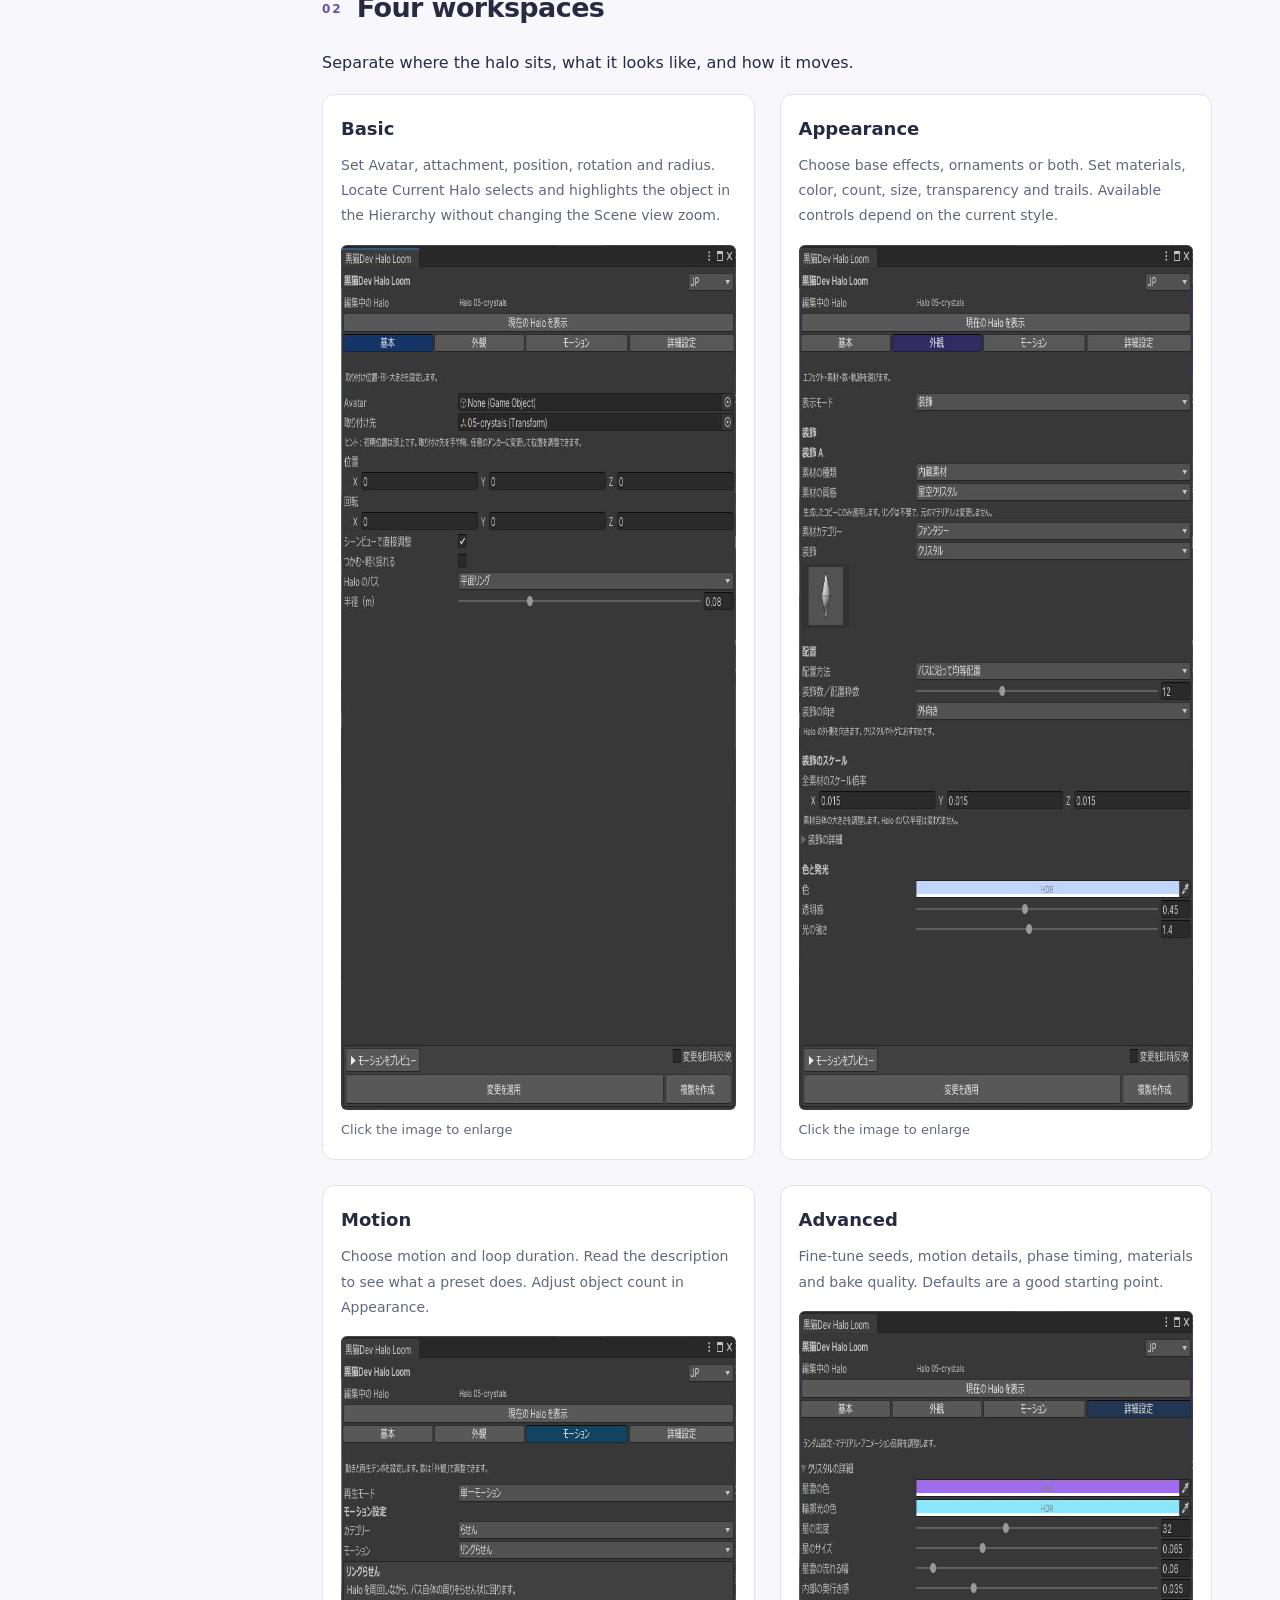
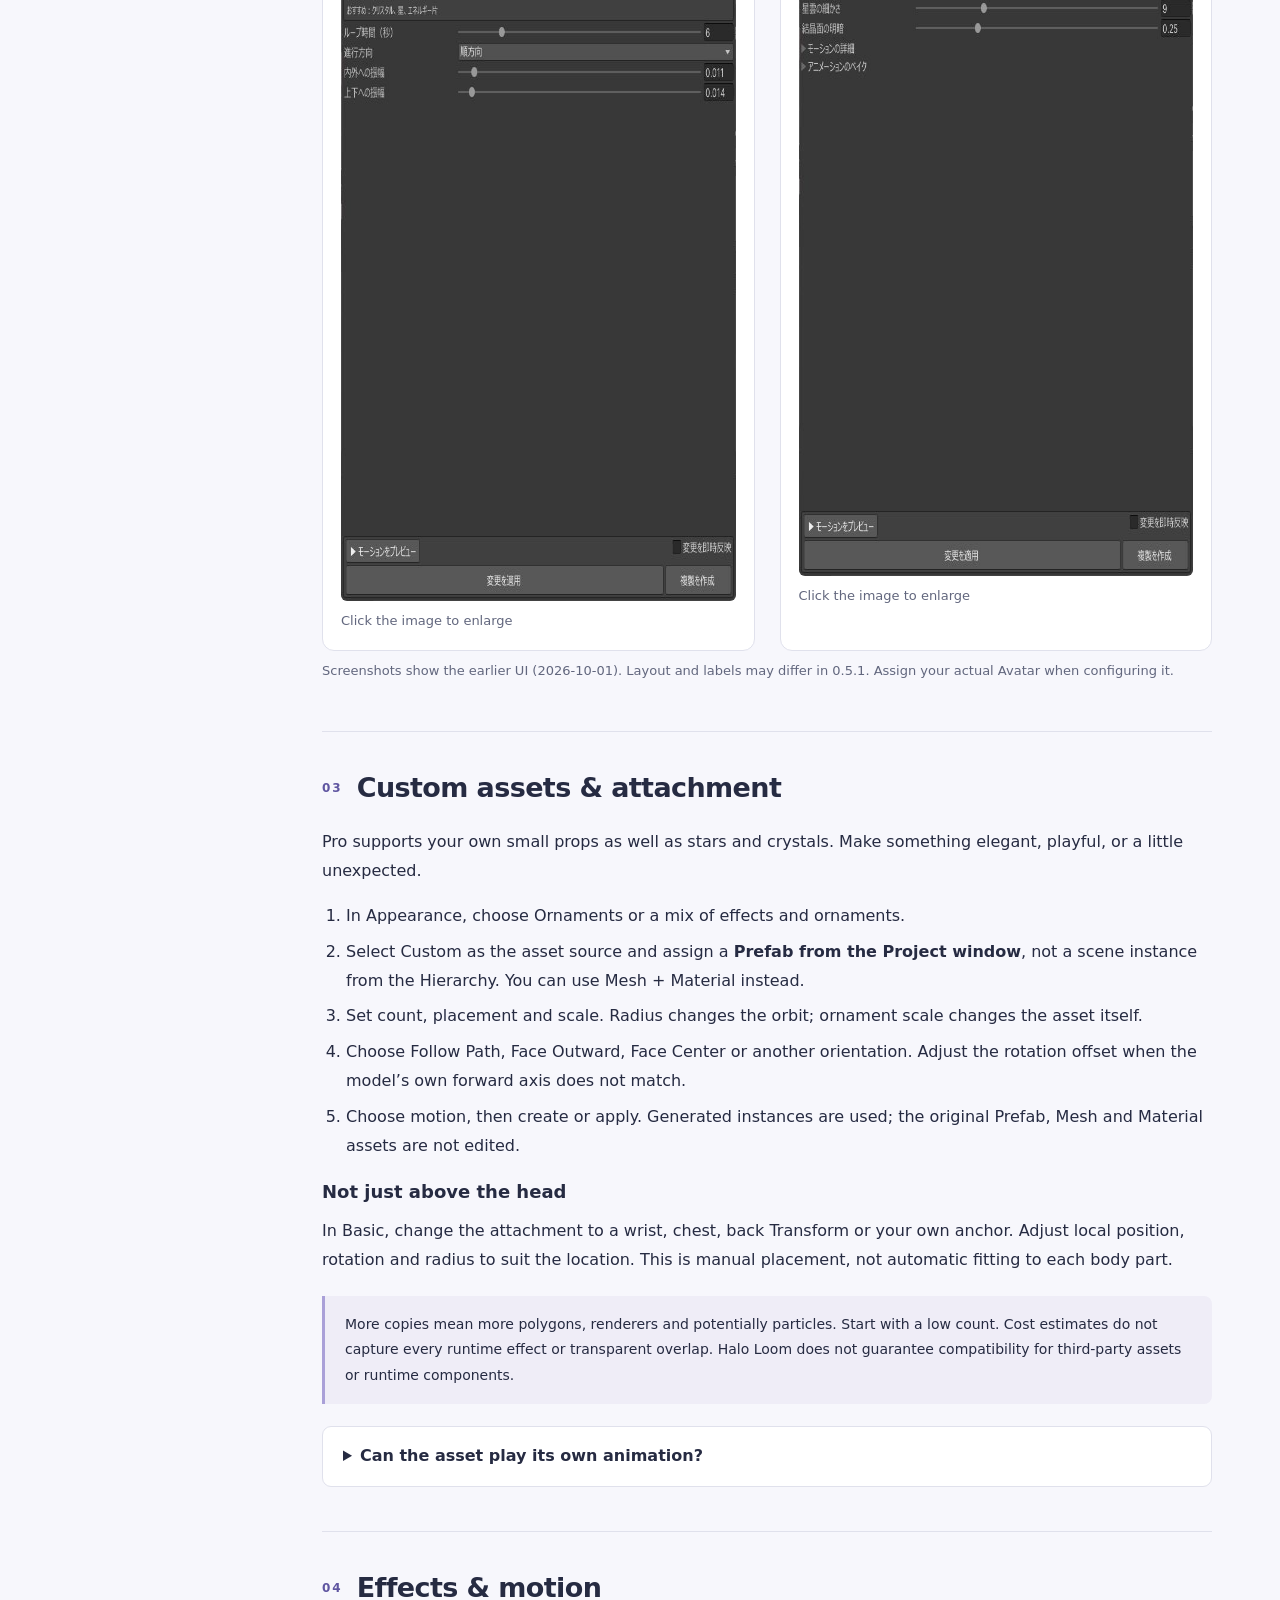
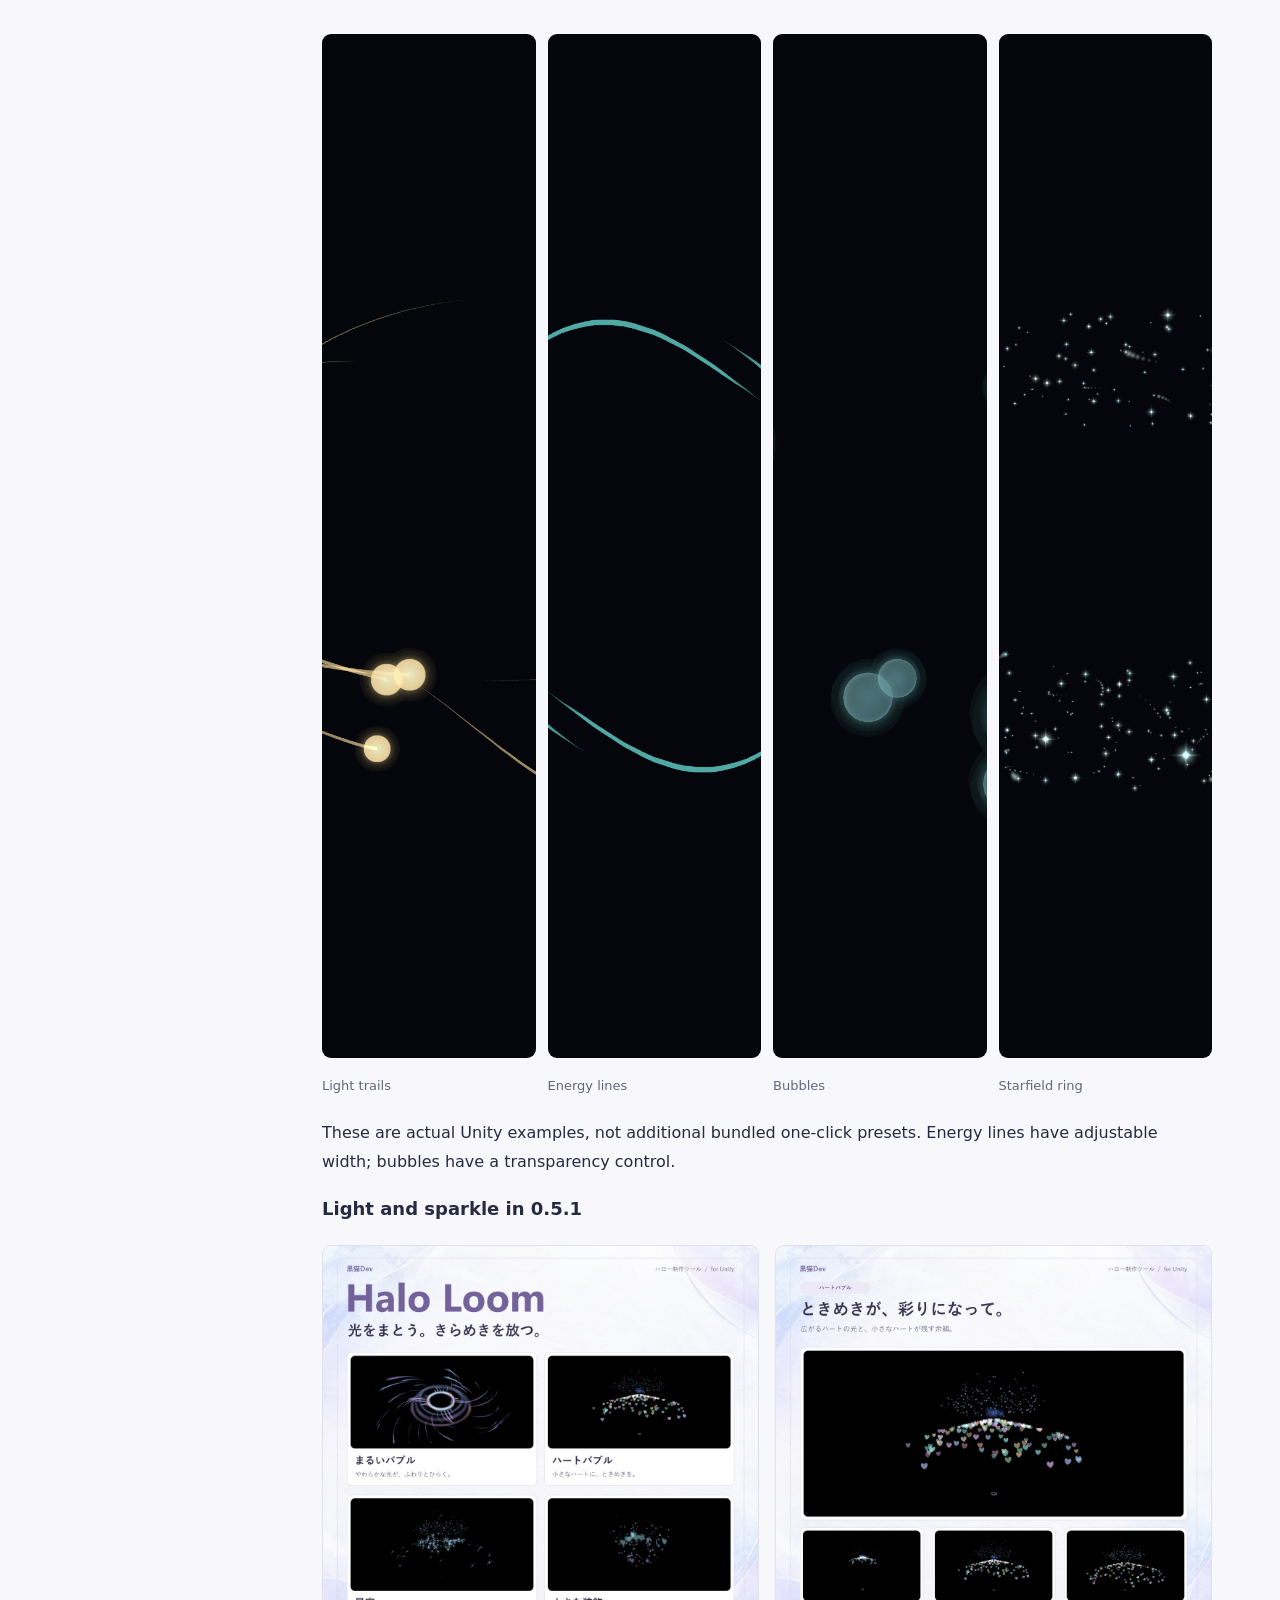
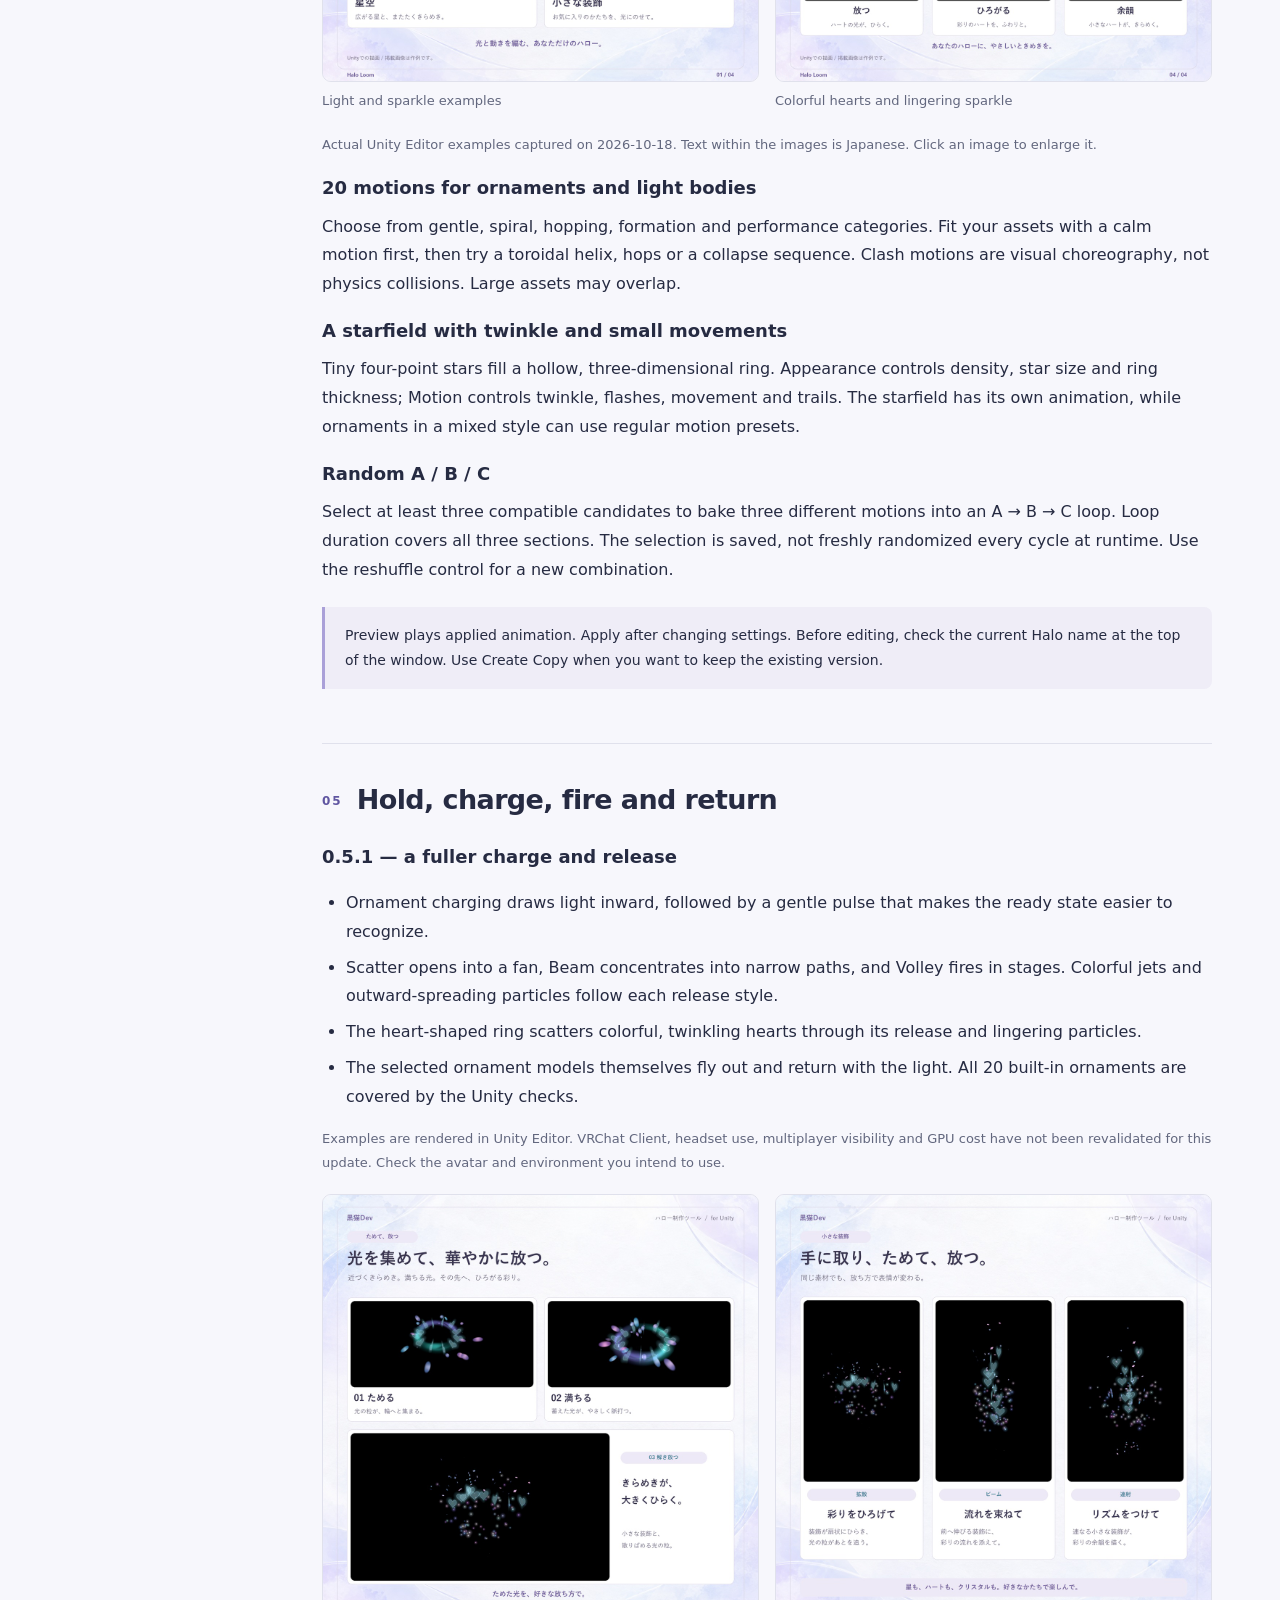
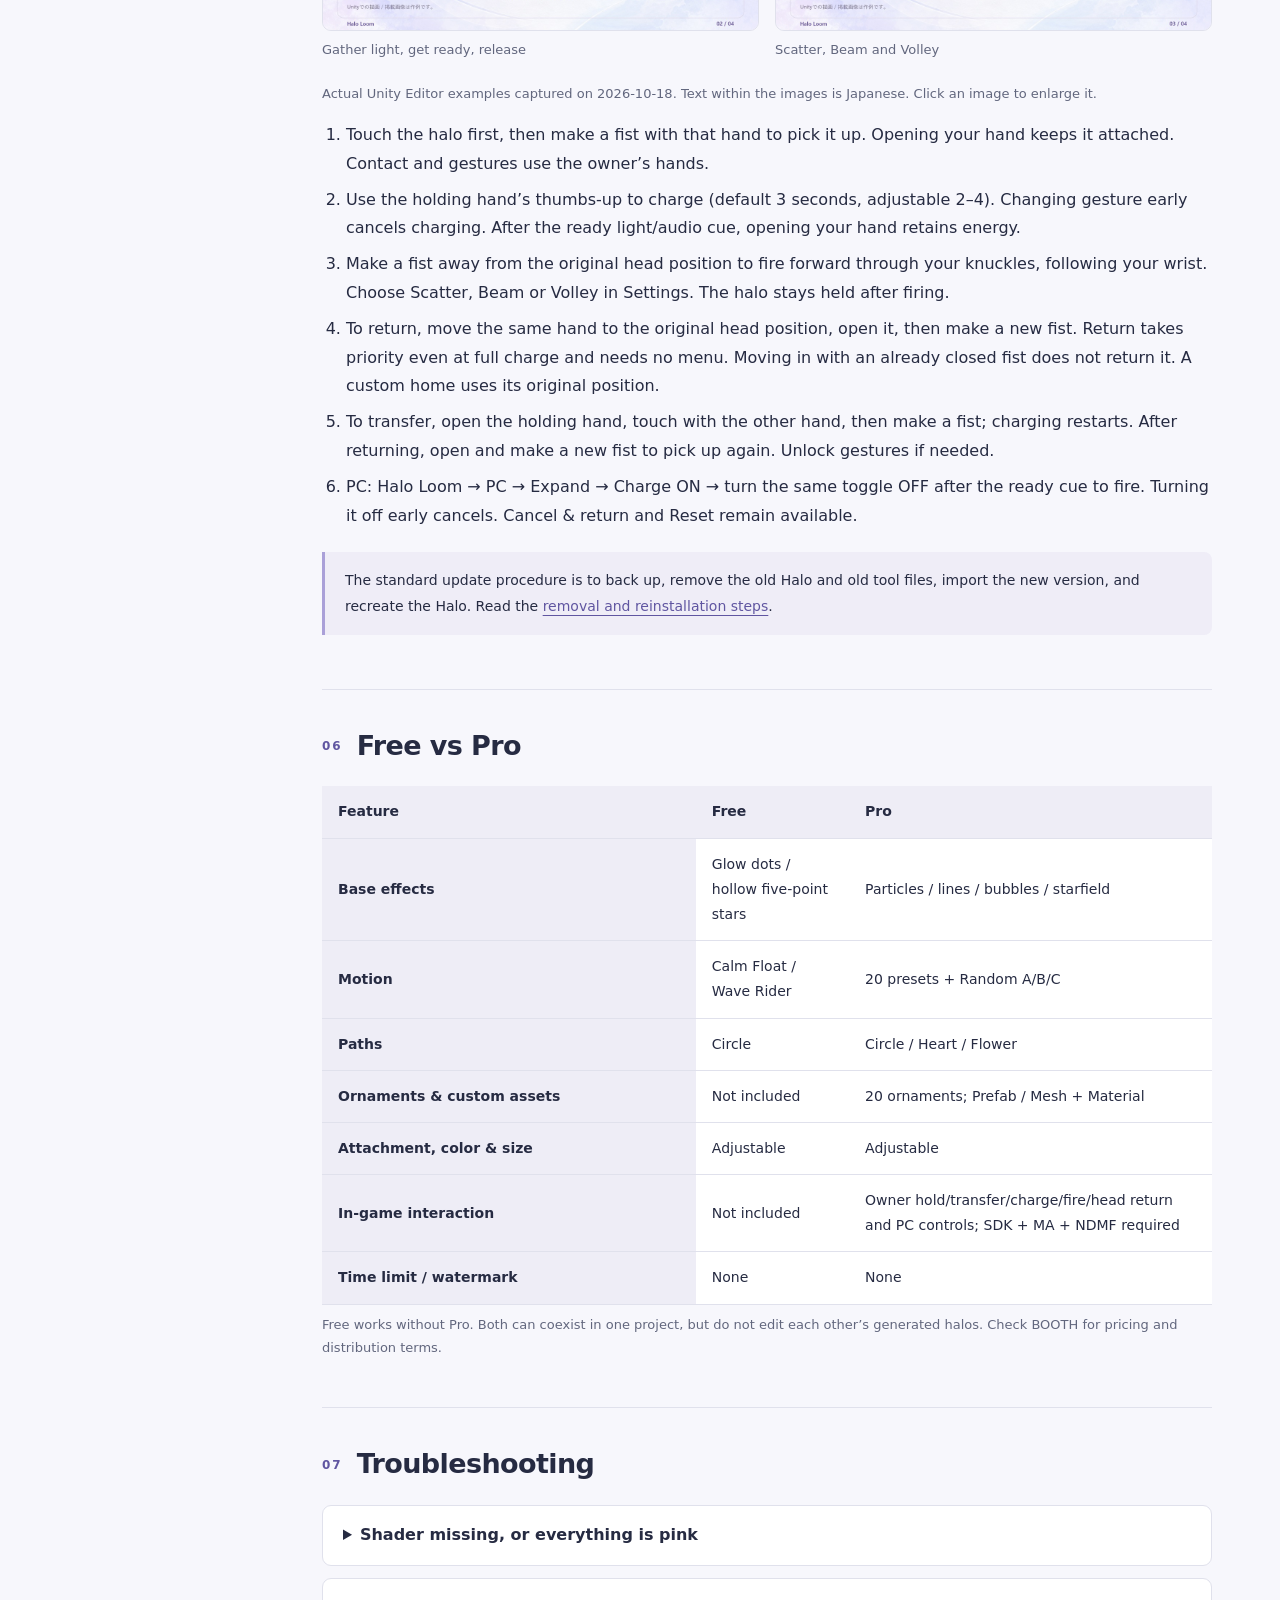
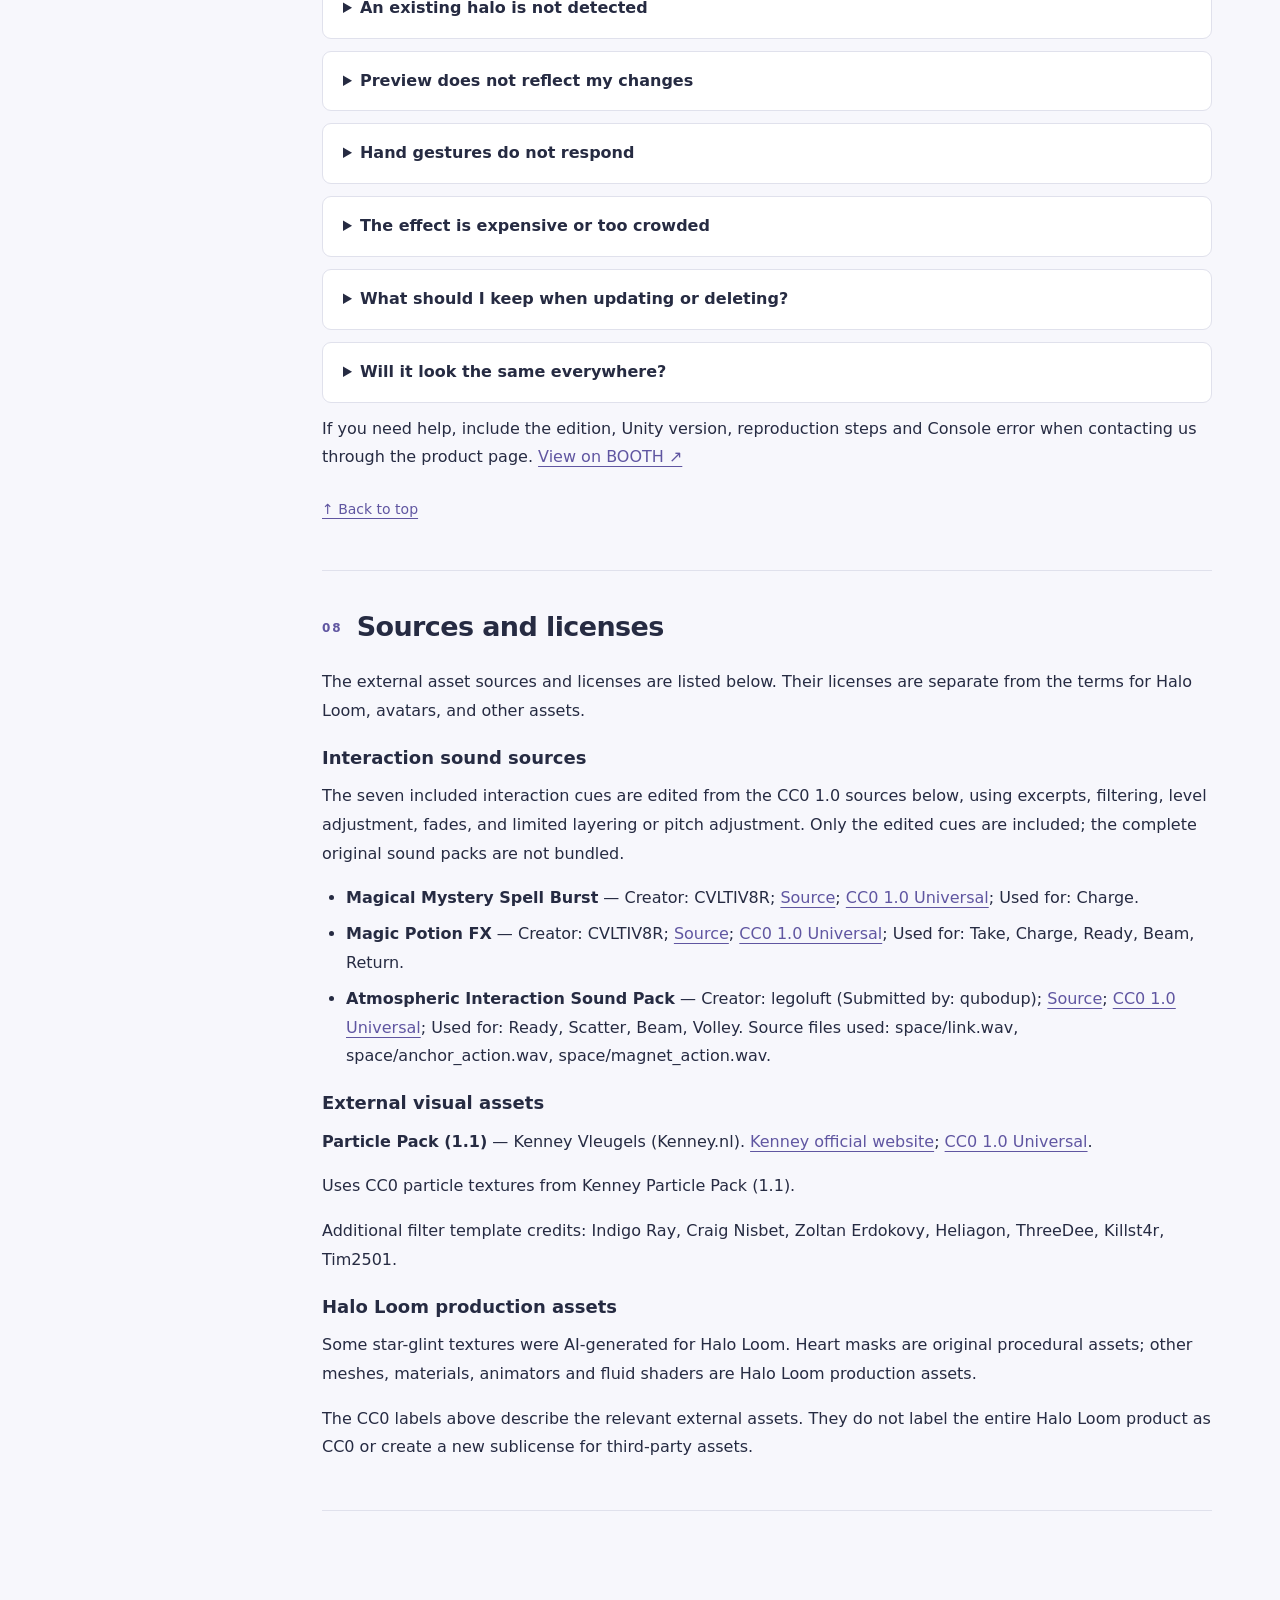
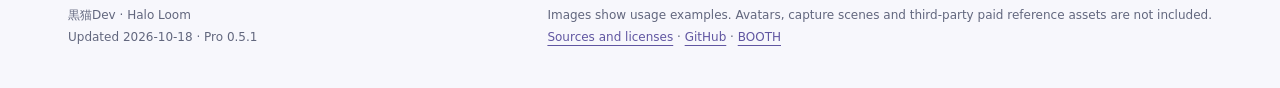
==== commit 4b181215: "docs: highlight reinstall steps and add inline image viewer" ====
--- a/en.html
+++ b/en.html
@@ -1,13 +1,35 @@
 <!doctype html>
-<html lang="en"><head><meta charset="utf-8"><meta name="viewport" content="width=device-width,initial-scale=1"><title>Halo Loom — User Guide</title><meta name="description" content="Halo Loom is a Unity Editor tool for creating halos from glowing effects and ornaments. Start with one halo, then make it yours with color, custom assets and motion."><meta name="theme-color" content="#6056a1"><link rel="stylesheet" href="site.css"><link rel="icon" href="favicon.svg" type="image/svg+xml"><link rel="alternate" hreflang="ja" href="index.html"><link rel="alternate" hreflang="en" href="en.html"><link rel="alternate" hreflang="zh-Hant" href="zh.html"></head>
+<html lang="en"><head><meta charset="utf-8"><meta name="viewport" content="width=device-width,initial-scale=1"><title>Halo Loom — User Guide</title><meta name="description" content="Halo Loom is a Unity Editor tool for creating halos from glowing effects and ornaments. Start with one halo, then make it yours with color, custom assets and motion."><meta name="theme-color" content="#6056a1"><link rel="stylesheet" href="site.css?v=0.5.1-reinstall-20261018"><link rel="icon" href="favicon.svg" type="image/svg+xml"><link rel="alternate" hreflang="ja" href="index.html"><link rel="alternate" hreflang="en" href="en.html"><link rel="alternate" hreflang="zh-Hant" href="zh.html"><script src="gallery.js?v=0.5.1-20261018" defer></script></head>
 <body id="top"><a class="skip" href="#main">Skip to content</a><header><div class="top"><a class="brand" href="en.html"><small>黒猫Dev</small>Halo Loom</a><nav class="languages" aria-label="Language"><a href="index.html" lang="ja">JP</a><a href="en.html" lang="en" aria-current="page">EN</a><a href="zh.html" lang="zh-Hant">ZH</a></nav></div></header>
-<div class="hero"><div class="hero-copy"><div class="eyebrow">HALO LOOM / USER GUIDE</div><h1>Make light and motion<br>your own.</h1><p>Halo Loom is a Unity Editor tool for creating halos from glowing effects and ornaments. Start with one halo, then make it yours with color, custom assets and motion.</p><div class="buttons"><a class="button" href="#start">Get started</a><a class="button secondary" href="https://kuronekodev.booth.pm/items/8914197">View on BOOTH ↗</a></div><p class="muted">Pro 0.5.1 DEV · Free is a separate edition</p></div><img src="assets/05-crystals.png" alt="An actual Unity render of pale blue crystals orbiting in a halo" width="1024" height="1024"></div>
-<div class="shell"><aside><nav aria-label="IN THIS GUIDE"><p>IN THIS GUIDE</p><a href="#start">01 &nbsp; Get started</a><a href="#workspace">02 &nbsp; Four workspaces</a><a href="#custom">03 &nbsp; Custom assets & attachment</a><a href="#motion">04 &nbsp; Effects & motion</a><a href="#interaction">05 &nbsp; Hold, charge, fire and return</a><a href="#editions">06 &nbsp; Free vs Pro</a><a href="#faq">07 &nbsp; Troubleshooting</a></nav></aside><main id="main">
-<section id="start"><h2><span>01</span>Get started</h2><p>Back up your project first. The development/check environment for Pro 0.5.1 DEV is Unity 2022.3.22f1 / PC / Built-in, VRChat Avatars SDK 3.10.5, Modular Avatar 1.18.7 and NDMF 1.14.8. Install these dependencies separately. This does not establish minimum-version, Quest, mobile or URP compatibility.</p><div class="note">Import the whole Pro package, including Editor, Shaders and Audio. Without SDK / MA / NDMF, the VRChat backend is excluded from compilation and Create / Apply is unavailable. A no-SDK compile check does not establish full functionality. Keep shaders outside Editor.</div><ol class="steps"><li><h3>Import and open</h3><p>Import the downloaded .unitypackage in full. After compilation, open <code>黒猫Dev &gt; Halo Loom</code>.</p></li><li><h3>Assign your Avatar and attachment</h3><p>In Basic, drag the scene Avatar root from the Hierarchy into Avatar. A valid Humanoid initially uses Head. If Head cannot be resolved, assign the attachment Transform yourself.</p></li><li><h3>Set position and size</h3><p>Adjust Position, Rotation and Radius, or enable Adjust in Scene View. Start with a small radius and check for overlap with the head and ears.</p></li><li><h3>Choose the appearance</h3><p>In Appearance, choose base effects, ornaments, or a mix of both. Adjust color, count and size. For your own models, see Custom assets & attachment below.</p></li><li><h3>Choose the motion</h3><p>In Motion, select a category and preset, then adjust loop duration. A starfield-only halo instead uses twinkle, movement and trails.</p></li><li><h3>Create and preview</h3><p>Click Create Halo, then Preview Motion. When editing an existing halo, apply your changes before previewing.</p></li><li><h3>Save and check in use</h3><p>Save your Unity scene. For VRChat avatars, also check with the SDK’s Build & Test. Keep the Generated assets referenced by any halo still in use.</p></li></ol><div class="note">Using Free? Open 黒猫Dev > Halo Loom Free instead. The basic workflow is similar, but the available effects and motions differ.</div></section>
-<section id="workspace"><h2><span>02</span>Four workspaces</h2><p>Separate where the halo sits, what it looks like, and how it moves.</p><div class="workspace"><figure><h3>Basic</h3><p>Set Avatar, attachment, position, rotation and radius. Locate Current Halo selects and highlights the object in the Hierarchy without changing the Scene view zoom.</p><a href="assets/01-basic-JP.png"><img loading="lazy" src="assets/01-basic-JP.png" alt="Actual Unity interface — Basic" width="661" height="865"></a><figcaption>Click the image to enlarge</figcaption></figure><figure><h3>Appearance</h3><p>Choose base effects, ornaments or both. Set materials, color, count, size, transparency and trails. Available controls depend on the current style.</p><a href="assets/02-appearance-JP.png"><img loading="lazy" src="assets/02-appearance-JP.png" alt="Actual Unity interface — Appearance" width="661" height="865"></a><figcaption>Click the image to enlarge</figcaption></figure><figure><h3>Motion</h3><p>Choose motion and loop duration. Read the description to see what a preset does. Adjust object count in Appearance.</p><a href="assets/03-motion-JP.png"><img loading="lazy" src="assets/03-motion-JP.png" alt="Actual Unity interface — Motion" width="661" height="865"></a><figcaption>Click the image to enlarge</figcaption></figure><figure><h3>Advanced</h3><p>Fine-tune seeds, motion details, phase timing, materials and bake quality. Defaults are a good starting point.</p><a href="assets/04-advanced-JP.png"><img loading="lazy" src="assets/04-advanced-JP.png" alt="Actual Unity interface — Advanced" width="661" height="865"></a><figcaption>Click the image to enlarge</figcaption></figure></div><p class="muted">Screenshots show the earlier UI (2026-10-01). Layout and labels may differ in 0.5.0. Assign your actual Avatar when configuring it.</p></section>
+<section class="update-banner" aria-labelledby="update-important"><h2 id="update-important">Important: remove the old version before reinstalling</h2><p>Back up the project → remove the current Halo using the old tool → remove only the old HaloMaker tool files → import the new version → create the Halo again</p><a class="button" href="#reinstall">Read the update steps ↓</a></section>
+<div class="hero"><div class="hero-copy"><div class="eyebrow">HALO LOOM / USER GUIDE</div><h1>Make light and motion<br>your own.</h1><p>Halo Loom is a Unity Editor tool for creating halos from glowing effects and ornaments. Start with one halo, then make it yours with color, custom assets and motion.</p><div class="buttons"><a class="button" href="#start">Get started</a><a class="button secondary" href="https://kuronekodev.booth.pm/items/8914197">View on BOOTH ↗</a></div><p class="muted">Pro 0.5.1 · Free is a separate edition</p></div><a class="hero-image" href="assets/05-crystals.png"><img src="assets/05-crystals.png" alt="An actual Unity render of pale blue crystals orbiting in a halo" width="1024" height="1024"></a></div>
+<div class="shell"><aside><nav aria-label="IN THIS GUIDE"><p>IN THIS GUIDE</p><a class="nav-important" href="#reinstall">Important: update / reinstall</a><a href="#start">01 &nbsp; Get started</a><a href="#workspace">02 &nbsp; Four workspaces</a><a href="#custom">03 &nbsp; Custom assets & attachment</a><a href="#motion">04 &nbsp; Effects & motion</a><a href="#interaction">05 &nbsp; Hold, charge, fire and return</a><a href="#editions">06 &nbsp; Free vs Pro</a><a href="#faq">07 &nbsp; Troubleshooting</a><a href="#credits">08 &nbsp; Sources and licenses</a></nav></aside><main id="main">
+<section id="reinstall"><h2>Important: remove the old version before reinstalling</h2><ol class="steps"><li><p>Back up the project</p></li><li><p>remove the current Halo using the old tool</p></li><li><p>remove only the old HaloMaker tool files</p></li><li><p>import the new version</p></li><li><p>create the Halo again</p></li></ol><p>Record your current settings before recreating the Halo. Use Remove / Restore in the old tool to remove only the Halo being updated, then save the scene before removing the old tool files. Keep your Avatar, other Halos, SDK / MA / NDMF, external source assets, Generated assets whose ownership you cannot confirm, and `.HaloLoomArchive`. This is not an instruction to delete the entire HaloMaker folder.</p><p>Import the complete new `.unitypackage`, create a new Halo and save the scene. Then check Build &amp; Test and in-game controls on the target Avatar.</p><details><summary>Loading and applying an existing Halo</summary><p>Current-structure 0.5.0 workspaces also support loading an existing Halo and using Apply Changes. The standard update instructions on this page use removal and reinstallation.</p></details></section>
+<section id="start"><h2><span>01</span>Get started</h2><p>Back up your project first. The development/check environment for Pro 0.5.1 is Unity 2022.3.22f1 / PC / Built-in, VRChat Avatars SDK 3.10.5, Modular Avatar 1.18.7 and NDMF 1.14.8. Install these dependencies separately. This does not establish minimum-version, Quest, mobile or URP compatibility.</p><div class="note">Import the whole Pro package, including Editor, Shaders and Audio. Without SDK / MA / NDMF, the VRChat backend is excluded from compilation and Create / Apply is unavailable. A no-SDK compile check does not establish full functionality. Keep shaders outside Editor.</div><ol class="steps"><li><h3>Import and open</h3><p>Import the downloaded .unitypackage in full. After compilation, open <code>黒猫Dev &gt; Halo Loom</code>.</p></li><li><h3>Assign your Avatar and attachment</h3><p>In Basic, drag the scene Avatar root from the Hierarchy into Avatar. A valid Humanoid initially uses Head. If Head cannot be resolved, assign the attachment Transform yourself.</p></li><li><h3>Set position and size</h3><p>Adjust Position, Rotation and Radius, or enable Adjust in Scene View. Start with a small radius and check for overlap with the head and ears.</p></li><li><h3>Choose the appearance</h3><p>In Appearance, choose base effects, ornaments, or a mix of both. Adjust color, count and size. For your own models, see Custom assets & attachment below.</p></li><li><h3>Choose the motion</h3><p>In Motion, select a category and preset, then adjust loop duration. A starfield-only halo instead uses twinkle, movement and trails.</p></li><li><h3>Create and preview</h3><p>Click Create Halo, then Preview Motion. When editing an existing halo, apply your changes before previewing.</p></li><li><h3>Save and check in use</h3><p>Save your Unity scene. For VRChat avatars, also check with the SDK’s Build & Test. Keep the Generated assets referenced by any halo still in use.</p></li></ol><div class="note">Using Free? Open 黒猫Dev > Halo Loom Free instead. The basic workflow is similar, but the available effects and motions differ.</div></section>
+<section id="workspace"><h2><span>02</span>Four workspaces</h2><p>Separate where the halo sits, what it looks like, and how it moves.</p><div class="workspace"><figure><h3>Basic</h3><p>Set Avatar, attachment, position, rotation and radius. Locate Current Halo selects and highlights the object in the Hierarchy without changing the Scene view zoom.</p><a href="assets/01-basic-JP.png"><img loading="lazy" src="assets/01-basic-JP.png" alt="Actual Unity interface — Basic" width="661" height="865"></a><figcaption>Click the image to enlarge</figcaption></figure><figure><h3>Appearance</h3><p>Choose base effects, ornaments or both. Set materials, color, count, size, transparency and trails. Available controls depend on the current style.</p><a href="assets/02-appearance-JP.png"><img loading="lazy" src="assets/02-appearance-JP.png" alt="Actual Unity interface — Appearance" width="661" height="865"></a><figcaption>Click the image to enlarge</figcaption></figure><figure><h3>Motion</h3><p>Choose motion and loop duration. Read the description to see what a preset does. Adjust object count in Appearance.</p><a href="assets/03-motion-JP.png"><img loading="lazy" src="assets/03-motion-JP.png" alt="Actual Unity interface — Motion" width="661" height="865"></a><figcaption>Click the image to enlarge</figcaption></figure><figure><h3>Advanced</h3><p>Fine-tune seeds, motion details, phase timing, materials and bake quality. Defaults are a good starting point.</p><a href="assets/04-advanced-JP.png"><img loading="lazy" src="assets/04-advanced-JP.png" alt="Actual Unity interface — Advanced" width="661" height="865"></a><figcaption>Click the image to enlarge</figcaption></figure></div><p class="muted">Screenshots show the earlier UI (2026-10-01). Layout and labels may differ in 0.5.1. Assign your actual Avatar when configuring it.</p></section>
 <section id="custom"><h2><span>03</span>Custom assets & attachment</h2><p>Pro supports your own small props as well as stars and crystals. Make something elegant, playful, or a little unexpected.</p><ol><li>In Appearance, choose Ornaments or a mix of effects and ornaments.</li><li>Select Custom as the asset source and assign a <strong>Prefab from the Project window</strong>, not a scene instance from the Hierarchy. You can use Mesh + Material instead.</li><li>Set count, placement and scale. Radius changes the orbit; ornament scale changes the asset itself.</li><li>Choose Follow Path, Face Outward, Face Center or another orientation. Adjust the rotation offset when the model’s own forward axis does not match.</li><li>Choose motion, then create or apply. Generated instances are used; the original Prefab, Mesh and Material assets are not edited.</li></ol><h3>Not just above the head</h3><p>In Basic, change the attachment to a wrist, chest, back Transform or your own anchor. Adjust local position, rotation and radius to suit the location. This is manual placement, not automatic fitting to each body part.</p><div class="note">More copies mean more polygons, renderers and potentially particles. Start with a low count. Cost estimates do not capture every runtime effect or transparent overlap. Halo Loom does not guarantee compatibility for third-party assets or runtime components.</div><details><summary>Can the asset play its own animation?</summary><p>An optional Generic AnimationClip can animate the asset independently of the outer halo motion. Bindings must be relative to the asset root. Humanoid clips, Animation Events and mismatched bindings are not supported. If the Prefab already has an Animator Controller or legacy Animation, leave the extra clip empty to preserve that setup, or provide an asset without a controller. Editor preview of third-party Animator setups is not guaranteed.</p></details></section>
-<section id="motion"><h2><span>04</span>Effects & motion</h2><div class="gallery"><figure><img loading="lazy" src="assets/02-light-trails.png" alt="Light trails" width="1024" height="1024"><figcaption>Light trails</figcaption></figure><figure><img loading="lazy" src="assets/04-energy-lines.png" alt="Energy lines" width="1024" height="1024"><figcaption>Energy lines</figcaption></figure><figure><img loading="lazy" src="assets/03-bubbles.png" alt="Bubbles" width="1024" height="1024"><figcaption>Bubbles</figcaption></figure><figure><img loading="lazy" src="assets/01-starfield.png" alt="Starfield ring" width="1024" height="1024"><figcaption>Starfield ring</figcaption></figure></div><p>These are actual Unity examples, not additional bundled one-click presets. Energy lines have adjustable width; bubbles have a transparency control.</p><h3>Light and sparkle in 0.5.1 DEV</h3><div class="release-gallery"><figure><a href="assets/dev-051-light-and-sparkle-JP.jpg"><img loading="lazy" src="assets/dev-051-light-and-sparkle-JP.jpg" alt="Unity examples of circle, heart, starfield and ornament lighting in 0.5.1 DEV" width="1200" height="1200"></a><figcaption>Light and sparkle examples</figcaption></figure><figure><a href="assets/dev-051-colorful-hearts-JP.jpg"><img loading="lazy" src="assets/dev-051-colorful-hearts-JP.jpg" alt="Unity examples of colorful hearts spreading from the heart-shaped ring during release and its lingering particles" width="1200" height="1200"></a><figcaption>Colorful hearts and lingering sparkle</figcaption></figure></div><p class="muted">Actual Unity Editor examples captured on 2026-10-18. Text within the images is Japanese. Click an image to enlarge it.</p><h3>20 motions for ornaments and light bodies</h3><p>Choose from gentle, spiral, hopping, formation and performance categories. Fit your assets with a calm motion first, then try a toroidal helix, hops or a collapse sequence. Clash motions are visual choreography, not physics collisions. Large assets may overlap.</p><h3>A starfield with twinkle and small movements</h3><p>Tiny four-point stars fill a hollow, three-dimensional ring. Appearance controls density, star size and ring thickness; Motion controls twinkle, flashes, movement and trails. The starfield has its own animation, while ornaments in a mixed style can use regular motion presets.</p><h3>Random A / B / C</h3><p>Select at least three compatible candidates to bake three different motions into an A → B → C loop. Loop duration covers all three sections. The selection is saved, not freshly randomized every cycle at runtime. Use the reshuffle control for a new combination.</p><div class="note">Preview plays applied animation. Apply after changing settings. Before editing, check the current Halo name at the top of the window. Use Create Copy when you want to keep the existing version.</div></section>
-<section id="interaction"><h2><span>05</span>Hold, charge, fire and return</h2><h3>0.5.1 DEV — a fuller charge and release</h3><ul><li>Ornament charging draws light inward, followed by a gentle pulse that makes the ready state easier to recognize.</li><li>Scatter opens into a fan, Beam concentrates into narrow paths, and Volley fires in stages. Colorful jets and outward-spreading particles follow each release style.</li><li>The heart-shaped ring scatters colorful, twinkling hearts through its release and lingering particles.</li><li>The selected ornament models themselves fly out and return with the light. All 20 built-in ornaments are covered by the Unity checks.</li></ul><p class="muted">This is a DEV update. Examples are rendered in Unity Editor. VRChat Client, headset use, multiplayer visibility and GPU cost have not been revalidated for this update. Check the avatar and environment you intend to use.</p><div class="release-gallery"><figure><a href="assets/dev-051-charge-and-release-JP.jpg"><img loading="lazy" src="assets/dev-051-charge-and-release-JP.jpg" alt="Three stages of ornament charging: gathering light, the ready pulse and release with spreading particles" width="1200" height="1200"></a><figcaption>Gather light, get ready, release</figcaption></figure><figure><a href="assets/dev-051-three-release-styles-JP.jpg"><img loading="lazy" src="assets/dev-051-three-release-styles-JP.jpg" alt="The Scatter, Beam and Volley release styles with colorful particles and ornament models" width="1200" height="1200"></a><figcaption>Scatter, Beam and Volley</figcaption></figure></div><p class="muted">Actual Unity Editor examples captured on 2026-10-18. Text within the images is Japanese. Click an image to enlarge it.</p><ol><li>Touch the halo first, then make a fist with that hand to pick it up. Opening your hand keeps it attached. Contact and gestures use the owner’s hands.</li><li>Use the holding hand’s thumbs-up to charge (default 3 seconds, adjustable 2–4). Changing gesture early cancels charging. After the ready light/audio cue, opening your hand retains energy.</li><li>Make a fist away from the original head position to fire forward through your knuckles, following your wrist. Choose Scatter, Beam or Volley in Settings. The halo stays held after firing.</li><li>To return, move the same hand to the original head position, open it, then make a new fist. Return takes priority even at full charge and needs no menu. Moving in with an already closed fist does not return it. A custom home uses its original position.</li><li>To transfer, open the holding hand, touch with the other hand, then make a fist; charging restarts. After returning, open and make a new fist to pick up again. Unlock gestures if needed.</li><li>PC: Halo Loom → PC → Expand → Charge ON → turn the same toggle OFF after the ready cue to fire. Turning it off early cancels. Cancel & return and Reset remain available.</li></ol><div class="note">Back up first. When updating the current 0.5.0 structure to 0.5.1 DEV, load the existing Halo and use Apply Changes to regenerate it. Existing Controller GUIDs are preserved. Save the scene yourself and check with the SDK's Build & Test. Earlier incompatible structures need removal of the old Halo and confirmed owned data before recreating. Preserve external source assets and other Halos. Use Undo/Redo in the same Editor session; after restarting, open the original scene for receipt recovery under Remove / Restore. Keep Generated and .HaloLoomArchive while needed for use/recovery.</div></section>
+<section id="motion"><h2><span>04</span>Effects & motion</h2><div class="gallery"><figure><a href="assets/02-light-trails.png"><img loading="lazy" src="assets/02-light-trails.png" alt="Light trails" width="1024" height="1024"></a><figcaption>Light trails</figcaption></figure><figure><a href="assets/04-energy-lines.png"><img loading="lazy" src="assets/04-energy-lines.png" alt="Energy lines" width="1024" height="1024"></a><figcaption>Energy lines</figcaption></figure><figure><a href="assets/03-bubbles.png"><img loading="lazy" src="assets/03-bubbles.png" alt="Bubbles" width="1024" height="1024"></a><figcaption>Bubbles</figcaption></figure><figure><a href="assets/01-starfield.png"><img loading="lazy" src="assets/01-starfield.png" alt="Starfield ring" width="1024" height="1024"></a><figcaption>Starfield ring</figcaption></figure></div><p>These are actual Unity examples, not additional bundled one-click presets. Energy lines have adjustable width; bubbles have a transparency control.</p><h3>Light and sparkle in 0.5.1</h3><div class="release-gallery"><figure><a href="assets/dev-051-light-and-sparkle-JP.jpg"><img loading="lazy" src="assets/dev-051-light-and-sparkle-JP.jpg" alt="Unity examples of circle, heart, starfield and ornament lighting in 0.5.1" width="1200" height="1200"></a><figcaption>Light and sparkle examples</figcaption></figure><figure><a href="assets/dev-051-colorful-hearts-JP.jpg"><img loading="lazy" src="assets/dev-051-colorful-hearts-JP.jpg" alt="Unity examples of colorful hearts spreading from the heart-shaped ring during release and its lingering particles" width="1200" height="1200"></a><figcaption>Colorful hearts and lingering sparkle</figcaption></figure></div><p class="muted">Actual Unity Editor examples captured on 2026-10-18. Text within the images is Japanese. Click an image to enlarge it.</p><h3>20 motions for ornaments and light bodies</h3><p>Choose from gentle, spiral, hopping, formation and performance categories. Fit your assets with a calm motion first, then try a toroidal helix, hops or a collapse sequence. Clash motions are visual choreography, not physics collisions. Large assets may overlap.</p><h3>A starfield with twinkle and small movements</h3><p>Tiny four-point stars fill a hollow, three-dimensional ring. Appearance controls density, star size and ring thickness; Motion controls twinkle, flashes, movement and trails. The starfield has its own animation, while ornaments in a mixed style can use regular motion presets.</p><h3>Random A / B / C</h3><p>Select at least three compatible candidates to bake three different motions into an A → B → C loop. Loop duration covers all three sections. The selection is saved, not freshly randomized every cycle at runtime. Use the reshuffle control for a new combination.</p><div class="note">Preview plays applied animation. Apply after changing settings. Before editing, check the current Halo name at the top of the window. Use Create Copy when you want to keep the existing version.</div></section>
+<section id="interaction"><h2><span>05</span>Hold, charge, fire and return</h2><h3>0.5.1 — a fuller charge and release</h3><ul><li>Ornament charging draws light inward, followed by a gentle pulse that makes the ready state easier to recognize.</li><li>Scatter opens into a fan, Beam concentrates into narrow paths, and Volley fires in stages. Colorful jets and outward-spreading particles follow each release style.</li><li>The heart-shaped ring scatters colorful, twinkling hearts through its release and lingering particles.</li><li>The selected ornament models themselves fly out and return with the light. All 20 built-in ornaments are covered by the Unity checks.</li></ul><p class="muted">Examples are rendered in Unity Editor. VRChat Client, headset use, multiplayer visibility and GPU cost have not been revalidated for this update. Check the avatar and environment you intend to use.</p><div class="release-gallery"><figure><a href="assets/dev-051-charge-and-release-JP.jpg"><img loading="lazy" src="assets/dev-051-charge-and-release-JP.jpg" alt="Three stages of ornament charging: gathering light, the ready pulse and release with spreading particles" width="1200" height="1200"></a><figcaption>Gather light, get ready, release</figcaption></figure><figure><a href="assets/dev-051-three-release-styles-JP.jpg"><img loading="lazy" src="assets/dev-051-three-release-styles-JP.jpg" alt="The Scatter, Beam and Volley release styles with colorful particles and ornament models" width="1200" height="1200"></a><figcaption>Scatter, Beam and Volley</figcaption></figure></div><p class="muted">Actual Unity Editor examples captured on 2026-10-18. Text within the images is Japanese. Click an image to enlarge it.</p><ol><li>Touch the halo first, then make a fist with that hand to pick it up. Opening your hand keeps it attached. Contact and gestures use the owner’s hands.</li><li>Use the holding hand’s thumbs-up to charge (default 3 seconds, adjustable 2–4). Changing gesture early cancels charging. After the ready light/audio cue, opening your hand retains energy.</li><li>Make a fist away from the original head position to fire forward through your knuckles, following your wrist. Choose Scatter, Beam or Volley in Settings. The halo stays held after firing.</li><li>To return, move the same hand to the original head position, open it, then make a new fist. Return takes priority even at full charge and needs no menu. Moving in with an already closed fist does not return it. A custom home uses its original position.</li><li>To transfer, open the holding hand, touch with the other hand, then make a fist; charging restarts. After returning, open and make a new fist to pick up again. Unlock gestures if needed.</li><li>PC: Halo Loom → PC → Expand → Charge ON → turn the same toggle OFF after the ready cue to fire. Turning it off early cancels. Cancel & return and Reset remain available.</li></ol><div class="note">The standard update procedure is to back up, remove the old Halo and old tool files, import the new version, and recreate the Halo. Read the <a href="#reinstall">removal and reinstallation steps</a>.</div></section>
 <section id="editions"><h2><span>06</span>Free vs Pro</h2><div class="table-wrap"><table><thead><tr><th scope="col">Feature</th><th scope="col">Free</th><th scope="col">Pro</th></tr></thead><tbody><tr><th scope="row">Base effects</th><td>Glow dots / hollow five-point stars</td><td>Particles / lines / bubbles / starfield</td></tr><tr><th scope="row">Motion</th><td>Calm Float / Wave Rider</td><td>20 presets + Random A/B/C</td></tr><tr><th scope="row">Paths</th><td>Circle</td><td>Circle / Heart / Flower</td></tr><tr><th scope="row">Ornaments & custom assets</th><td>Not included</td><td>20 ornaments; Prefab / Mesh + Material</td></tr><tr><th scope="row">Attachment, color & size</th><td>Adjustable</td><td>Adjustable</td></tr><tr><th scope="row">In-game interaction</th><td>Not included</td><td>Owner hold/transfer/charge/fire/head return and PC controls; SDK + MA + NDMF required</td></tr><tr><th scope="row">Time limit / watermark</th><td>None</td><td>None</td></tr></tbody></table></div><p class="muted">Free works without Pro. Both can coexist in one project, but do not edit each other’s generated halos. Check BOOTH for pricing and distribution terms.</p></section>
-<section id="faq"><h2><span>07</span>Troubleshooting</h2><details><summary>Shader missing, or everything is pink</summary><p>Check that both Editor and Shaders were imported, then reimport the complete package. Pro lives in Assets/黒猫Dev/HaloMaker; Free in Assets/黒猫Dev/HaloLoomFree. Shaders must stay outside Editor. If it persists, include the shader error from Console and your environment when contacting support.</p></details><details><summary>An existing halo is not detected</summary><p>Select the actual Halo object in the Hierarchy and check the editing target at the top. Select halos individually when there is more than one. Avoid creating another halo until you have checked selection and Avatar assignment. A read-only legacy object can be kept while you configure a new halo.</p></details><details><summary>Preview does not reflect my changes</summary><p>Apply the changes first. If live apply is off, changing a field alone does not update the generated halo. Also check which halo is being edited.</p></details><details><summary>Hand gestures do not respond</summary><p>Unlock gestures, touch the halo with your own hand, then make a fist. Thumbs-up charges; a fist away from home fires when ready. Open and make a new fist at home to return. Apply and save changes, then check using Build & Test. Normal animation preview does not simulate Client hand input.</p></details><details><summary>The effect is expensive or too crowded</summary><p>Reduce ornament count or star density and test with a lightweight asset. Check particles, multiple renderers and transparent overlap in custom Prefabs. A cost warning is not a complete performance diagnosis or FPS guarantee.</p></details><details><summary>What should I keep when updating or deleting?</summary><p>Back up first. When updating the current 0.5.0 structure to 0.5.1 DEV, load the existing Halo and use Apply Changes to regenerate it. Existing Controller GUIDs are preserved. Save the scene yourself and check with the SDK's Build & Test. Earlier incompatible structures need removal of the old Halo and confirmed owned data before recreating. Preserve external source assets and other Halos. Use Undo/Redo in the same Editor session; after restarting, open the original scene for receipt recovery under Remove / Restore. Keep Generated and .HaloLoomArchive while needed for use/recovery.</p></details><details><summary>Will it look the same everywhere?</summary><p>Images were captured in Unity Editor / Built-in / DX11. World lighting, cameras and transparent overlap can change the result. This does not establish support for every platform, including Quest, mobile or URP. Check your target avatar in its actual environment.</p></details><p>If you need help, include the edition, Unity version, reproduction steps and Console error when contacting us through the product page. <a href="https://kuronekodev.booth.pm/items/8914197">View on BOOTH ↗</a></p><p class="back"><a href="#top">↑ Back to top</a></p></section>
-</main></div><footer class="footer"><p>黒猫Dev · Halo Loom<br>Updated 2026-10-18 · Pro 0.5.1 DEV</p><p>Images show usage examples. Avatars and third-party assets are not included.<br><a href="https://github.com/kuroneko11375/halo-loom-guide">GitHub</a> · <a href="https://kuronekodev.booth.pm/items/8914197">BOOTH</a></p></footer></body></html>+<section id="faq"><h2><span>07</span>Troubleshooting</h2><details><summary>Shader missing, or everything is pink</summary><p>Check that both Editor and Shaders were imported, then reimport the complete package. Pro lives in Assets/黒猫Dev/HaloMaker; Free in Assets/黒猫Dev/HaloLoomFree. Shaders must stay outside Editor. If it persists, include the shader error from Console and your environment when contacting support.</p></details><details><summary>An existing halo is not detected</summary><p>Select the actual Halo object in the Hierarchy and check the editing target at the top. Select halos individually when there is more than one. Avoid creating another halo until you have checked selection and Avatar assignment. A read-only legacy object can be kept while you configure a new halo.</p></details><details><summary>Preview does not reflect my changes</summary><p>Apply the changes first. If live apply is off, changing a field alone does not update the generated halo. Also check which halo is being edited.</p></details><details><summary>Hand gestures do not respond</summary><p>Unlock gestures, touch the halo with your own hand, then make a fist. Thumbs-up charges; a fist away from home fires when ready. Open and make a new fist at home to return. Apply and save changes, then check using Build & Test. Normal animation preview does not simulate Client hand input.</p></details><details><summary>The effect is expensive or too crowded</summary><p>Reduce ornament count or star density and test with a lightweight asset. Check particles, multiple renderers and transparent overlap in custom Prefabs. A cost warning is not a complete performance diagnosis or FPS guarantee.</p></details><details><summary>What should I keep when updating or deleting?</summary><p>The standard update procedure is to back up, remove the old Halo and old tool files, import the new version, and recreate the Halo. Read the <a href="#reinstall">removal and reinstallation steps</a>.</p></details><details><summary>Will it look the same everywhere?</summary><p>Images were captured in Unity Editor / Built-in / DX11. World lighting, cameras and transparent overlap can change the result. This does not establish support for every platform, including Quest, mobile or URP. Check your target avatar in its actual environment.</p></details><p>If you need help, include the edition, Unity version, reproduction steps and Console error when contacting us through the product page. <a href="https://kuronekodev.booth.pm/items/8914197">View on BOOTH ↗</a></p><p class="back"><a href="#top">↑ Back to top</a></p></section>
+<section id="credits" lang="en">
+  <h2><span>08</span>Sources and licenses</h2>
+  <p>The external asset sources and licenses are listed below. Their licenses are separate from the terms for Halo Loom, avatars, and other assets.</p>
+  <h3>Interaction sound sources</h3>
+  <p>The seven included interaction cues are edited from the CC0 1.0 sources below, using excerpts, filtering, level adjustment, fades, and limited layering or pitch adjustment. Only the edited cues are included; the complete original sound packs are not bundled.</p>
+  <ul>
+    <li><strong>Magical Mystery Spell Burst</strong> — Creator: CVLTIV8R; <a href="https://freesound.org/people/CVLTIV8R/sounds/814946/" target="_blank" rel="noopener noreferrer">Source</a>; <a href="https://creativecommons.org/publicdomain/zero/1.0/" target="_blank" rel="noopener noreferrer">CC0 1.0 Universal</a>; Used for: Charge.</li>
+    <li><strong>Magic Potion FX</strong> — Creator: CVLTIV8R; <a href="https://freesound.org/people/CVLTIV8R/sounds/813142/" target="_blank" rel="noopener noreferrer">Source</a>; <a href="https://creativecommons.org/publicdomain/zero/1.0/" target="_blank" rel="noopener noreferrer">CC0 1.0 Universal</a>; Used for: Take, Charge, Ready, Beam, Return.</li>
+    <li><strong>Atmospheric Interaction Sound Pack</strong> — Creator: legoluft (Submitted by: qubodup); <a href="https://opengameart.org/node/3371" target="_blank" rel="noopener noreferrer">Source</a>; <a href="https://creativecommons.org/publicdomain/zero/1.0/" target="_blank" rel="noopener noreferrer">CC0 1.0 Universal</a>; Used for: Ready, Scatter, Beam, Volley. Source files used: space/link.wav, space/anchor_action.wav, space/magnet_action.wav.</li>
+  </ul>
+  <h3>External visual assets</h3>
+  <p><strong>Particle Pack (1.1)</strong> — Kenney Vleugels (Kenney.nl). <a href="https://kenney.nl/" target="_blank" rel="noopener noreferrer">Kenney official website</a>; <a href="https://creativecommons.org/publicdomain/zero/1.0/" target="_blank" rel="noopener noreferrer">CC0 1.0 Universal</a>.</p>
+  <p>Uses CC0 particle textures from Kenney Particle Pack (1.1).</p>
+  
+  <p>Additional filter template credits: Indigo Ray, Craig Nisbet, Zoltan Erdokovy, Heliagon, ThreeDee, Killst4r, Tim2501.</p>
+  <h3>Halo Loom production assets</h3>
+  <p>Some star-glint textures were AI-generated for Halo Loom. Heart masks are original procedural assets; other meshes, materials, animators and fluid shaders are Halo Loom production assets.</p>
+  <p>The CC0 labels above describe the relevant external assets. They do not label the entire Halo Loom product as CC0 or create a new sublicense for third-party assets.</p>
+</section>
+
+</main></div><footer class="footer"><p>黒猫Dev · Halo Loom<br>Updated 2026-10-18 · Pro 0.5.1</p><p>Images show usage examples. Avatars, capture scenes and third-party paid reference assets are not included.<br><a href="#credits">Sources and licenses</a> · <a href="https://github.com/kuroneko11375/halo-loom-guide">GitHub</a> · <a href="https://kuronekodev.booth.pm/items/8914197">BOOTH</a></p></footer><dialog id="image-viewer" aria-label="Enlarged image"><button type="button" class="image-viewer-close" aria-label="Close image" autofocus>×</button><figure><img id="image-viewer-image" alt=""><figcaption id="image-viewer-caption"></figcaption></figure></dialog></body></html>
--- a/site.css
+++ b/site.css
@@ -1,2 +1,4 @@
-:root{color-scheme:light;--ink:#262b42;--muted:#62677e;--accent:#6056a1;--line:#e0e1ec;--paper:#f7f7fc;--white:#fff}*{box-sizing:border-box}html{scroll-behavior:smooth;scroll-padding-top:100px}body{margin:0;background:var(--paper);color:var(--ink);font:16px/1.8 system-ui,-apple-system,"Segoe UI","Noto Sans",sans-serif}a{color:var(--accent);text-underline-offset:4px}a:hover{text-decoration-thickness:2px}a:focus-visible,summary:focus-visible{outline:3px solid #7d65d0;outline-offset:5px}header{position:sticky;top:0;z-index:10;background:#fffffff5;border-bottom:1px solid var(--line)}.top{max-width:1200px;margin:auto;padding:16px 28px;display:flex;align-items:center;justify-content:space-between;gap:16px}.brand{color:var(--ink);text-decoration:none;font-size:21px;font-weight:750;letter-spacing:-.6px}.brand small{font-size:11px;letter-spacing:1px;margin-right:14px;color:var(--muted)}.languages{display:flex;gap:7px}.languages a{padding:4px 11px;border-radius:6px;text-decoration:none;font-size:13px}.languages a[aria-current]{background:var(--accent);color:#fff}.skip{position:absolute;left:10px;top:-100px}.skip:focus{top:10px;background:white;padding:10px;z-index:20}.hero{max-width:1200px;margin:40px auto;display:grid;grid-template-columns:1.1fr 1fr;border:1px solid var(--line);border-radius:20px;background:white;overflow:hidden}.hero-copy{padding:48px}.eyebrow{font-size:12px;letter-spacing:2px;color:var(--accent);font-weight:700}.hero h1{font-size:clamp(30px,4vw,48px);line-height:1.35;letter-spacing:-1.5px;margin:15px 0 20px}.hero p{color:var(--muted);max-width:36em}.hero img{width:100%;height:100%;min-height:330px;object-fit:cover;background:#080a14}.buttons{display:flex;gap:12px;flex-wrap:wrap;margin-top:26px}.button{padding:10px 18px;background:var(--accent);color:#fff;text-decoration:none;border-radius:8px;font-weight:650;font-size:14px}.button.secondary{background:#efedf8;color:var(--accent)}.shell{display:grid;grid-template-columns:210px minmax(0,1fr);gap:44px;max-width:1200px;margin:0 auto;padding:0 28px 70px}aside nav{position:sticky;top:100px}aside p{font-size:12px;letter-spacing:1px;color:var(--muted);font-weight:700}aside a{display:block;padding:9px 0;color:var(--muted);text-decoration:none;font-size:14px}aside a:hover{color:var(--accent)}main{min-width:0}section{padding:32px 0;border-bottom:1px solid var(--line)}section:first-child{padding-top:0}h2{font-size:27px;letter-spacing:-.6px;margin:0 0 16px}h2 span{font-size:12px;color:var(--accent);vertical-align:middle;letter-spacing:2px;margin-right:14px}h3{font-size:18px;margin:0 0 7px}p{margin:8px 0 16px}.muted,figcaption{color:var(--muted);font-size:13px}.note{padding:16px 20px;border-left:3px solid #aaa0d8;background:#efedf7;border-radius:0 8px 8px 0;font-size:14px;margin:22px 0}.steps{list-style:none;padding:0;counter-reset:steps}.steps li{position:relative;padding:18px 0 18px 54px;border-top:1px solid var(--line);counter-increment:steps}.steps li:before{content:counter(steps,decimal-leading-zero);position:absolute;left:0;top:20px;color:var(--accent);font-weight:700;font-size:18px}.steps p{margin:3px 0;color:var(--muted);font-size:15px}.workspace{display:grid;grid-template-columns:1fr 1fr;gap:25px}.workspace figure{margin:0;padding:18px;background:white;border:1px solid var(--line);border-radius:12px}.workspace img{width:100%;display:block;border-radius:6px;margin-top:16px}.workspace figcaption{margin-top:8px}.workspace p{font-size:14px;color:var(--muted)}.gallery{display:grid;grid-template-columns:repeat(4,1fr);gap:12px;margin:22px 0}.gallery figure{margin:0}.gallery img{width:100%;border-radius:9px;background:#080a14;aspect-ratio:1;object-fit:cover}.gallery figcaption{margin-top:6px}.table-wrap{overflow:auto}table{border-collapse:collapse;width:100%;font-size:14px;background:white}th,td{padding:13px 16px;border-bottom:1px solid var(--line);text-align:left}th{background:#eeedf6;font-weight:700}thead th:first-child{width:42%}code{font:13px/1.8 ui-monospace,monospace;background:#ebeaf3;padding:2px 6px;border-radius:4px;overflow-wrap:anywhere}ul,ol{padding-left:24px}li{margin:7px 0}details{background:white;border:1px solid var(--line);border-radius:9px;margin:12px 0;padding:15px 20px}summary{cursor:pointer;font-weight:650}details p{color:var(--muted);margin:12px 0 3px;font-size:14px}.footer{max-width:1200px;margin:auto;padding:24px 28px 40px;display:flex;justify-content:space-between;gap:20px;font-size:12px;color:var(--muted)}.footer p{margin:0}.back{margin-top:25px;font-size:14px}@media(max-width:900px){.hero{margin:24px}.hero-copy{padding:30px}.shell{grid-template-columns:1fr;gap:22px}aside nav{position:static;display:flex;gap:6px 18px;flex-wrap:wrap;padding-bottom:20px;border-bottom:1px solid var(--line)}aside p{width:100%;margin:0}aside a{padding:0}.hero h1{font-size:34px}}@media(max-width:600px){.top{padding:13px 18px}.brand small{display:none}.brand{font-size:20px}.hero{margin:18px;grid-template-columns:1fr}.hero-copy{padding:25px}.hero h1{font-size:32px}.hero img{height:210px;min-height:0;object-fit:contain}.shell{padding:0 20px 35px}.workspace{grid-template-columns:1fr}.gallery{grid-template-columns:repeat(2,1fr)}h2{font-size:24px}.footer{flex-direction:column;padding:20px}th,td{padding:11px 10px;min-width:95px}.languages a{padding:4px 8px}}@media(prefers-reduced-motion:reduce){html{scroll-behavior:auto}}@media print{header{position:static}aside,.buttons,.back{display:none}.shell{display:block}.hero{margin:0;border:0}.hero img{max-height:220px}.workspace figure,details{break-inside:avoid}details>*{display:block}a{color:inherit}.footer{display:block}}
-.release-gallery{display:grid;grid-template-columns:repeat(2,minmax(0,1fr));gap:16px;margin:20px 0}.release-gallery figure{margin:0;min-width:0}.release-gallery img{display:block;width:100%;height:auto;border:1px solid var(--line);border-radius:9px}.release-gallery figcaption{margin-top:7px}@media(max-width:600px){.release-gallery{grid-template-columns:1fr}}
+:root{color-scheme:light;--ink:#262b42;--muted:#62677e;--accent:#6056a1;--line:#e0e1ec;--paper:#f7f7fc;--white:#fff}*{box-sizing:border-box}html{scroll-behavior:smooth;scroll-padding-top:100px}body{margin:0;background:var(--paper);color:var(--ink);font:16px/1.8 system-ui,-apple-system,"Segoe UI","Noto Sans",sans-serif}a{color:var(--accent);text-underline-offset:4px}a:hover{text-decoration-thickness:2px}a:focus-visible,summary:focus-visible{outline:3px solid #7d65d0;outline-offset:5px}header{position:sticky;top:0;z-index:10;background:#fffffff5;border-bottom:1px solid var(--line)}.top{max-width:1200px;margin:auto;padding:16px 28px;display:flex;align-items:center;justify-content:space-between;gap:16px}.brand{color:var(--ink);text-decoration:none;font-size:21px;font-weight:750;letter-spacing:-.6px}.brand small{font-size:11px;letter-spacing:1px;margin-right:14px;color:var(--muted)}.languages{display:flex;gap:7px}.languages a{padding:4px 11px;border-radius:6px;text-decoration:none;font-size:13px}.languages a[aria-current]{background:var(--accent);color:#fff}.skip{position:absolute;left:10px;top:-100px}.skip:focus{top:10px;background:white;padding:10px;z-index:20}.hero{max-width:1200px;margin:40px auto;display:grid;grid-template-columns:1.1fr 1fr;border:1px solid var(--line);border-radius:20px;background:white;overflow:hidden}.hero-copy{padding:48px}.eyebrow{font-size:12px;letter-spacing:2px;color:var(--accent);font-weight:700}.hero h1{font-size:clamp(30px,4vw,48px);line-height:1.35;letter-spacing:-1.5px;margin:15px 0 20px}.hero p{color:var(--muted);max-width:36em}.hero img{width:100%;height:100%;min-height:330px;object-fit:cover;background:#080a14}.buttons{display:flex;gap:12px;flex-wrap:wrap;margin-top:26px}.button{padding:10px 18px;background:var(--accent);color:#fff;text-decoration:none;border-radius:8px;font-weight:650;font-size:14px}.button.secondary{background:#efedf8;color:var(--accent)}.shell{display:grid;grid-template-columns:210px minmax(0,1fr);gap:44px;max-width:1200px;margin:0 auto;padding:0 28px 70px}aside nav{position:sticky;top:100px}aside p{font-size:12px;letter-spacing:1px;color:var(--muted);font-weight:700}aside a{display:block;padding:9px 0;color:var(--muted);text-decoration:none;font-size:14px}aside a:hover{color:var(--accent)}main{min-width:0}section{padding:32px 0;border-bottom:1px solid var(--line)}section:first-child{padding-top:0}h2{font-size:27px;letter-spacing:-.6px;margin:0 0 16px}h2 span{font-size:12px;color:var(--accent);vertical-align:middle;letter-spacing:2px;margin-right:14px}h3{font-size:18px;margin:0 0 7px}p{margin:8px 0 16px}.muted,figcaption{color:var(--muted);font-size:13px}.note{padding:16px 20px;border-left:3px solid #aaa0d8;background:#efedf7;border-radius:0 8px 8px 0;font-size:14px;margin:22px 0}.steps{list-style:none;padding:0;counter-reset:steps}.steps li{position:relative;padding:18px 0 18px 54px;border-top:1px solid var(--line);counter-increment:steps}.steps li:before{content:counter(steps,decimal-leading-zero);position:absolute;left:0;top:20px;color:var(--accent);font-weight:700;font-size:18px}.steps p{margin:3px 0;color:var(--muted);font-size:15px}.workspace{display:grid;grid-template-columns:1fr 1fr;gap:25px}.workspace figure{margin:0;padding:18px;background:white;border:1px solid var(--line);border-radius:12px}.workspace img{width:100%;display:block;border-radius:6px;margin-top:16px}.workspace figcaption{margin-top:8px}.workspace p{font-size:14px;color:var(--muted)}.gallery{display:grid;grid-template-columns:repeat(4,1fr);gap:12px;margin:22px 0}.gallery figure{margin:0}.gallery img{width:100%;border-radius:9px;background:#080a14;aspect-ratio:1;object-fit:cover}.gallery figcaption{margin-top:6px}.table-wrap{overflow:auto}table{border-collapse:collapse;width:100%;font-size:14px;background:white}th,td{padding:13px 16px;border-bottom:1px solid var(--line);text-align:left}th{background:#eeedf6;font-weight:700}thead th:first-child{width:42%}code{font:13px/1.8 ui-monospace,monospace;background:#ebeaf3;padding:2px 6px;border-radius:4px;overflow-wrap:anywhere}ul,ol{padding-left:24px}li{margin:7px 0}details{background:white;border:1px solid var(--line);border-radius:9px;margin:12px 0;padding:15px 20px}summary{cursor:pointer;font-weight:650}details p{color:var(--muted);margin:12px 0 3px;font-size:14px}.footer{max-width:1200px;margin:auto;padding:24px 28px 40px;display:flex;justify-content:space-between;gap:20px;font-size:12px;color:var(--muted)}.footer p{margin:0}.back{margin-top:25px;font-size:14px}@media(max-width:900px){.hero{margin:24px}.hero-copy{padding:30px}.shell{grid-template-columns:1fr;gap:22px}aside nav{position:static;display:flex;gap:6px 18px;flex-wrap:wrap;padding-bottom:20px;border-bottom:1px solid var(--line)}aside p{width:100%;margin:0}aside a{padding:0}.hero h1{font-size:34px}}@media(max-width:600px){.top{padding:13px 18px}.brand small{display:none}.brand{font-size:20px}.hero{margin:18px;grid-template-columns:1fr}.hero-copy{padding:25px}.hero h1{font-size:32px}.hero img{height:210px;min-height:0;object-fit:contain}.shell{padding:0 20px 35px}.workspace{grid-template-columns:1fr}.gallery{grid-template-columns:repeat(2,1fr)}h2{font-size:24px}.footer{flex-direction:column;padding:20px}th,td{padding:11px 10px;min-width:95px}.languages a{padding:4px 8px}}@media(prefers-reduced-motion:reduce){html{scroll-behavior:auto}}@media print{header{position:static}aside,.buttons,.back{display:none}.shell{display:block}.hero{margin:0;border:0}.hero img{max-height:220px}.workspace figure,details{break-inside:avoid}details>*{display:block}a{color:inherit}.footer{display:block}}
+.release-gallery{display:grid;grid-template-columns:repeat(2,minmax(0,1fr));gap:16px;margin:20px 0}.release-gallery figure{margin:0;min-width:0}.release-gallery img{display:block;width:100%;height:auto;border:1px solid var(--line);border-radius:9px}.release-gallery figcaption{margin-top:7px}@media(max-width:600px){.release-gallery{grid-template-columns:1fr}}
+
+.update-banner{max-width:1200px;margin:24px auto;padding:24px 30px;background:#fff3dc;border:2px solid #c68b37;border-radius:14px;box-shadow:0 4px 16px #80521e0a}.update-banner h2{color:#75400f;font-size:23px;margin:0 0 10px}.update-banner p{color:#573c23;font-weight:600;margin-bottom:14px}.update-banner .button{display:inline-block;background:#80501d}.nav-important{font-weight:750;color:#80501d}.hero-image{display:block;min-width:0;background:#080a14}.hero-image img{display:block}.workspace a,.gallery a,.release-gallery a,.hero-image{cursor:zoom-in}.image-viewer-open{overflow:hidden}#image-viewer{position:fixed;width:fit-content;max-width:94vw;max-height:92vh;max-height:92dvh;padding:50px 18px 15px;border:1px solid var(--line);border-radius:14px;background:var(--white);box-shadow:0 16px 64px #0005;overflow:auto}#image-viewer::backdrop{background:#101427bf}#image-viewer figure{margin:0}#image-viewer-image{display:block;max-width:calc(94vw - 38px);width:auto;height:auto;max-height:calc(92vh - 125px);max-height:calc(92dvh - 125px);object-fit:contain;margin:auto}#image-viewer-caption{max-width:1000px;margin:10px 0 0;font-size:13px;overflow-wrap:anywhere}.image-viewer-close{position:absolute;right:5px;top:3px;min-width:44px;min-height:44px;border:0;border-radius:8px;background:transparent;color:var(--ink);font:28px/1 system-ui;cursor:pointer}.image-viewer-close:hover{background:#efedf8}.image-viewer-close:focus-visible{outline:3px solid var(--accent);outline-offset:-4px}@media(max-width:1250px){.update-banner{margin:20px 24px}}@media(max-width:600px){.update-banner{margin:18px;padding:19px}.update-banner h2{font-size:21px}.update-banner p{font-size:14px}#image-viewer{max-width:96vw;padding-right:10px;padding-left:10px}#image-viewer-image{max-width:calc(96vw - 24px)}}
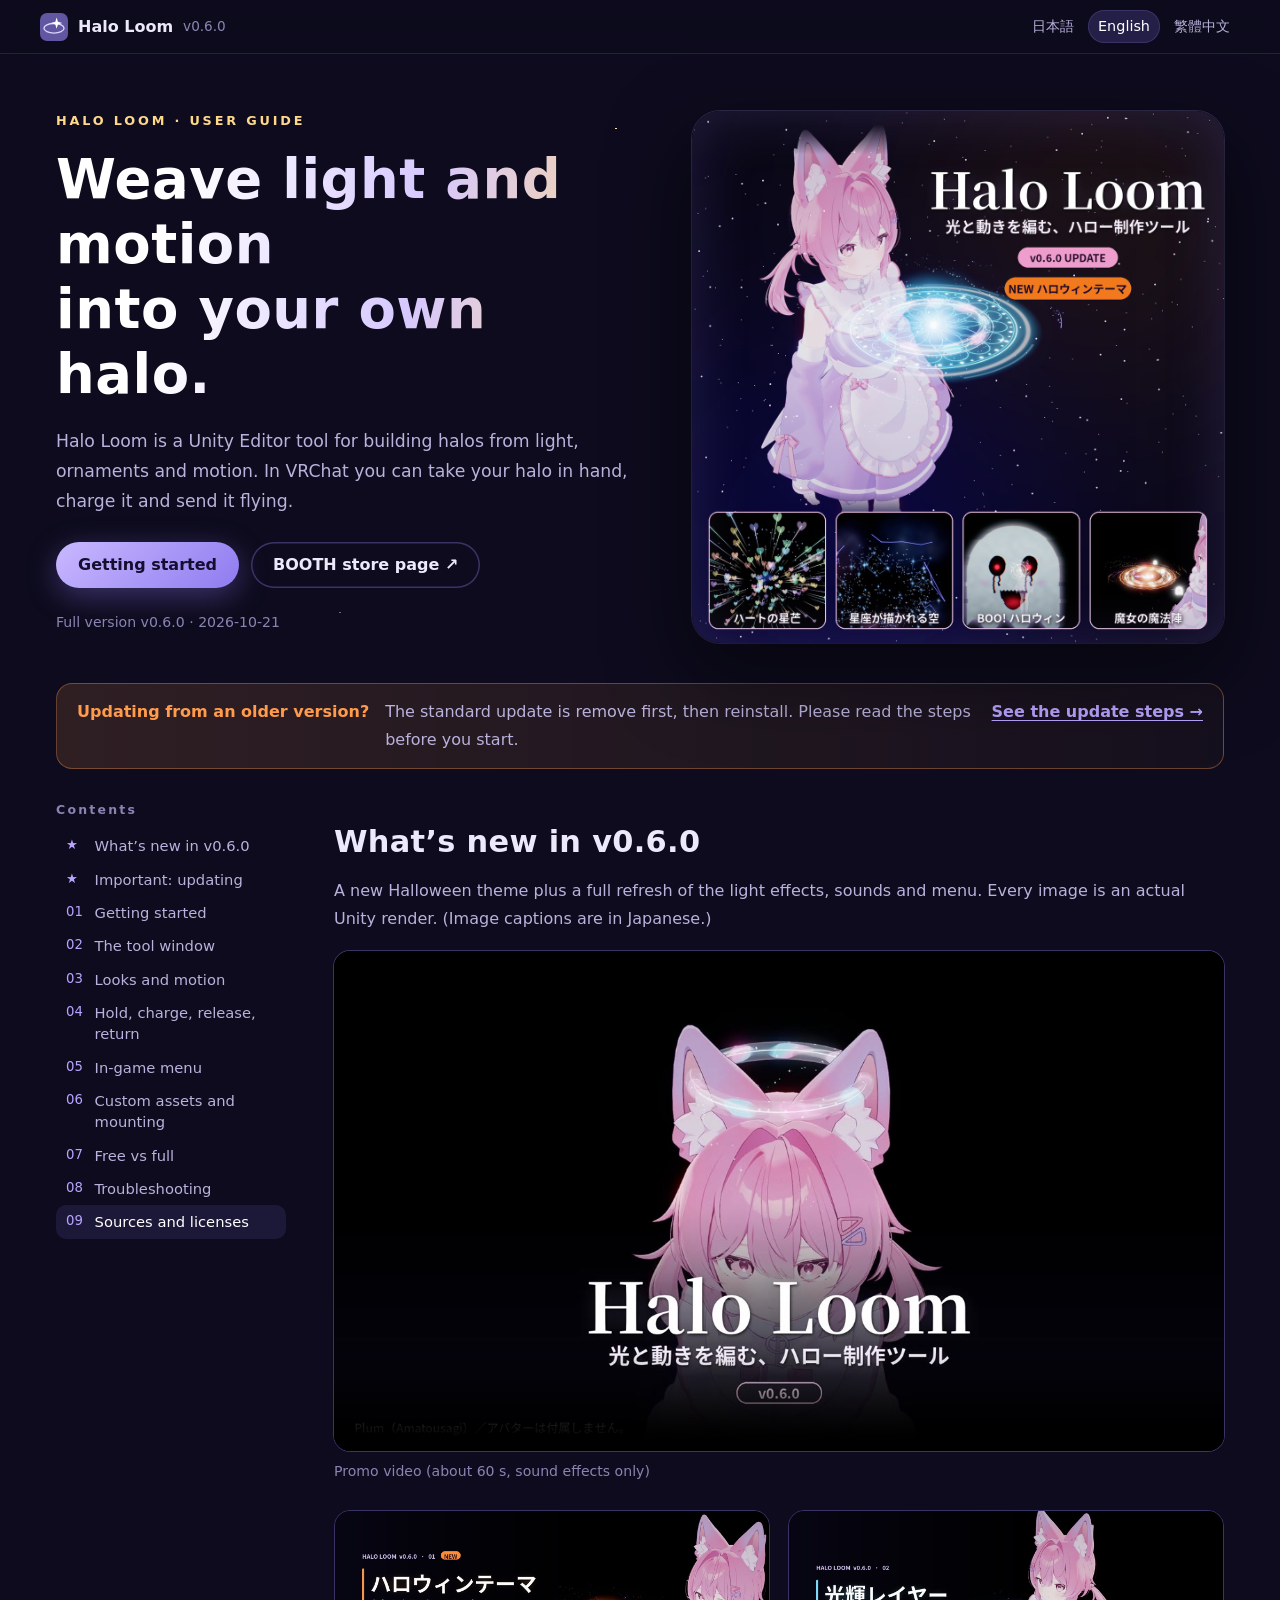
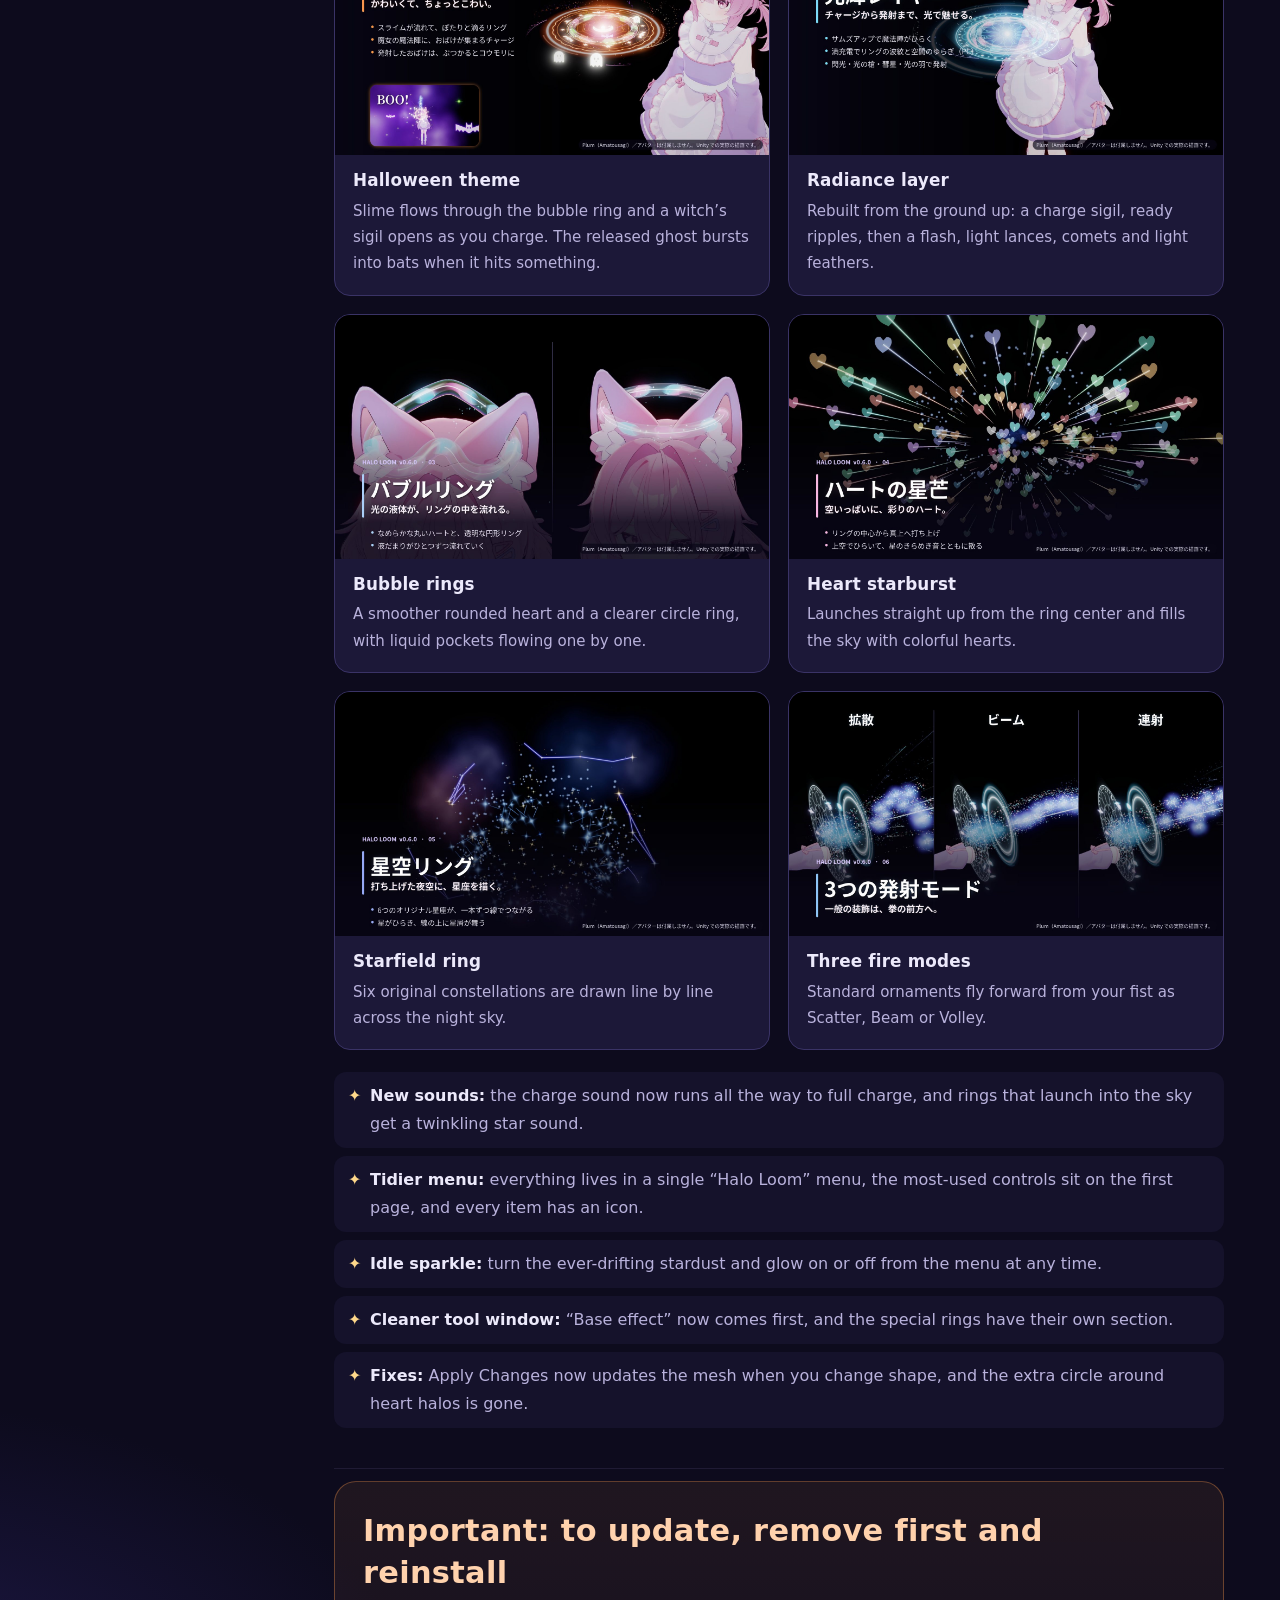
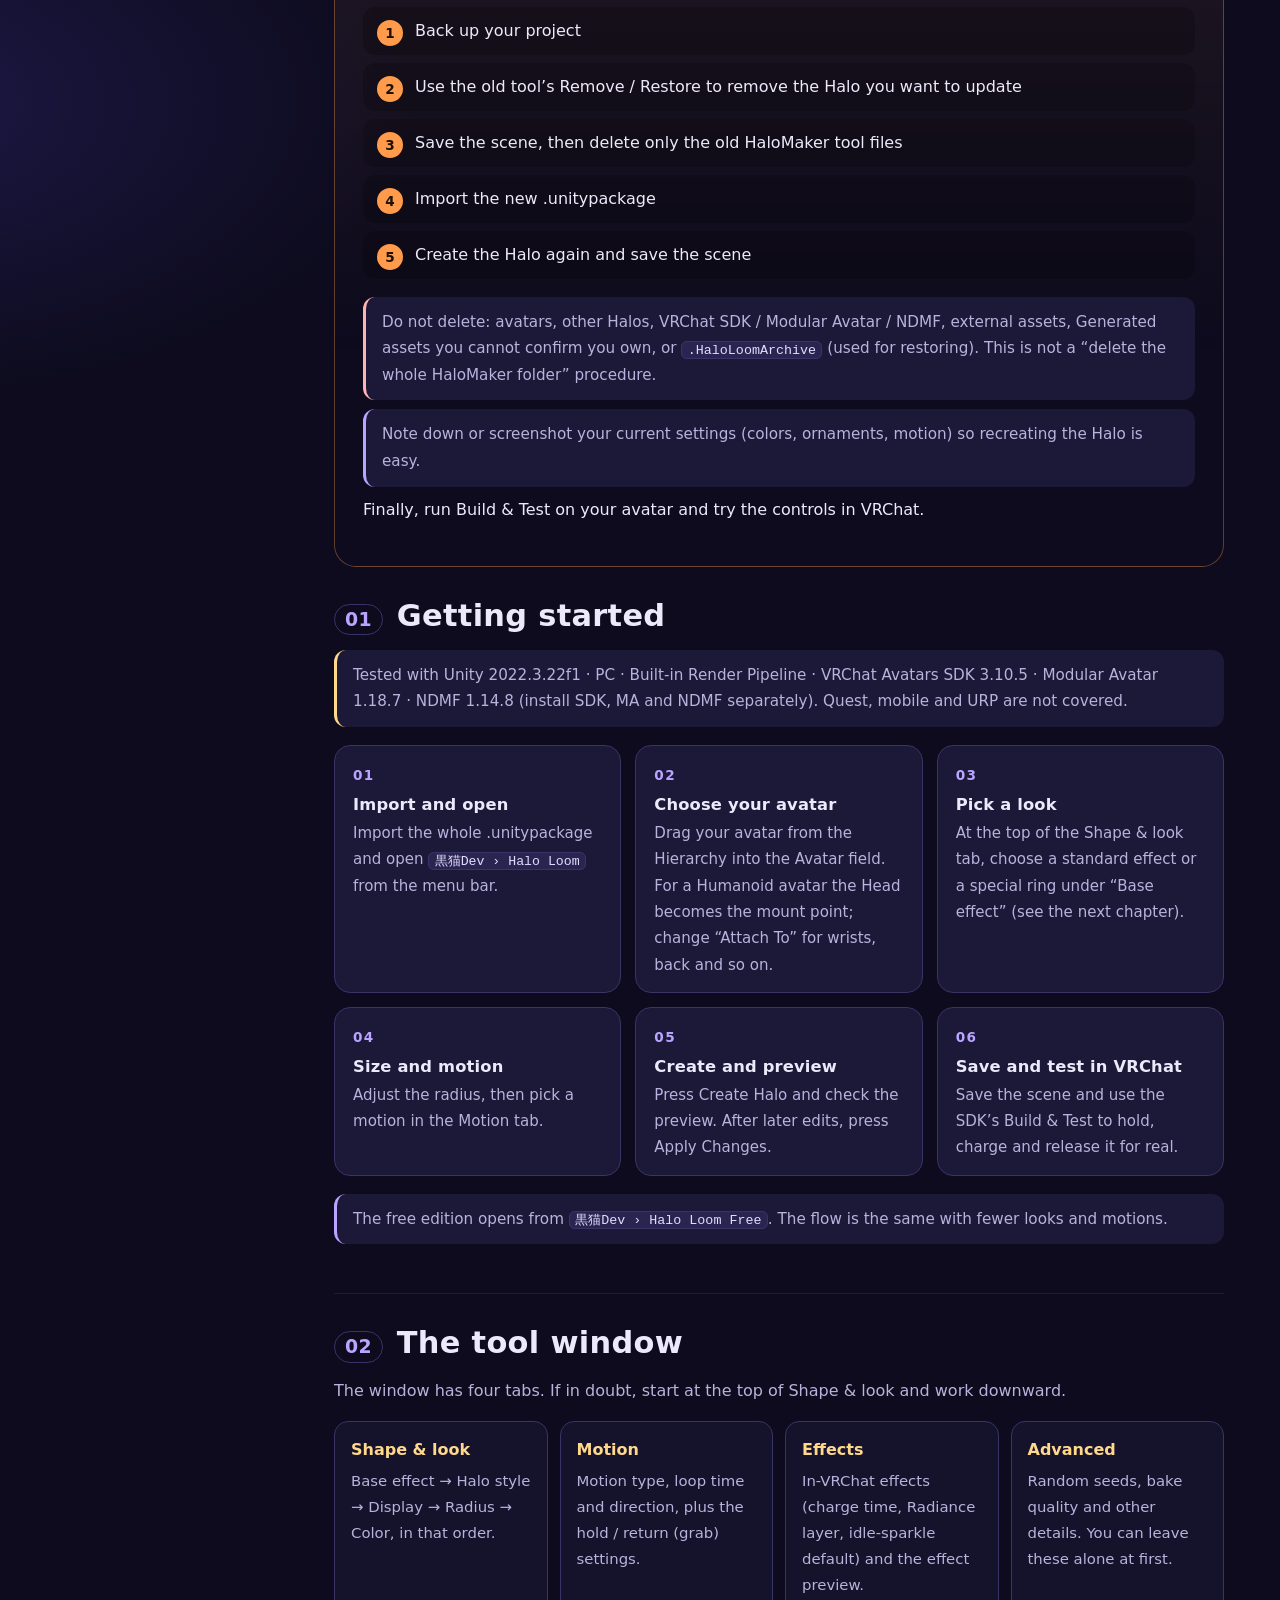
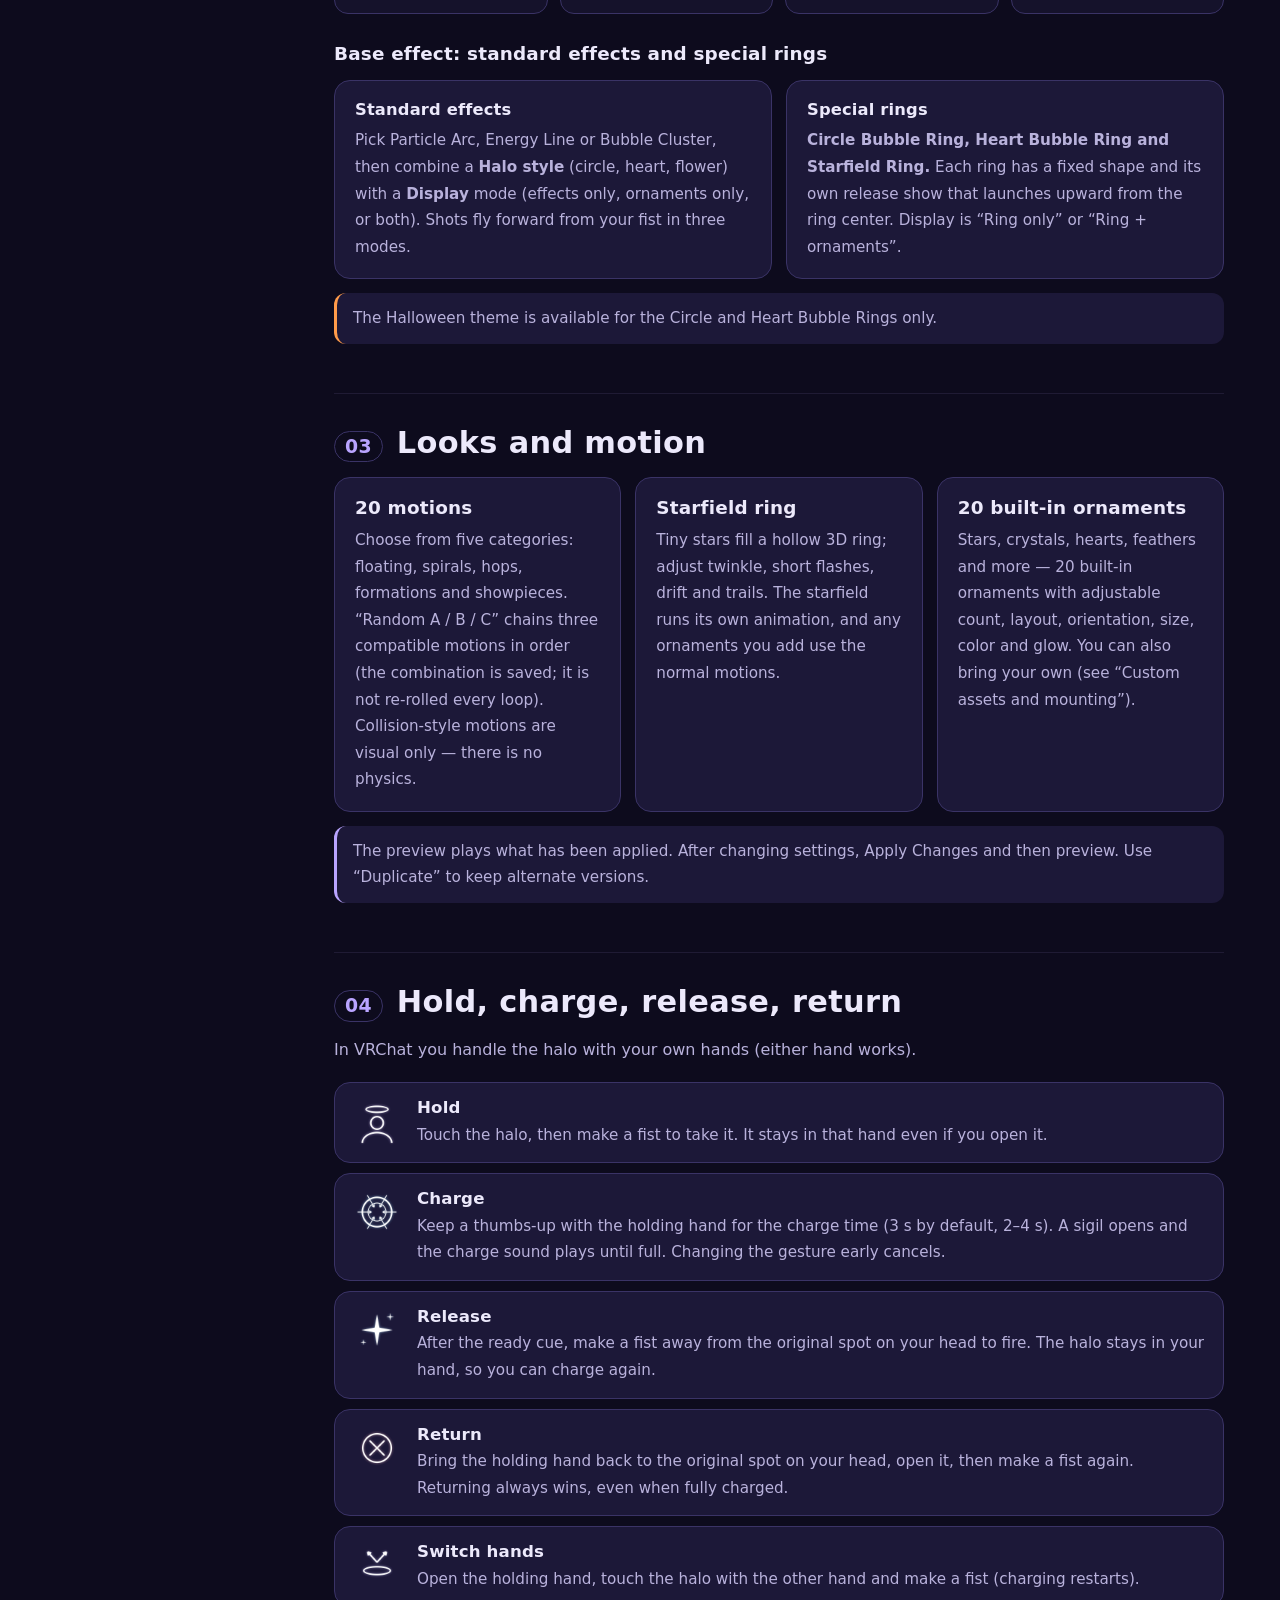
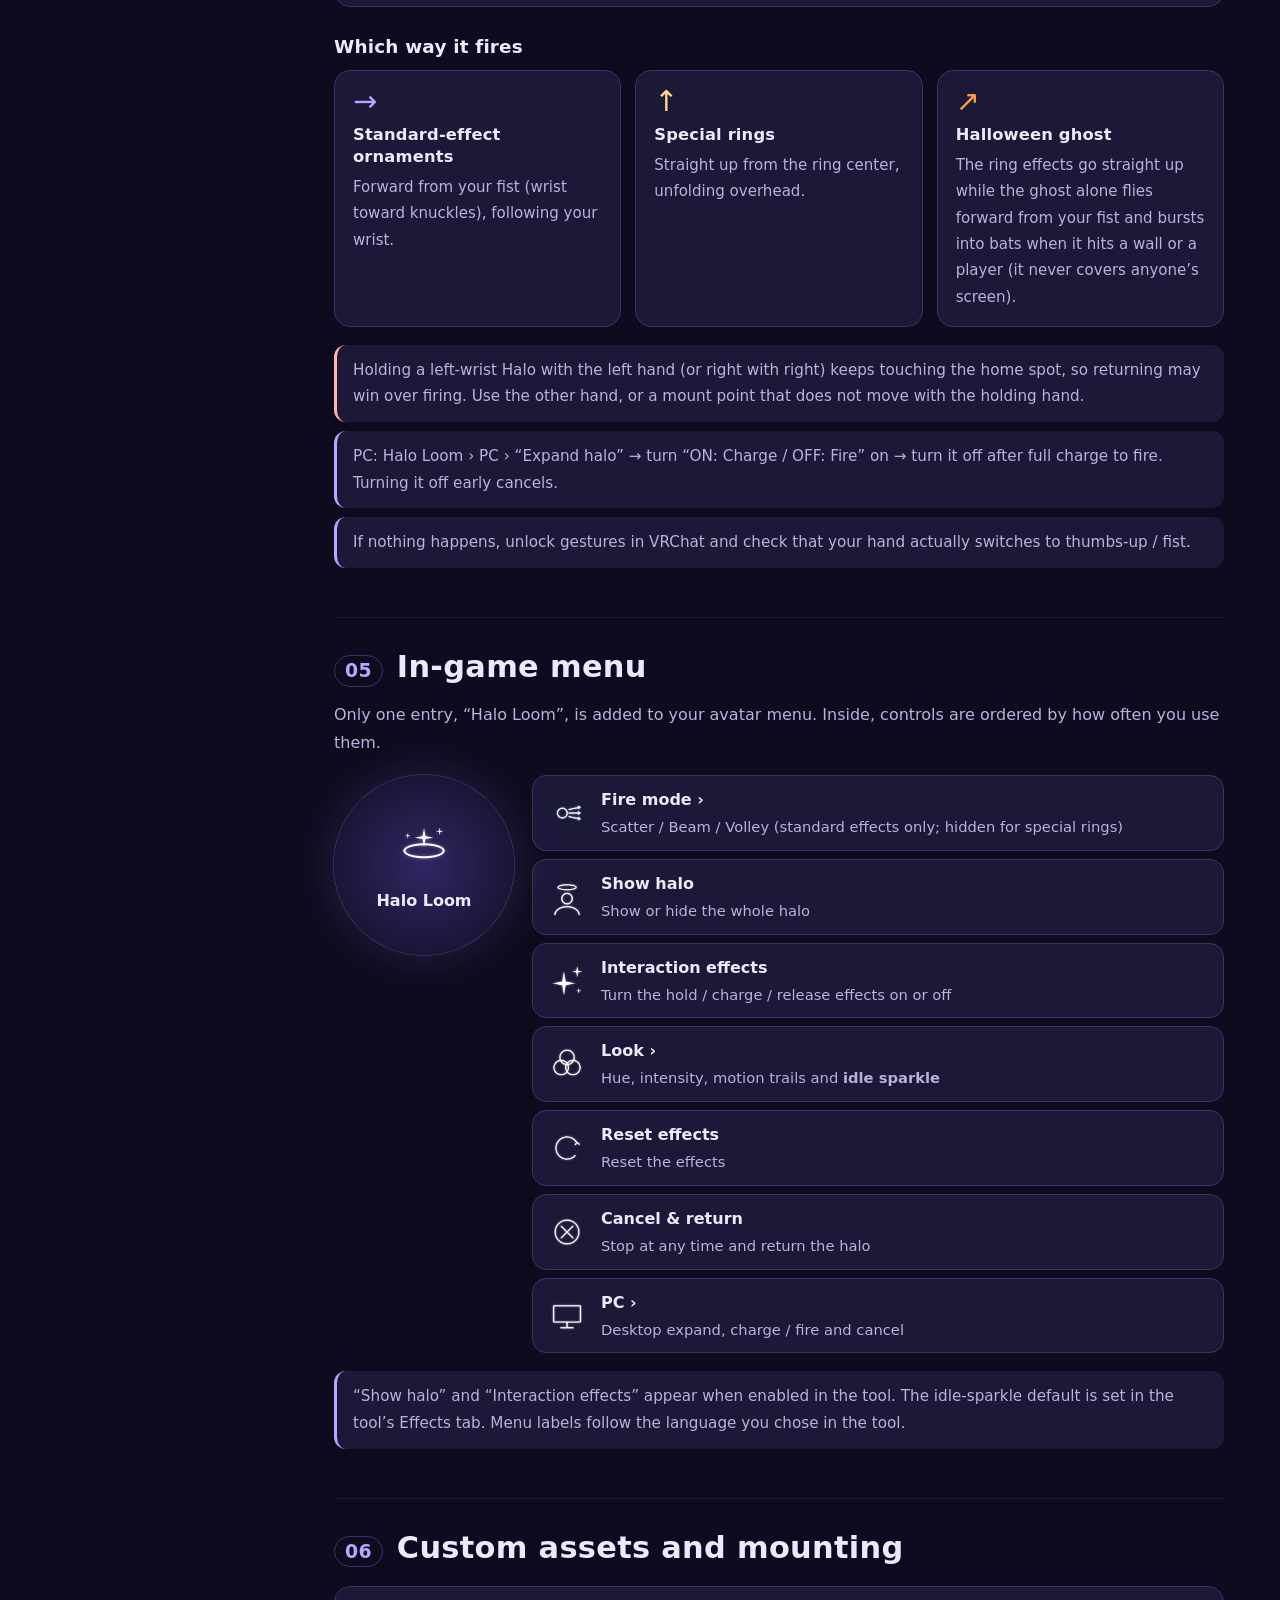
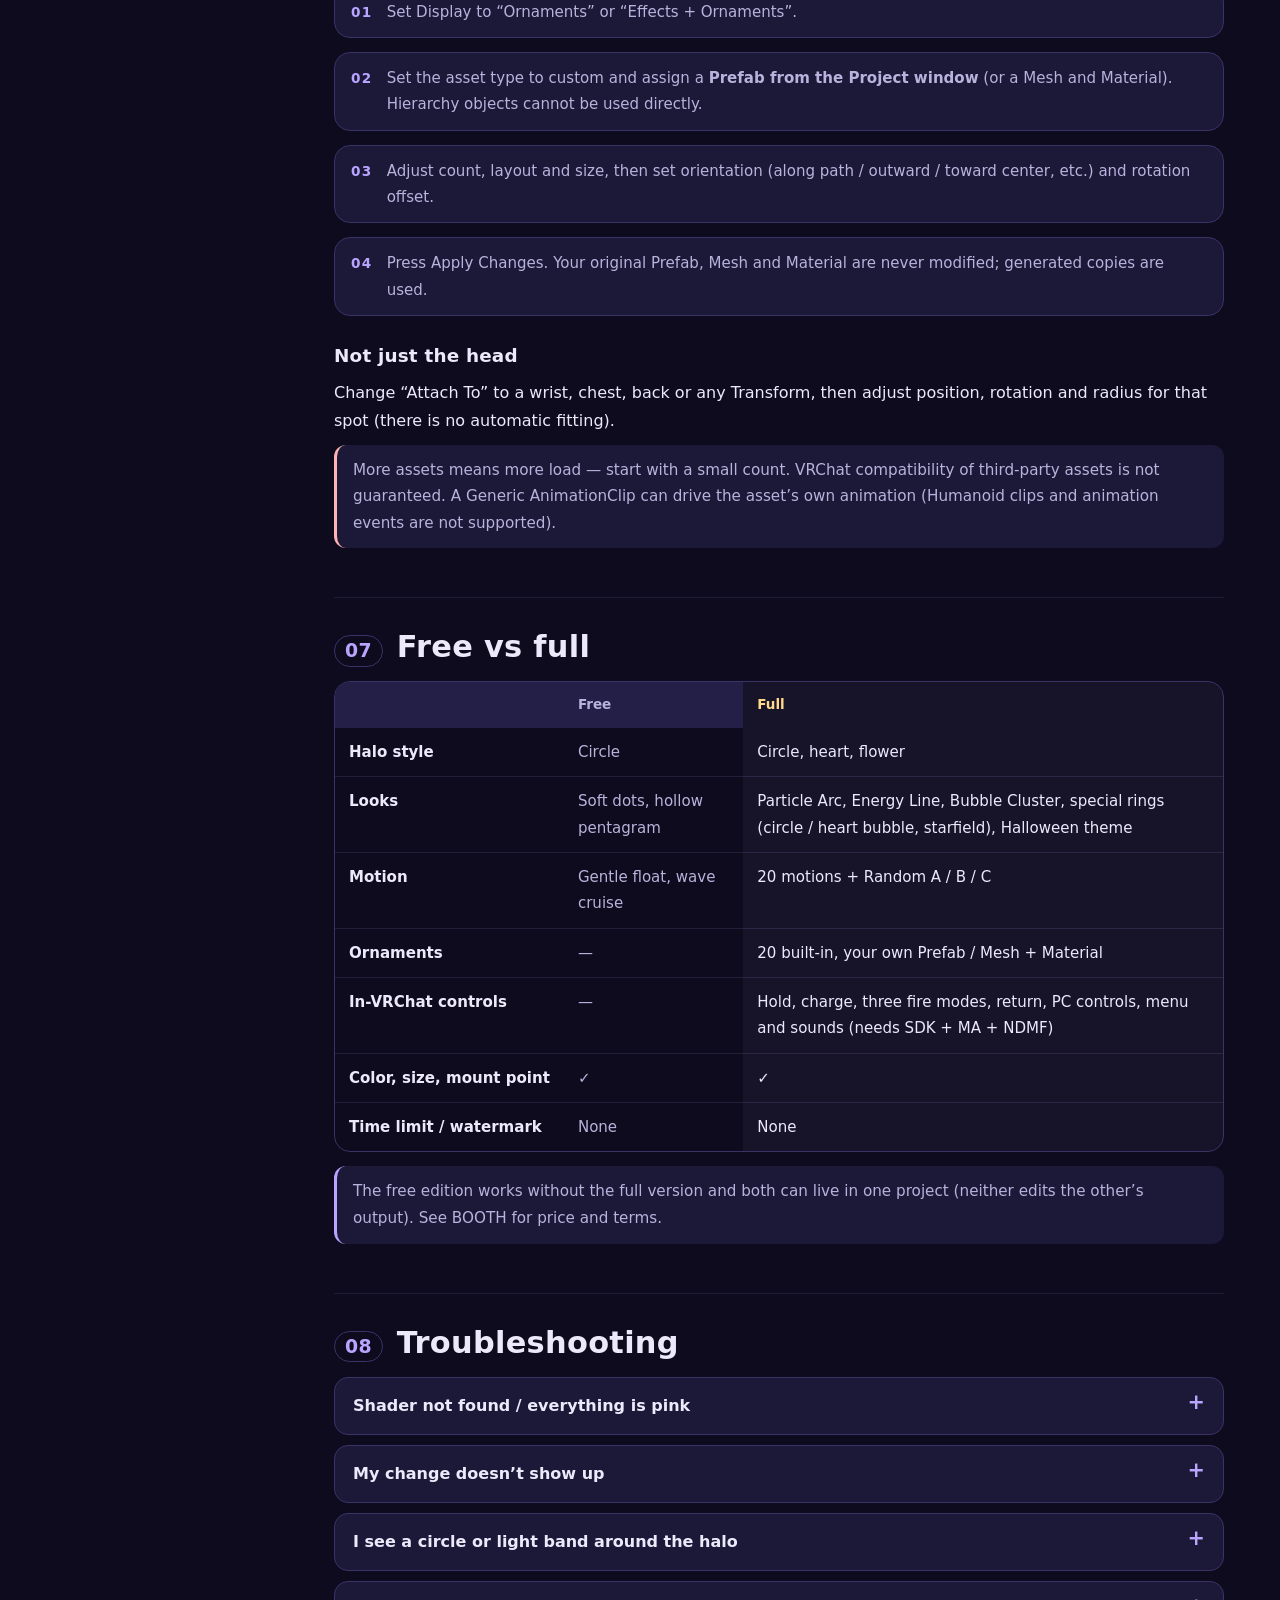
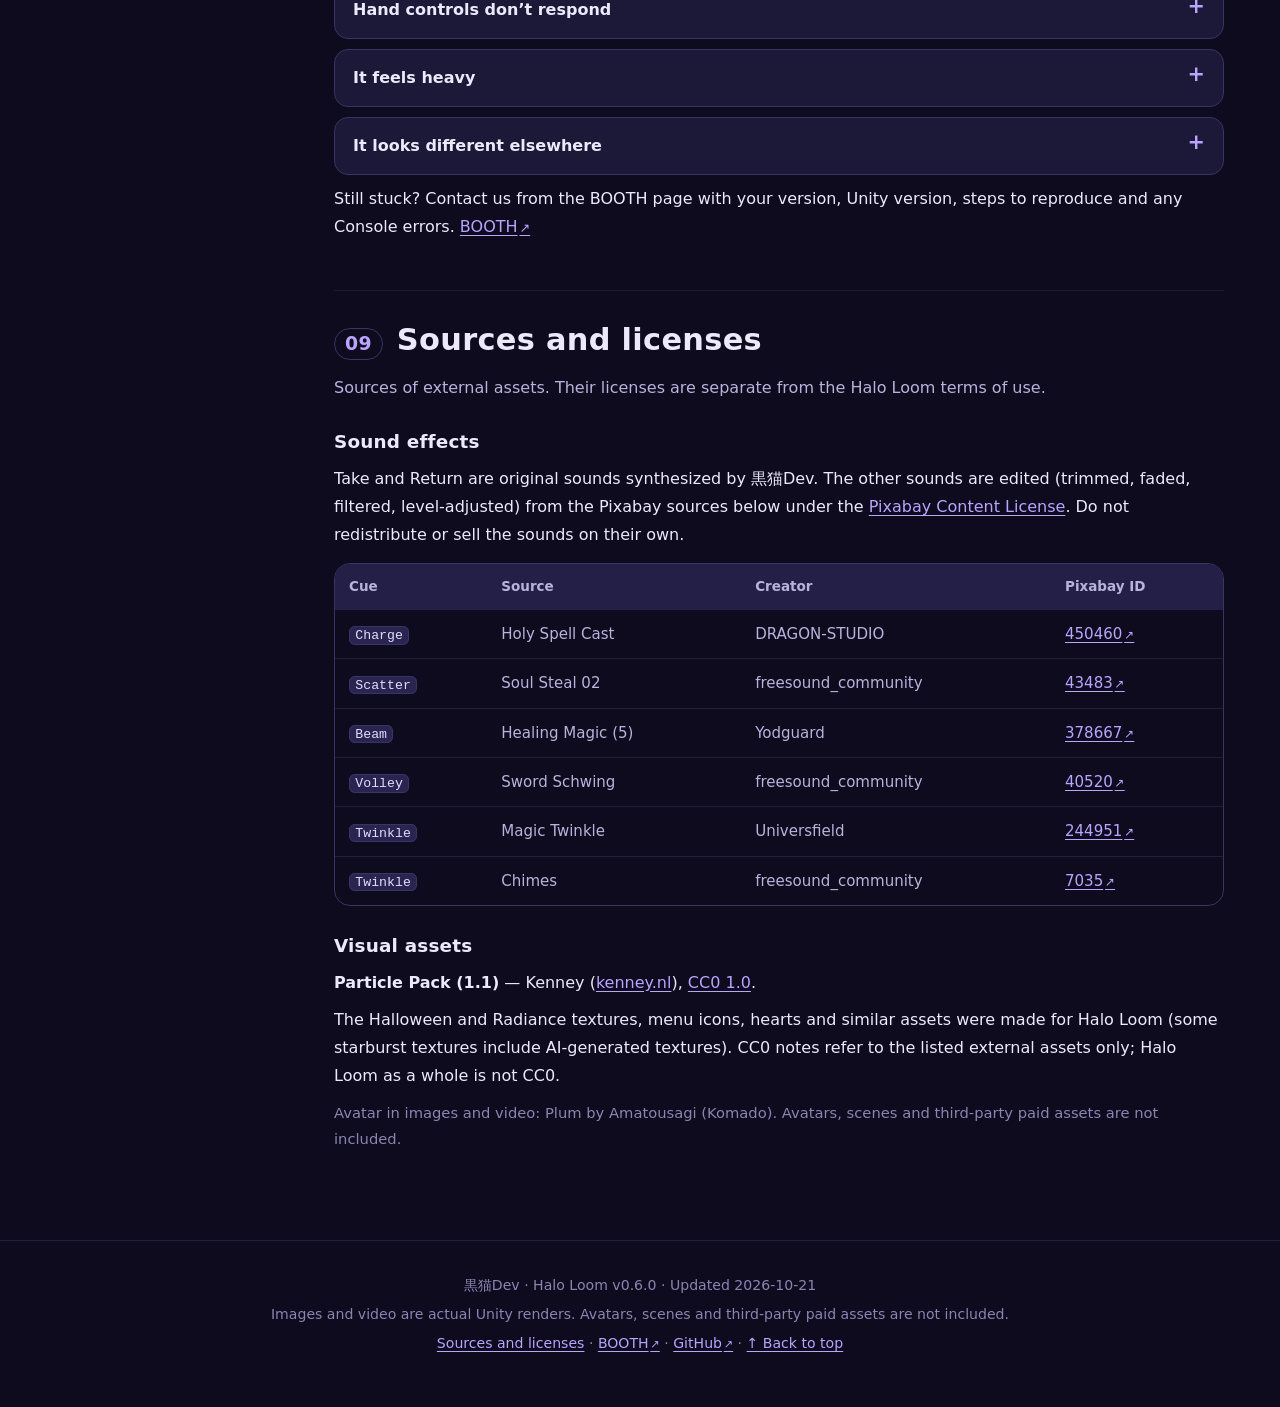
==== commit a86520d7: "Rebuild guide for Halo Loom 0.6.0 Co-Authored-By: Claude Opus 5.5 <noreply@anthropic.com> Claude-Ses" ====
--- a/en.html
+++ b/en.html
@@ -1,35 +1,77 @@
 <!doctype html>
-<html lang="en"><head><meta charset="utf-8"><meta name="viewport" content="width=device-width,initial-scale=1"><title>Halo Loom — User Guide</title><meta name="description" content="Halo Loom is a Unity Editor tool for creating halos from glowing effects and ornaments. Start with one halo, then make it yours with color, custom assets and motion."><meta name="theme-color" content="#6056a1"><link rel="stylesheet" href="site.css?v=0.5.1-reinstall-20261018"><link rel="icon" href="favicon.svg" type="image/svg+xml"><link rel="alternate" hreflang="ja" href="index.html"><link rel="alternate" hreflang="en" href="en.html"><link rel="alternate" hreflang="zh-Hant" href="zh.html"><script src="gallery.js?v=0.5.1-20261018" defer></script></head>
-<body id="top"><a class="skip" href="#main">Skip to content</a><header><div class="top"><a class="brand" href="en.html"><small>黒猫Dev</small>Halo Loom</a><nav class="languages" aria-label="Language"><a href="index.html" lang="ja">JP</a><a href="en.html" lang="en" aria-current="page">EN</a><a href="zh.html" lang="zh-Hant">ZH</a></nav></div></header>
-<section class="update-banner" aria-labelledby="update-important"><h2 id="update-important">Important: remove the old version before reinstalling</h2><p>Back up the project → remove the current Halo using the old tool → remove only the old HaloMaker tool files → import the new version → create the Halo again</p><a class="button" href="#reinstall">Read the update steps ↓</a></section>
-<div class="hero"><div class="hero-copy"><div class="eyebrow">HALO LOOM / USER GUIDE</div><h1>Make light and motion<br>your own.</h1><p>Halo Loom is a Unity Editor tool for creating halos from glowing effects and ornaments. Start with one halo, then make it yours with color, custom assets and motion.</p><div class="buttons"><a class="button" href="#start">Get started</a><a class="button secondary" href="https://kuronekodev.booth.pm/items/8914197">View on BOOTH ↗</a></div><p class="muted">Pro 0.5.1 · Free is a separate edition</p></div><a class="hero-image" href="assets/05-crystals.png"><img src="assets/05-crystals.png" alt="An actual Unity render of pale blue crystals orbiting in a halo" width="1024" height="1024"></a></div>
-<div class="shell"><aside><nav aria-label="IN THIS GUIDE"><p>IN THIS GUIDE</p><a class="nav-important" href="#reinstall">Important: update / reinstall</a><a href="#start">01 &nbsp; Get started</a><a href="#workspace">02 &nbsp; Four workspaces</a><a href="#custom">03 &nbsp; Custom assets & attachment</a><a href="#motion">04 &nbsp; Effects & motion</a><a href="#interaction">05 &nbsp; Hold, charge, fire and return</a><a href="#editions">06 &nbsp; Free vs Pro</a><a href="#faq">07 &nbsp; Troubleshooting</a><a href="#credits">08 &nbsp; Sources and licenses</a></nav></aside><main id="main">
-<section id="reinstall"><h2>Important: remove the old version before reinstalling</h2><ol class="steps"><li><p>Back up the project</p></li><li><p>remove the current Halo using the old tool</p></li><li><p>remove only the old HaloMaker tool files</p></li><li><p>import the new version</p></li><li><p>create the Halo again</p></li></ol><p>Record your current settings before recreating the Halo. Use Remove / Restore in the old tool to remove only the Halo being updated, then save the scene before removing the old tool files. Keep your Avatar, other Halos, SDK / MA / NDMF, external source assets, Generated assets whose ownership you cannot confirm, and `.HaloLoomArchive`. This is not an instruction to delete the entire HaloMaker folder.</p><p>Import the complete new `.unitypackage`, create a new Halo and save the scene. Then check Build &amp; Test and in-game controls on the target Avatar.</p><details><summary>Loading and applying an existing Halo</summary><p>Current-structure 0.5.0 workspaces also support loading an existing Halo and using Apply Changes. The standard update instructions on this page use removal and reinstallation.</p></details></section>
-<section id="start"><h2><span>01</span>Get started</h2><p>Back up your project first. The development/check environment for Pro 0.5.1 is Unity 2022.3.22f1 / PC / Built-in, VRChat Avatars SDK 3.10.5, Modular Avatar 1.18.7 and NDMF 1.14.8. Install these dependencies separately. This does not establish minimum-version, Quest, mobile or URP compatibility.</p><div class="note">Import the whole Pro package, including Editor, Shaders and Audio. Without SDK / MA / NDMF, the VRChat backend is excluded from compilation and Create / Apply is unavailable. A no-SDK compile check does not establish full functionality. Keep shaders outside Editor.</div><ol class="steps"><li><h3>Import and open</h3><p>Import the downloaded .unitypackage in full. After compilation, open <code>黒猫Dev &gt; Halo Loom</code>.</p></li><li><h3>Assign your Avatar and attachment</h3><p>In Basic, drag the scene Avatar root from the Hierarchy into Avatar. A valid Humanoid initially uses Head. If Head cannot be resolved, assign the attachment Transform yourself.</p></li><li><h3>Set position and size</h3><p>Adjust Position, Rotation and Radius, or enable Adjust in Scene View. Start with a small radius and check for overlap with the head and ears.</p></li><li><h3>Choose the appearance</h3><p>In Appearance, choose base effects, ornaments, or a mix of both. Adjust color, count and size. For your own models, see Custom assets & attachment below.</p></li><li><h3>Choose the motion</h3><p>In Motion, select a category and preset, then adjust loop duration. A starfield-only halo instead uses twinkle, movement and trails.</p></li><li><h3>Create and preview</h3><p>Click Create Halo, then Preview Motion. When editing an existing halo, apply your changes before previewing.</p></li><li><h3>Save and check in use</h3><p>Save your Unity scene. For VRChat avatars, also check with the SDK’s Build & Test. Keep the Generated assets referenced by any halo still in use.</p></li></ol><div class="note">Using Free? Open 黒猫Dev > Halo Loom Free instead. The basic workflow is similar, but the available effects and motions differ.</div></section>
-<section id="workspace"><h2><span>02</span>Four workspaces</h2><p>Separate where the halo sits, what it looks like, and how it moves.</p><div class="workspace"><figure><h3>Basic</h3><p>Set Avatar, attachment, position, rotation and radius. Locate Current Halo selects and highlights the object in the Hierarchy without changing the Scene view zoom.</p><a href="assets/01-basic-JP.png"><img loading="lazy" src="assets/01-basic-JP.png" alt="Actual Unity interface — Basic" width="661" height="865"></a><figcaption>Click the image to enlarge</figcaption></figure><figure><h3>Appearance</h3><p>Choose base effects, ornaments or both. Set materials, color, count, size, transparency and trails. Available controls depend on the current style.</p><a href="assets/02-appearance-JP.png"><img loading="lazy" src="assets/02-appearance-JP.png" alt="Actual Unity interface — Appearance" width="661" height="865"></a><figcaption>Click the image to enlarge</figcaption></figure><figure><h3>Motion</h3><p>Choose motion and loop duration. Read the description to see what a preset does. Adjust object count in Appearance.</p><a href="assets/03-motion-JP.png"><img loading="lazy" src="assets/03-motion-JP.png" alt="Actual Unity interface — Motion" width="661" height="865"></a><figcaption>Click the image to enlarge</figcaption></figure><figure><h3>Advanced</h3><p>Fine-tune seeds, motion details, phase timing, materials and bake quality. Defaults are a good starting point.</p><a href="assets/04-advanced-JP.png"><img loading="lazy" src="assets/04-advanced-JP.png" alt="Actual Unity interface — Advanced" width="661" height="865"></a><figcaption>Click the image to enlarge</figcaption></figure></div><p class="muted">Screenshots show the earlier UI (2026-10-01). Layout and labels may differ in 0.5.1. Assign your actual Avatar when configuring it.</p></section>
-<section id="custom"><h2><span>03</span>Custom assets & attachment</h2><p>Pro supports your own small props as well as stars and crystals. Make something elegant, playful, or a little unexpected.</p><ol><li>In Appearance, choose Ornaments or a mix of effects and ornaments.</li><li>Select Custom as the asset source and assign a <strong>Prefab from the Project window</strong>, not a scene instance from the Hierarchy. You can use Mesh + Material instead.</li><li>Set count, placement and scale. Radius changes the orbit; ornament scale changes the asset itself.</li><li>Choose Follow Path, Face Outward, Face Center or another orientation. Adjust the rotation offset when the model’s own forward axis does not match.</li><li>Choose motion, then create or apply. Generated instances are used; the original Prefab, Mesh and Material assets are not edited.</li></ol><h3>Not just above the head</h3><p>In Basic, change the attachment to a wrist, chest, back Transform or your own anchor. Adjust local position, rotation and radius to suit the location. This is manual placement, not automatic fitting to each body part.</p><div class="note">More copies mean more polygons, renderers and potentially particles. Start with a low count. Cost estimates do not capture every runtime effect or transparent overlap. Halo Loom does not guarantee compatibility for third-party assets or runtime components.</div><details><summary>Can the asset play its own animation?</summary><p>An optional Generic AnimationClip can animate the asset independently of the outer halo motion. Bindings must be relative to the asset root. Humanoid clips, Animation Events and mismatched bindings are not supported. If the Prefab already has an Animator Controller or legacy Animation, leave the extra clip empty to preserve that setup, or provide an asset without a controller. Editor preview of third-party Animator setups is not guaranteed.</p></details></section>
-<section id="motion"><h2><span>04</span>Effects & motion</h2><div class="gallery"><figure><a href="assets/02-light-trails.png"><img loading="lazy" src="assets/02-light-trails.png" alt="Light trails" width="1024" height="1024"></a><figcaption>Light trails</figcaption></figure><figure><a href="assets/04-energy-lines.png"><img loading="lazy" src="assets/04-energy-lines.png" alt="Energy lines" width="1024" height="1024"></a><figcaption>Energy lines</figcaption></figure><figure><a href="assets/03-bubbles.png"><img loading="lazy" src="assets/03-bubbles.png" alt="Bubbles" width="1024" height="1024"></a><figcaption>Bubbles</figcaption></figure><figure><a href="assets/01-starfield.png"><img loading="lazy" src="assets/01-starfield.png" alt="Starfield ring" width="1024" height="1024"></a><figcaption>Starfield ring</figcaption></figure></div><p>These are actual Unity examples, not additional bundled one-click presets. Energy lines have adjustable width; bubbles have a transparency control.</p><h3>Light and sparkle in 0.5.1</h3><div class="release-gallery"><figure><a href="assets/dev-051-light-and-sparkle-JP.jpg"><img loading="lazy" src="assets/dev-051-light-and-sparkle-JP.jpg" alt="Unity examples of circle, heart, starfield and ornament lighting in 0.5.1" width="1200" height="1200"></a><figcaption>Light and sparkle examples</figcaption></figure><figure><a href="assets/dev-051-colorful-hearts-JP.jpg"><img loading="lazy" src="assets/dev-051-colorful-hearts-JP.jpg" alt="Unity examples of colorful hearts spreading from the heart-shaped ring during release and its lingering particles" width="1200" height="1200"></a><figcaption>Colorful hearts and lingering sparkle</figcaption></figure></div><p class="muted">Actual Unity Editor examples captured on 2026-10-18. Text within the images is Japanese. Click an image to enlarge it.</p><h3>20 motions for ornaments and light bodies</h3><p>Choose from gentle, spiral, hopping, formation and performance categories. Fit your assets with a calm motion first, then try a toroidal helix, hops or a collapse sequence. Clash motions are visual choreography, not physics collisions. Large assets may overlap.</p><h3>A starfield with twinkle and small movements</h3><p>Tiny four-point stars fill a hollow, three-dimensional ring. Appearance controls density, star size and ring thickness; Motion controls twinkle, flashes, movement and trails. The starfield has its own animation, while ornaments in a mixed style can use regular motion presets.</p><h3>Random A / B / C</h3><p>Select at least three compatible candidates to bake three different motions into an A → B → C loop. Loop duration covers all three sections. The selection is saved, not freshly randomized every cycle at runtime. Use the reshuffle control for a new combination.</p><div class="note">Preview plays applied animation. Apply after changing settings. Before editing, check the current Halo name at the top of the window. Use Create Copy when you want to keep the existing version.</div></section>
-<section id="interaction"><h2><span>05</span>Hold, charge, fire and return</h2><h3>0.5.1 — a fuller charge and release</h3><ul><li>Ornament charging draws light inward, followed by a gentle pulse that makes the ready state easier to recognize.</li><li>Scatter opens into a fan, Beam concentrates into narrow paths, and Volley fires in stages. Colorful jets and outward-spreading particles follow each release style.</li><li>The heart-shaped ring scatters colorful, twinkling hearts through its release and lingering particles.</li><li>The selected ornament models themselves fly out and return with the light. All 20 built-in ornaments are covered by the Unity checks.</li></ul><p class="muted">Examples are rendered in Unity Editor. VRChat Client, headset use, multiplayer visibility and GPU cost have not been revalidated for this update. Check the avatar and environment you intend to use.</p><div class="release-gallery"><figure><a href="assets/dev-051-charge-and-release-JP.jpg"><img loading="lazy" src="assets/dev-051-charge-and-release-JP.jpg" alt="Three stages of ornament charging: gathering light, the ready pulse and release with spreading particles" width="1200" height="1200"></a><figcaption>Gather light, get ready, release</figcaption></figure><figure><a href="assets/dev-051-three-release-styles-JP.jpg"><img loading="lazy" src="assets/dev-051-three-release-styles-JP.jpg" alt="The Scatter, Beam and Volley release styles with colorful particles and ornament models" width="1200" height="1200"></a><figcaption>Scatter, Beam and Volley</figcaption></figure></div><p class="muted">Actual Unity Editor examples captured on 2026-10-18. Text within the images is Japanese. Click an image to enlarge it.</p><ol><li>Touch the halo first, then make a fist with that hand to pick it up. Opening your hand keeps it attached. Contact and gestures use the owner’s hands.</li><li>Use the holding hand’s thumbs-up to charge (default 3 seconds, adjustable 2–4). Changing gesture early cancels charging. After the ready light/audio cue, opening your hand retains energy.</li><li>Make a fist away from the original head position to fire forward through your knuckles, following your wrist. Choose Scatter, Beam or Volley in Settings. The halo stays held after firing.</li><li>To return, move the same hand to the original head position, open it, then make a new fist. Return takes priority even at full charge and needs no menu. Moving in with an already closed fist does not return it. A custom home uses its original position.</li><li>To transfer, open the holding hand, touch with the other hand, then make a fist; charging restarts. After returning, open and make a new fist to pick up again. Unlock gestures if needed.</li><li>PC: Halo Loom → PC → Expand → Charge ON → turn the same toggle OFF after the ready cue to fire. Turning it off early cancels. Cancel & return and Reset remain available.</li></ol><div class="note">The standard update procedure is to back up, remove the old Halo and old tool files, import the new version, and recreate the Halo. Read the <a href="#reinstall">removal and reinstallation steps</a>.</div></section>
-<section id="editions"><h2><span>06</span>Free vs Pro</h2><div class="table-wrap"><table><thead><tr><th scope="col">Feature</th><th scope="col">Free</th><th scope="col">Pro</th></tr></thead><tbody><tr><th scope="row">Base effects</th><td>Glow dots / hollow five-point stars</td><td>Particles / lines / bubbles / starfield</td></tr><tr><th scope="row">Motion</th><td>Calm Float / Wave Rider</td><td>20 presets + Random A/B/C</td></tr><tr><th scope="row">Paths</th><td>Circle</td><td>Circle / Heart / Flower</td></tr><tr><th scope="row">Ornaments & custom assets</th><td>Not included</td><td>20 ornaments; Prefab / Mesh + Material</td></tr><tr><th scope="row">Attachment, color & size</th><td>Adjustable</td><td>Adjustable</td></tr><tr><th scope="row">In-game interaction</th><td>Not included</td><td>Owner hold/transfer/charge/fire/head return and PC controls; SDK + MA + NDMF required</td></tr><tr><th scope="row">Time limit / watermark</th><td>None</td><td>None</td></tr></tbody></table></div><p class="muted">Free works without Pro. Both can coexist in one project, but do not edit each other’s generated halos. Check BOOTH for pricing and distribution terms.</p></section>
-<section id="faq"><h2><span>07</span>Troubleshooting</h2><details><summary>Shader missing, or everything is pink</summary><p>Check that both Editor and Shaders were imported, then reimport the complete package. Pro lives in Assets/黒猫Dev/HaloMaker; Free in Assets/黒猫Dev/HaloLoomFree. Shaders must stay outside Editor. If it persists, include the shader error from Console and your environment when contacting support.</p></details><details><summary>An existing halo is not detected</summary><p>Select the actual Halo object in the Hierarchy and check the editing target at the top. Select halos individually when there is more than one. Avoid creating another halo until you have checked selection and Avatar assignment. A read-only legacy object can be kept while you configure a new halo.</p></details><details><summary>Preview does not reflect my changes</summary><p>Apply the changes first. If live apply is off, changing a field alone does not update the generated halo. Also check which halo is being edited.</p></details><details><summary>Hand gestures do not respond</summary><p>Unlock gestures, touch the halo with your own hand, then make a fist. Thumbs-up charges; a fist away from home fires when ready. Open and make a new fist at home to return. Apply and save changes, then check using Build & Test. Normal animation preview does not simulate Client hand input.</p></details><details><summary>The effect is expensive or too crowded</summary><p>Reduce ornament count or star density and test with a lightweight asset. Check particles, multiple renderers and transparent overlap in custom Prefabs. A cost warning is not a complete performance diagnosis or FPS guarantee.</p></details><details><summary>What should I keep when updating or deleting?</summary><p>The standard update procedure is to back up, remove the old Halo and old tool files, import the new version, and recreate the Halo. Read the <a href="#reinstall">removal and reinstallation steps</a>.</p></details><details><summary>Will it look the same everywhere?</summary><p>Images were captured in Unity Editor / Built-in / DX11. World lighting, cameras and transparent overlap can change the result. This does not establish support for every platform, including Quest, mobile or URP. Check your target avatar in its actual environment.</p></details><p>If you need help, include the edition, Unity version, reproduction steps and Console error when contacting us through the product page. <a href="https://kuronekodev.booth.pm/items/8914197">View on BOOTH ↗</a></p><p class="back"><a href="#top">↑ Back to top</a></p></section>
-<section id="credits" lang="en">
-  <h2><span>08</span>Sources and licenses</h2>
-  <p>The external asset sources and licenses are listed below. Their licenses are separate from the terms for Halo Loom, avatars, and other assets.</p>
-  <h3>Interaction sound sources</h3>
-  <p>The seven included interaction cues are edited from the CC0 1.0 sources below, using excerpts, filtering, level adjustment, fades, and limited layering or pitch adjustment. Only the edited cues are included; the complete original sound packs are not bundled.</p>
-  <ul>
-    <li><strong>Magical Mystery Spell Burst</strong> — Creator: CVLTIV8R; <a href="https://freesound.org/people/CVLTIV8R/sounds/814946/" target="_blank" rel="noopener noreferrer">Source</a>; <a href="https://creativecommons.org/publicdomain/zero/1.0/" target="_blank" rel="noopener noreferrer">CC0 1.0 Universal</a>; Used for: Charge.</li>
-    <li><strong>Magic Potion FX</strong> — Creator: CVLTIV8R; <a href="https://freesound.org/people/CVLTIV8R/sounds/813142/" target="_blank" rel="noopener noreferrer">Source</a>; <a href="https://creativecommons.org/publicdomain/zero/1.0/" target="_blank" rel="noopener noreferrer">CC0 1.0 Universal</a>; Used for: Take, Charge, Ready, Beam, Return.</li>
-    <li><strong>Atmospheric Interaction Sound Pack</strong> — Creator: legoluft (Submitted by: qubodup); <a href="https://opengameart.org/node/3371" target="_blank" rel="noopener noreferrer">Source</a>; <a href="https://creativecommons.org/publicdomain/zero/1.0/" target="_blank" rel="noopener noreferrer">CC0 1.0 Universal</a>; Used for: Ready, Scatter, Beam, Volley. Source files used: space/link.wav, space/anchor_action.wav, space/magnet_action.wav.</li>
-  </ul>
-  <h3>External visual assets</h3>
-  <p><strong>Particle Pack (1.1)</strong> — Kenney Vleugels (Kenney.nl). <a href="https://kenney.nl/" target="_blank" rel="noopener noreferrer">Kenney official website</a>; <a href="https://creativecommons.org/publicdomain/zero/1.0/" target="_blank" rel="noopener noreferrer">CC0 1.0 Universal</a>.</p>
-  <p>Uses CC0 particle textures from Kenney Particle Pack (1.1).</p>
-  
-  <p>Additional filter template credits: Indigo Ray, Craig Nisbet, Zoltan Erdokovy, Heliagon, ThreeDee, Killst4r, Tim2501.</p>
-  <h3>Halo Loom production assets</h3>
-  <p>Some star-glint textures were AI-generated for Halo Loom. Heart masks are original procedural assets; other meshes, materials, animators and fluid shaders are Halo Loom production assets.</p>
-  <p>The CC0 labels above describe the relevant external assets. They do not label the entire Halo Loom product as CC0 or create a new sublicense for third-party assets.</p>
-</section>
-
-</main></div><footer class="footer"><p>黒猫Dev · Halo Loom<br>Updated 2026-10-18 · Pro 0.5.1</p><p>Images show usage examples. Avatars, capture scenes and third-party paid reference assets are not included.<br><a href="#credits">Sources and licenses</a> · <a href="https://github.com/kuroneko11375/halo-loom-guide">GitHub</a> · <a href="https://kuronekodev.booth.pm/items/8914197">BOOTH</a></p></footer><dialog id="image-viewer" aria-label="Enlarged image"><button type="button" class="image-viewer-close" aria-label="Close image" autofocus>×</button><figure><img id="image-viewer-image" alt=""><figcaption id="image-viewer-caption"></figcaption></figure></dialog></body></html>+<html lang="en">
+<head>
+<meta charset="utf-8">
+<meta name="viewport" content="width=device-width,initial-scale=1">
+<title>Halo Loom User Guide</title>
+<meta name="description" content="The official guide to Halo Loom — build halos in Unity, then hold, charge and release them in VRChat.">
+<meta name="color-scheme" content="dark">
+<meta property="og:title" content="Halo Loom User Guide">
+<meta property="og:description" content="The official guide to Halo Loom — build halos in Unity, then hold, charge and release them in VRChat.">
+<meta property="og:image" content="https://kuroneko11375.github.io/halo-loom-guide/assets/v060/main.jpg">
+<meta property="og:type" content="website">
+<link rel="alternate" hreflang="ja" href="https://kuroneko11375.github.io/halo-loom-guide/">
+<link rel="alternate" hreflang="en" href="https://kuroneko11375.github.io/halo-loom-guide/en.html">
+<link rel="alternate" hreflang="zh-Hant" href="https://kuroneko11375.github.io/halo-loom-guide/zh.html">
+<link rel="icon" href="favicon.svg" type="image/svg+xml">
+<link rel="stylesheet" href="site.css">
+<script src="gallery.js" defer></script>
+</head>
+<body id="top">
+<a class="skip" href="#main">Skip to content</a>
+<header class="bar"><a class="brand" href="#top"><img src="favicon.svg" alt="" width="28" height="28">Halo Loom <span>v0.6.0</span></a><nav class="langs" aria-label="Language"><a href="index.html" hreflang="ja">日本語</a><a href="en.html" aria-current="page" hreflang="en">English</a><a href="zh.html" hreflang="zh-Hant">繁體中文</a></nav></header>
+<div class="hero"><div class="sky" aria-hidden="true"></div>
+<div class="hero-copy"><p class="eyebrow">HALO LOOM · USER GUIDE</p><h1>Weave light and motion<br>into your own halo.</h1><p class="lead">Halo Loom is a Unity Editor tool for building halos from light, ornaments and motion. In VRChat you can take your halo in hand, charge it and send it flying.</p>
+<div class="buttons"><a class="btn" href="#start">Getting started</a><a class="btn ghost" href="https://kuronekodev.booth.pm/items/8914197" target="_blank" rel="noopener">BOOTH store page ↗</a></div>
+<p class="badge">Full version v0.6.0 · 2026-10-21</p></div>
+<a class="hero-art zoom" href="assets/v060/main.jpg" data-caption="Halo Loom v0.6.0 key visual"><img src="assets/v060/main.jpg" alt="Halo Loom v0.6.0 key visual" width="1200" height="1200" fetchpriority="high"></a></div>
+<aside class="banner"><strong>Updating from an older version?</strong><span>The standard update is remove first, then reinstall. Please read the steps before you start.</span><a href="#reinstall">See the update steps →</a></aside>
+<div class="layout">
+<nav class="toc" aria-label="Contents"><p>Contents</p><ol><li><a href="#new"><span class="num">★</span>What’s new in v0.6.0</a></li><li><a href="#reinstall"><span class="num">★</span>Important: updating</a></li><li><a href="#start"><span class="num">01</span>Getting started</a></li><li><a href="#workspace"><span class="num">02</span>The tool window</a></li><li><a href="#motion"><span class="num">03</span>Looks and motion</a></li><li><a href="#interaction"><span class="num">04</span>Hold, charge, release, return</a></li><li><a href="#menu"><span class="num">05</span>In-game menu</a></li><li><a href="#custom"><span class="num">06</span>Custom assets and mounting</a></li><li><a href="#editions"><span class="num">07</span>Free vs full</a></li><li><a href="#faq"><span class="num">08</span>Troubleshooting</a></li><li><a href="#credits"><span class="num">09</span>Sources and licenses</a></li></ol></nav>
+<main id="main">
+<section id="new" class="sec "><h2>What’s new in v0.6.0</h2><p class="lead">A new Halloween theme plus a full refresh of the light effects, sounds and menu. Every image is an actual Unity render. (Image captions are in Japanese.)</p>
+<figure class="video"><video controls preload="none" playsinline poster="assets/v060/pv-poster.jpg" width="1280" height="720"><source src="assets/v060/pv.mp4" type="video/mp4"></video><figcaption>Promo video (about 60 s, sound effects only)</figcaption></figure>
+<div class="cards"><article class="card"><a class="zoom" href="assets/v060/01_halloween.jpg" data-caption="Halloween theme"><img src="assets/v060/01_halloween.jpg" alt="Halloween theme" width="1600" height="900" loading="lazy"></a><h3>Halloween theme</h3><p>Slime flows through the bubble ring and a witch’s sigil opens as you charge. The released ghost bursts into bats when it hits something.</p></article><article class="card"><a class="zoom" href="assets/v060/02_charge.jpg" data-caption="Radiance layer"><img src="assets/v060/02_charge.jpg" alt="Radiance layer" width="1600" height="900" loading="lazy"></a><h3>Radiance layer</h3><p>Rebuilt from the ground up: a charge sigil, ready ripples, then a flash, light lances, comets and light feathers.</p></article><article class="card"><a class="zoom" href="assets/v060/03_bubble.jpg" data-caption="Bubble rings"><img src="assets/v060/03_bubble.jpg" alt="Bubble rings" width="1600" height="900" loading="lazy"></a><h3>Bubble rings</h3><p>A smoother rounded heart and a clearer circle ring, with liquid pockets flowing one by one.</p></article><article class="card"><a class="zoom" href="assets/v060/04_heartburst.jpg" data-caption="Heart starburst"><img src="assets/v060/04_heartburst.jpg" alt="Heart starburst" width="1600" height="900" loading="lazy"></a><h3>Heart starburst</h3><p>Launches straight up from the ring center and fills the sky with colorful hearts.</p></article><article class="card"><a class="zoom" href="assets/v060/05_starfield.jpg" data-caption="Starfield ring"><img src="assets/v060/05_starfield.jpg" alt="Starfield ring" width="1600" height="900" loading="lazy"></a><h3>Starfield ring</h3><p>Six original constellations are drawn line by line across the night sky.</p></article><article class="card"><a class="zoom" href="assets/v060/06_modes.jpg" data-caption="Three fire modes"><img src="assets/v060/06_modes.jpg" alt="Three fire modes" width="1600" height="900" loading="lazy"></a><h3>Three fire modes</h3><p>Standard ornaments fly forward from your fist as Scatter, Beam or Volley.</p></article></div>
+<ul class="more"><li><strong>New sounds:</strong> the charge sound now runs all the way to full charge, and rings that launch into the sky get a twinkling star sound.</li><li><strong>Tidier menu:</strong> everything lives in a single “Halo Loom” menu, the most-used controls sit on the first page, and every item has an icon.</li><li><strong>Idle sparkle:</strong> turn the ever-drifting stardust and glow on or off from the menu at any time.</li><li><strong>Cleaner tool window:</strong> “Base effect” now comes first, and the special rings have their own section.</li><li><strong>Fixes:</strong> Apply Changes now updates the mesh when you change shape, and the extra circle around heart halos is gone.</li></ul></section>
+<section id="reinstall" class="sec alert"><h2>Important: to update, remove first and reinstall</h2><ol class="flow"><li>Back up your project</li><li>Use the old tool’s Remove / Restore to remove the Halo you want to update</li><li>Save the scene, then delete only the old HaloMaker tool files</li><li>Import the new .unitypackage</li><li>Create the Halo again and save the scene</li></ol>
+<p class="note warn">Do not delete: avatars, other Halos, VRChat SDK / Modular Avatar / NDMF, external assets, Generated assets you cannot confirm you own, or <code>.HaloLoomArchive</code> (used for restoring). This is not a “delete the whole HaloMaker folder” procedure.</p><p class="note">Note down or screenshot your current settings (colors, ornaments, motion) so recreating the Halo is easy.</p><p>Finally, run Build &amp; Test on your avatar and try the controls in VRChat.</p></section>
+<section id="start" class="sec "><h2><span class="num">01</span>Getting started</h2><p class="note env">Tested with Unity 2022.3.22f1 · PC · Built-in Render Pipeline · VRChat Avatars SDK 3.10.5 · Modular Avatar 1.18.7 · NDMF 1.14.8 (install SDK, MA and NDMF separately). Quest, mobile and URP are not covered.</p>
+<ol class="steps"><li><h3>Import and open</h3><p>Import the whole .unitypackage and open <code>黒猫Dev › Halo Loom</code> from the menu bar.</p></li><li><h3>Choose your avatar</h3><p>Drag your avatar from the Hierarchy into the Avatar field. For a Humanoid avatar the Head becomes the mount point; change “Attach To” for wrists, back and so on.</p></li><li><h3>Pick a look</h3><p>At the top of the Shape &amp; look tab, choose a standard effect or a special ring under “Base effect” (see the next chapter).</p></li><li><h3>Size and motion</h3><p>Adjust the radius, then pick a motion in the Motion tab.</p></li><li><h3>Create and preview</h3><p>Press Create Halo and check the preview. After later edits, press Apply Changes.</p></li><li><h3>Save and test in VRChat</h3><p>Save the scene and use the SDK’s Build &amp; Test to hold, charge and release it for real.</p></li></ol>
+<p class="note">The free edition opens from <code>黒猫Dev › Halo Loom Free</code>. The flow is the same with fewer looks and motions.</p></section>
+<section id="workspace" class="sec "><h2><span class="num">02</span>The tool window</h2><p class="lead">The window has four tabs. If in doubt, start at the top of Shape &amp; look and work downward.</p>
+<dl class="tabs"><div><dt>Shape &amp; look</dt><dd>Base effect → Halo style → Display → Radius → Color, in that order.</dd></div><div><dt>Motion</dt><dd>Motion type, loop time and direction, plus the hold / return (grab) settings.</dd></div><div><dt>Effects</dt><dd>In-VRChat effects (charge time, Radiance layer, idle-sparkle default) and the effect preview.</dd></div><div><dt>Advanced</dt><dd>Random seeds, bake quality and other details. You can leave these alone at first.</dd></div></dl>
+<h3>Base effect: standard effects and special rings</h3>
+<div class="split"><div class="panel"><h4>Standard effects</h4><p>Pick Particle Arc, Energy Line or Bubble Cluster, then combine a <strong>Halo style</strong> (circle, heart, flower) with a <strong>Display</strong> mode (effects only, ornaments only, or both). Shots fly forward from your fist in three modes.</p></div><div class="panel"><h4>Special rings</h4><p><strong>Circle Bubble Ring, Heart Bubble Ring and Starfield Ring.</strong> Each ring has a fixed shape and its own release show that launches upward from the ring center. Display is “Ring only” or “Ring + ornaments”.</p></div></div>
+<p class="note pumpkin">The Halloween theme is available for the Circle and Heart Bubble Rings only.</p></section>
+<section id="motion" class="sec "><h2><span class="num">03</span>Looks and motion</h2><div class="split three">
+<div class="panel"><h3>20 motions</h3><p>Choose from five categories: floating, spirals, hops, formations and showpieces. “Random A / B / C” chains three compatible motions in order (the combination is saved; it is not re-rolled every loop). Collision-style motions are visual only — there is no physics.</p></div>
+<div class="panel"><h3>Starfield ring</h3><p>Tiny stars fill a hollow 3D ring; adjust twinkle, short flashes, drift and trails. The starfield runs its own animation, and any ornaments you add use the normal motions.</p></div>
+<div class="panel"><h3>20 built-in ornaments</h3><p>Stars, crystals, hearts, feathers and more — 20 built-in ornaments with adjustable count, layout, orientation, size, color and glow. You can also bring your own (see “Custom assets and mounting”).</p></div></div>
+<p class="note">The preview plays what has been applied. After changing settings, Apply Changes and then preview. Use “Duplicate” to keep alternate versions.</p></section>
+<section id="interaction" class="sec "><h2><span class="num">04</span>Hold, charge, release, return</h2><p class="lead">In VRChat you handle the halo with your own hands (either hand works).</p>
+<ol class="cycle"><li><img src="assets/icons/ShowHalo.png" alt="" width="56" height="56" loading="lazy"><div><h3>Hold</h3><p>Touch the halo, then make a fist to take it. It stays in that hand even if you open it.</p></div></li><li><img src="assets/icons/Charge.png" alt="" width="56" height="56" loading="lazy"><div><h3>Charge</h3><p>Keep a thumbs-up with the holding hand for the charge time (3 s by default, 2–4 s). A sigil opens and the charge sound plays until full. Changing the gesture early cancels.</p></div></li><li><img src="assets/icons/ModeStar.png" alt="" width="56" height="56" loading="lazy"><div><h3>Release</h3><p>After the ready cue, make a fist away from the original spot on your head to fire. The halo stays in your hand, so you can charge again.</p></div></li><li><img src="assets/icons/Cancel.png" alt="" width="56" height="56" loading="lazy"><div><h3>Return</h3><p>Bring the holding hand back to the original spot on your head, open it, then make a fist again. Returning always wins, even when fully charged.</p></div></li><li><img src="assets/icons/Expand.png" alt="" width="56" height="56" loading="lazy"><div><h3>Switch hands</h3><p>Open the holding hand, touch the halo with the other hand and make a fist (charging restarts).</p></div></li></ol>
+<h3>Which way it fires</h3>
+<div class="dirs"><div class="dir d0"><span class="arrow" aria-hidden="true">→</span><h4>Standard-effect ornaments</h4><p>Forward from your fist (wrist toward knuckles), following your wrist.</p></div><div class="dir d1"><span class="arrow" aria-hidden="true">↑</span><h4>Special rings</h4><p>Straight up from the ring center, unfolding overhead.</p></div><div class="dir d2"><span class="arrow" aria-hidden="true">↗</span><h4>Halloween ghost</h4><p>The ring effects go straight up while the ghost alone flies forward from your fist and bursts into bats when it hits a wall or a player (it never covers anyone’s screen).</p></div></div>
+<p class="note warn">Holding a left-wrist Halo with the left hand (or right with right) keeps touching the home spot, so returning may win over firing. Use the other hand, or a mount point that does not move with the holding hand.</p><p class="note">PC: Halo Loom › PC › “Expand halo” → turn “ON: Charge / OFF: Fire” on → turn it off after full charge to fire. Turning it off early cancels.</p><p class="note">If nothing happens, unlock gestures in VRChat and check that your hand actually switches to thumbs-up / fist.</p></section>
+<section id="menu" class="sec "><h2><span class="num">05</span>In-game menu</h2><p class="lead">Only one entry, “Halo Loom”, is added to your avatar menu. Inside, controls are ordered by how often you use them.</p>
+<div class="radial"><div class="root"><img src="assets/icons/HaloLoom.png" alt="" width="64" height="64"><span>Halo Loom</span></div>
+<ul><li><img src="assets/icons/Modes.png" alt="" width="44" height="44" loading="lazy"><div><strong>Fire mode ›</strong><span>Scatter / Beam / Volley (standard effects only; hidden for special rings)</span></div></li><li><img src="assets/icons/ShowHalo.png" alt="" width="44" height="44" loading="lazy"><div><strong>Show halo</strong><span>Show or hide the whole halo</span></div></li><li><img src="assets/icons/Effects.png" alt="" width="44" height="44" loading="lazy"><div><strong>Interaction effects</strong><span>Turn the hold / charge / release effects on or off</span></div></li><li><img src="assets/icons/Look.png" alt="" width="44" height="44" loading="lazy"><div><strong>Look ›</strong><span>Hue, intensity, motion trails and <strong>idle sparkle</strong></span></div></li><li><img src="assets/icons/Reset.png" alt="" width="44" height="44" loading="lazy"><div><strong>Reset effects</strong><span>Reset the effects</span></div></li><li><img src="assets/icons/Cancel.png" alt="" width="44" height="44" loading="lazy"><div><strong>Cancel &amp; return</strong><span>Stop at any time and return the halo</span></div></li><li><img src="assets/icons/PC.png" alt="" width="44" height="44" loading="lazy"><div><strong>PC ›</strong><span>Desktop expand, charge / fire and cancel</span></div></li></ul></div>
+<p class="note">“Show halo” and “Interaction effects” appear when enabled in the tool. The idle-sparkle default is set in the tool’s Effects tab. Menu labels follow the language you chose in the tool.</p></section>
+<section id="custom" class="sec "><h2><span class="num">06</span>Custom assets and mounting</h2><ol class="steps compact"><li><p>Set Display to “Ornaments” or “Effects + Ornaments”.</p></li><li><p>Set the asset type to custom and assign a <strong>Prefab from the Project window</strong> (or a Mesh and Material). Hierarchy objects cannot be used directly.</p></li><li><p>Adjust count, layout and size, then set orientation (along path / outward / toward center, etc.) and rotation offset.</p></li><li><p>Press Apply Changes. Your original Prefab, Mesh and Material are never modified; generated copies are used.</p></li></ol>
+<h3>Not just the head</h3><p>Change “Attach To” to a wrist, chest, back or any Transform, then adjust position, rotation and radius for that spot (there is no automatic fitting).</p><p class="note warn">More assets means more load — start with a small count. VRChat compatibility of third-party assets is not guaranteed. A Generic AnimationClip can drive the asset’s own animation (Humanoid clips and animation events are not supported).</p></section>
+<section id="editions" class="sec "><h2><span class="num">07</span>Free vs full</h2><div class="table-wrap"><table class="compare"><thead><tr><th scope="col"></th><th scope="col">Free</th><th scope="col" class="full">Full</th></tr></thead>
+<tbody><tr><th scope="row">Halo style</th><td>Circle</td><td class="full">Circle, heart, flower</td></tr><tr><th scope="row">Looks</th><td>Soft dots, hollow pentagram</td><td class="full">Particle Arc, Energy Line, Bubble Cluster, special rings (circle / heart bubble, starfield), Halloween theme</td></tr><tr><th scope="row">Motion</th><td>Gentle float, wave cruise</td><td class="full">20 motions + Random A / B / C</td></tr><tr><th scope="row">Ornaments</th><td>—</td><td class="full">20 built-in, your own Prefab / Mesh + Material</td></tr><tr><th scope="row">In-VRChat controls</th><td>—</td><td class="full">Hold, charge, three fire modes, return, PC controls, menu and sounds (needs SDK + MA + NDMF)</td></tr><tr><th scope="row">Color, size, mount point</th><td>✓</td><td class="full">✓</td></tr><tr><th scope="row">Time limit / watermark</th><td>None</td><td class="full">None</td></tr></tbody></table></div>
+<p class="note">The free edition works without the full version and both can live in one project (neither edits the other’s output). See BOOTH for price and terms.</p></section>
+<section id="faq" class="sec "><h2><span class="num">08</span>Troubleshooting</h2><details><summary>Shader not found / everything is pink</summary><p>Re-import the whole package (Editor, Shaders, Visuals, Audio). The full version lives in <code>Assets/黒猫Dev/HaloMaker</code>, the free one in <code>Assets/黒猫Dev/HaloLoomFree</code>.</p></details><details><summary>My change doesn’t show up</summary><p>Press Apply Changes — with “Apply changes live” off, editing a field alone does not update the generated halo. Also check that “Editing Halo” at the top is the one you mean.</p></details><details><summary>I see a circle or light band around the halo</summary><p>In the Scene view animations are not running, so parts that are hidden in game can show. Also check that a duplicated avatar is not overlapping.</p></details><details><summary>Hand controls don’t respond</summary><p>Unlock gestures, touch the halo with your own hand, then make a fist. After edits: Apply Changes → save the scene → Build &amp; Test.</p></details><details><summary>It feels heavy</summary><p>Lower the ornament count or star density and test with lighter assets. Turning off idle sparkle also helps.</p></details><details><summary>It looks different elsewhere</summary><p>Images are Unity Editor (Built-in) renders. World lighting and overlapping transparency change how it looks.</p></details>
+<p>Still stuck? Contact us from the BOOTH page with your version, Unity version, steps to reproduce and any Console errors. <a href="https://kuronekodev.booth.pm/items/8914197" target="_blank" rel="noopener">BOOTH<span class="ext" aria-hidden="true">↗</span></a></p></section>
+<section id="credits" class="sec "><h2><span class="num">09</span>Sources and licenses</h2><p class="lead">Sources of external assets. Their licenses are separate from the Halo Loom terms of use.</p>
+<h3>Sound effects</h3><p>Take and Return are original sounds synthesized by 黒猫Dev. The other sounds are edited (trimmed, faded, filtered, level-adjusted) from the Pixabay sources below under the <a href="https://pixabay.com/service/license-summary/" target="_blank" rel="noopener">Pixabay Content License</a>. Do not redistribute or sell the sounds on their own.</p>
+<div class="table-wrap"><table class="src"><thead><tr><th scope="col">Cue</th><th scope="col">Source</th><th scope="col">Creator</th><th scope="col">Pixabay ID</th></tr></thead>
+<tbody><tr><td><code>Charge</code></td><td>Holy Spell Cast</td><td>DRAGON-STUDIO</td><td><a href="https://pixabay.com/sound-effects/holy-spell-cast-450460/" target="_blank" rel="noopener">450460<span class="ext" aria-hidden="true">↗</span></a></td></tr><tr><td><code>Scatter</code></td><td>Soul Steal 02</td><td>freesound_community</td><td><a href="https://pixabay.com/sound-effects/soul-steal-02-43483/" target="_blank" rel="noopener">43483<span class="ext" aria-hidden="true">↗</span></a></td></tr><tr><td><code>Beam</code></td><td>Healing Magic (5)</td><td>Yodguard</td><td><a href="https://pixabay.com/sound-effects/healing-magic-5-378667/" target="_blank" rel="noopener">378667<span class="ext" aria-hidden="true">↗</span></a></td></tr><tr><td><code>Volley</code></td><td>Sword Schwing</td><td>freesound_community</td><td><a href="https://pixabay.com/sound-effects/sword-schwing-40520/" target="_blank" rel="noopener">40520<span class="ext" aria-hidden="true">↗</span></a></td></tr><tr><td><code>Twinkle</code></td><td>Magic Twinkle</td><td>Universfield</td><td><a href="https://pixabay.com/sound-effects/magic-twinkle-244951/" target="_blank" rel="noopener">244951<span class="ext" aria-hidden="true">↗</span></a></td></tr><tr><td><code>Twinkle</code></td><td>Chimes</td><td>freesound_community</td><td><a href="https://pixabay.com/sound-effects/chimes-7035/" target="_blank" rel="noopener">7035<span class="ext" aria-hidden="true">↗</span></a></td></tr></tbody></table></div>
+<h3>Visual assets</h3><p><strong>Particle Pack (1.1)</strong> — Kenney (<a href="https://kenney.nl/" target="_blank" rel="noopener">kenney.nl</a>), <a href="https://creativecommons.org/publicdomain/zero/1.0/" target="_blank" rel="noopener">CC0 1.0</a>.</p><p>The Halloween and Radiance textures, menu icons, hearts and similar assets were made for Halo Loom (some starburst textures include AI-generated textures). CC0 notes refer to the listed external assets only; Halo Loom as a whole is not CC0.</p><p class="muted">Avatar in images and video: Plum by Amatousagi (Komado). Avatars, scenes and third-party paid assets are not included.</p></section>
+</main></div>
+<footer class="foot"><p>黒猫Dev · Halo Loom v0.6.0 · Updated 2026-10-21</p><p>Images and video are actual Unity renders. Avatars, scenes and third-party paid assets are not included.</p>
+<p><a href="#credits">Sources and licenses</a> · <a href="https://kuronekodev.booth.pm/items/8914197" target="_blank" rel="noopener">BOOTH<span class="ext" aria-hidden="true">↗</span></a> · <a href="https://github.com/kuroneko11375/halo-loom-guide" target="_blank" rel="noopener">GitHub<span class="ext" aria-hidden="true">↗</span></a> · <a href="#top">↑ Back to top</a></p></footer>
+<dialog id="viewer" aria-label="Click an image to enlarge"><button type="button" class="close" aria-label="Close">×</button><figure><img alt=""><figcaption></figcaption></figure></dialog>
+</body>
+</html>
--- a/site.css
+++ b/site.css
@@ -1,4 +1,204 @@
-:root{color-scheme:light;--ink:#262b42;--muted:#62677e;--accent:#6056a1;--line:#e0e1ec;--paper:#f7f7fc;--white:#fff}*{box-sizing:border-box}html{scroll-behavior:smooth;scroll-padding-top:100px}body{margin:0;background:var(--paper);color:var(--ink);font:16px/1.8 system-ui,-apple-system,"Segoe UI","Noto Sans",sans-serif}a{color:var(--accent);text-underline-offset:4px}a:hover{text-decoration-thickness:2px}a:focus-visible,summary:focus-visible{outline:3px solid #7d65d0;outline-offset:5px}header{position:sticky;top:0;z-index:10;background:#fffffff5;border-bottom:1px solid var(--line)}.top{max-width:1200px;margin:auto;padding:16px 28px;display:flex;align-items:center;justify-content:space-between;gap:16px}.brand{color:var(--ink);text-decoration:none;font-size:21px;font-weight:750;letter-spacing:-.6px}.brand small{font-size:11px;letter-spacing:1px;margin-right:14px;color:var(--muted)}.languages{display:flex;gap:7px}.languages a{padding:4px 11px;border-radius:6px;text-decoration:none;font-size:13px}.languages a[aria-current]{background:var(--accent);color:#fff}.skip{position:absolute;left:10px;top:-100px}.skip:focus{top:10px;background:white;padding:10px;z-index:20}.hero{max-width:1200px;margin:40px auto;display:grid;grid-template-columns:1.1fr 1fr;border:1px solid var(--line);border-radius:20px;background:white;overflow:hidden}.hero-copy{padding:48px}.eyebrow{font-size:12px;letter-spacing:2px;color:var(--accent);font-weight:700}.hero h1{font-size:clamp(30px,4vw,48px);line-height:1.35;letter-spacing:-1.5px;margin:15px 0 20px}.hero p{color:var(--muted);max-width:36em}.hero img{width:100%;height:100%;min-height:330px;object-fit:cover;background:#080a14}.buttons{display:flex;gap:12px;flex-wrap:wrap;margin-top:26px}.button{padding:10px 18px;background:var(--accent);color:#fff;text-decoration:none;border-radius:8px;font-weight:650;font-size:14px}.button.secondary{background:#efedf8;color:var(--accent)}.shell{display:grid;grid-template-columns:210px minmax(0,1fr);gap:44px;max-width:1200px;margin:0 auto;padding:0 28px 70px}aside nav{position:sticky;top:100px}aside p{font-size:12px;letter-spacing:1px;color:var(--muted);font-weight:700}aside a{display:block;padding:9px 0;color:var(--muted);text-decoration:none;font-size:14px}aside a:hover{color:var(--accent)}main{min-width:0}section{padding:32px 0;border-bottom:1px solid var(--line)}section:first-child{padding-top:0}h2{font-size:27px;letter-spacing:-.6px;margin:0 0 16px}h2 span{font-size:12px;color:var(--accent);vertical-align:middle;letter-spacing:2px;margin-right:14px}h3{font-size:18px;margin:0 0 7px}p{margin:8px 0 16px}.muted,figcaption{color:var(--muted);font-size:13px}.note{padding:16px 20px;border-left:3px solid #aaa0d8;background:#efedf7;border-radius:0 8px 8px 0;font-size:14px;margin:22px 0}.steps{list-style:none;padding:0;counter-reset:steps}.steps li{position:relative;padding:18px 0 18px 54px;border-top:1px solid var(--line);counter-increment:steps}.steps li:before{content:counter(steps,decimal-leading-zero);position:absolute;left:0;top:20px;color:var(--accent);font-weight:700;font-size:18px}.steps p{margin:3px 0;color:var(--muted);font-size:15px}.workspace{display:grid;grid-template-columns:1fr 1fr;gap:25px}.workspace figure{margin:0;padding:18px;background:white;border:1px solid var(--line);border-radius:12px}.workspace img{width:100%;display:block;border-radius:6px;margin-top:16px}.workspace figcaption{margin-top:8px}.workspace p{font-size:14px;color:var(--muted)}.gallery{display:grid;grid-template-columns:repeat(4,1fr);gap:12px;margin:22px 0}.gallery figure{margin:0}.gallery img{width:100%;border-radius:9px;background:#080a14;aspect-ratio:1;object-fit:cover}.gallery figcaption{margin-top:6px}.table-wrap{overflow:auto}table{border-collapse:collapse;width:100%;font-size:14px;background:white}th,td{padding:13px 16px;border-bottom:1px solid var(--line);text-align:left}th{background:#eeedf6;font-weight:700}thead th:first-child{width:42%}code{font:13px/1.8 ui-monospace,monospace;background:#ebeaf3;padding:2px 6px;border-radius:4px;overflow-wrap:anywhere}ul,ol{padding-left:24px}li{margin:7px 0}details{background:white;border:1px solid var(--line);border-radius:9px;margin:12px 0;padding:15px 20px}summary{cursor:pointer;font-weight:650}details p{color:var(--muted);margin:12px 0 3px;font-size:14px}.footer{max-width:1200px;margin:auto;padding:24px 28px 40px;display:flex;justify-content:space-between;gap:20px;font-size:12px;color:var(--muted)}.footer p{margin:0}.back{margin-top:25px;font-size:14px}@media(max-width:900px){.hero{margin:24px}.hero-copy{padding:30px}.shell{grid-template-columns:1fr;gap:22px}aside nav{position:static;display:flex;gap:6px 18px;flex-wrap:wrap;padding-bottom:20px;border-bottom:1px solid var(--line)}aside p{width:100%;margin:0}aside a{padding:0}.hero h1{font-size:34px}}@media(max-width:600px){.top{padding:13px 18px}.brand small{display:none}.brand{font-size:20px}.hero{margin:18px;grid-template-columns:1fr}.hero-copy{padding:25px}.hero h1{font-size:32px}.hero img{height:210px;min-height:0;object-fit:contain}.shell{padding:0 20px 35px}.workspace{grid-template-columns:1fr}.gallery{grid-template-columns:repeat(2,1fr)}h2{font-size:24px}.footer{flex-direction:column;padding:20px}th,td{padding:11px 10px;min-width:95px}.languages a{padding:4px 8px}}@media(prefers-reduced-motion:reduce){html{scroll-behavior:auto}}@media print{header{position:static}aside,.buttons,.back{display:none}.shell{display:block}.hero{margin:0;border:0}.hero img{max-height:220px}.workspace figure,details{break-inside:avoid}details>*{display:block}a{color:inherit}.footer{display:block}}
-.release-gallery{display:grid;grid-template-columns:repeat(2,minmax(0,1fr));gap:16px;margin:20px 0}.release-gallery figure{margin:0;min-width:0}.release-gallery img{display:block;width:100%;height:auto;border:1px solid var(--line);border-radius:9px}.release-gallery figcaption{margin-top:7px}@media(max-width:600px){.release-gallery{grid-template-columns:1fr}}
-
-.update-banner{max-width:1200px;margin:24px auto;padding:24px 30px;background:#fff3dc;border:2px solid #c68b37;border-radius:14px;box-shadow:0 4px 16px #80521e0a}.update-banner h2{color:#75400f;font-size:23px;margin:0 0 10px}.update-banner p{color:#573c23;font-weight:600;margin-bottom:14px}.update-banner .button{display:inline-block;background:#80501d}.nav-important{font-weight:750;color:#80501d}.hero-image{display:block;min-width:0;background:#080a14}.hero-image img{display:block}.workspace a,.gallery a,.release-gallery a,.hero-image{cursor:zoom-in}.image-viewer-open{overflow:hidden}#image-viewer{position:fixed;width:fit-content;max-width:94vw;max-height:92vh;max-height:92dvh;padding:50px 18px 15px;border:1px solid var(--line);border-radius:14px;background:var(--white);box-shadow:0 16px 64px #0005;overflow:auto}#image-viewer::backdrop{background:#101427bf}#image-viewer figure{margin:0}#image-viewer-image{display:block;max-width:calc(94vw - 38px);width:auto;height:auto;max-height:calc(92vh - 125px);max-height:calc(92dvh - 125px);object-fit:contain;margin:auto}#image-viewer-caption{max-width:1000px;margin:10px 0 0;font-size:13px;overflow-wrap:anywhere}.image-viewer-close{position:absolute;right:5px;top:3px;min-width:44px;min-height:44px;border:0;border-radius:8px;background:transparent;color:var(--ink);font:28px/1 system-ui;cursor:pointer}.image-viewer-close:hover{background:#efedf8}.image-viewer-close:focus-visible{outline:3px solid var(--accent);outline-offset:-4px}@media(max-width:1250px){.update-banner{margin:20px 24px}}@media(max-width:600px){.update-banner{margin:18px;padding:19px}.update-banner h2{font-size:21px}.update-banner p{font-size:14px}#image-viewer{max-width:96vw;padding-right:10px;padding-left:10px}#image-viewer-image{max-width:calc(96vw - 24px)}}
+/* Halo Loom guide — night sky / lavender. System fonts only, no external requests. */
+:root {
+  --bg: #0d0b1d;
+  --bg2: #15122b;
+  --panel: #1c1838;
+  --panel2: #241f47;
+  --line: #3a3366;
+  --text: #ece9fb;
+  --soft: #b9b2dc;
+  --muted: #8b84b3;
+  --accent: #b9a4ff;
+  --accent2: #ffd88a;
+  --pumpkin: #ff9b4a;
+  --warn: #ffb3b3;
+  --radius: 16px;
+  --font: system-ui, -apple-system, "Segoe UI", "Hiragino Sans", "Hiragino Kaku Gothic ProN", "Yu Gothic UI", "Meiryo", "Microsoft JhengHei", "PingFang TC", "Noto Sans CJK JP", sans-serif;
+  color-scheme: dark;
+}
+* { box-sizing: border-box; }
+html { scroll-behavior: smooth; scroll-padding-top: 72px; -webkit-text-size-adjust: 100%; }
+@media (prefers-reduced-motion: reduce) { html { scroll-behavior: auto; } }
+body {
+  margin: 0; background: var(--bg); color: var(--text); font: 16px/1.75 var(--font);
+  background-image: radial-gradient(1200px 600px at 80% -10%, #2b2160 0%, transparent 60%), radial-gradient(900px 500px at -10% 30%, #1d1846 0%, transparent 60%);
+  background-repeat: no-repeat;
+}
+img, video { max-width: 100%; height: auto; display: block; }
+a { color: var(--accent); text-underline-offset: 3px; }
+a:hover { color: #fff; }
+code { font: .88em ui-monospace, "Cascadia Mono", Consolas, monospace; background: #2a2450; border: 1px solid var(--line); border-radius: 6px; padding: .05em .4em; color: #e3dcff; overflow-wrap: anywhere; }
+h1, h2, h3, h4 { line-height: 1.35; margin: 0; font-weight: 700; letter-spacing: .01em; }
+p { margin: .6em 0; }
+.ext { font-size: .8em; margin-left: .15em; }
+.skip { position: absolute; left: -9999px; }
+.skip:focus { left: 16px; top: 8px; z-index: 99; background: #fff; color: #000; padding: 6px 12px; border-radius: 8px; }
+:focus-visible { outline: 2px solid var(--accent2); outline-offset: 3px; border-radius: 6px; }
+
+/* top bar */
+.bar { position: sticky; top: 0; z-index: 20; display: flex; align-items: center; justify-content: space-between; gap: 12px; padding: 10px max(16px, calc((100% - 1200px) / 2)); background: rgba(13, 11, 29, .82); backdrop-filter: blur(10px); border-bottom: 1px solid rgba(185, 164, 255, .14); }
+.brand { display: flex; align-items: center; gap: 10px; color: var(--text); text-decoration: none; font-weight: 700; white-space: nowrap; }
+.brand span { color: var(--muted); font-weight: 500; font-size: .85em; }
+.langs { display: flex; gap: 4px; flex-wrap: wrap; justify-content: flex-end; }
+.langs a { color: var(--soft); text-decoration: none; padding: 4px 10px; border-radius: 999px; font-size: .9em; }
+.langs a[aria-current] { background: var(--panel2); color: #fff; box-shadow: inset 0 0 0 1px var(--line); }
+
+/* hero */
+.hero { position: relative; max-width: 1200px; margin: 0 auto; padding: 56px 16px 32px; display: grid; grid-template-columns: 1.05fr .95fr; gap: 48px; align-items: center; }
+.sky { position: absolute; inset: 0; pointer-events: none; background-image: radial-gradient(1.5px 1.5px at 12% 22%, #fff9 50%, transparent 51%), radial-gradient(1px 1px at 32% 70%, #fff8 50%, transparent 51%), radial-gradient(1.5px 1.5px at 48% 12%, #ffe8a8 50%, transparent 51%), radial-gradient(1px 1px at 7% 84%, #fff7 50%, transparent 51%), radial-gradient(1px 1px at 41% 44%, #d9ccff 50%, transparent 51%), radial-gradient(1.5px 1.5px at 25% 90%, #fff6 50%, transparent 51%); }
+.hero-copy { position: relative; }
+.eyebrow { color: var(--accent2); font-size: .8em; letter-spacing: .22em; font-weight: 700; margin: 0 0 14px; }
+.hero h1 { font-size: clamp(2rem, 4.6vw, 3.4rem); line-height: 1.2; background: linear-gradient(100deg, #fff 20%, #d6c8ff 60%, #ffd88a); -webkit-background-clip: text; background-clip: text; color: transparent; }
+.hero .lead { color: var(--soft); font-size: 1.08em; max-width: 34em; margin: 18px 0 26px; }
+.buttons { display: flex; flex-wrap: wrap; gap: 12px; }
+.btn { display: inline-flex; align-items: center; min-height: 46px; padding: 0 22px; border-radius: 999px; font-weight: 700; text-decoration: none; background: linear-gradient(135deg, #c9b8ff, #8f7cf0); color: #140f2e; box-shadow: 0 8px 30px rgba(150, 125, 255, .35); }
+.btn:hover { color: #140f2e; filter: brightness(1.08); }
+.btn.ghost { background: transparent; color: var(--text); box-shadow: inset 0 0 0 1.5px var(--line); }
+.btn.ghost:hover { color: #fff; box-shadow: inset 0 0 0 1.5px var(--accent); }
+.badge { display: inline-block; margin-top: 22px; color: var(--muted); font-size: .88em; }
+.hero-art { position: relative; border-radius: 28px; overflow: hidden; box-shadow: 0 30px 80px rgba(0, 0, 0, .5), 0 0 0 1px rgba(185, 164, 255, .2); }
+.hero-art::after { content: ""; position: absolute; inset: 0; border-radius: inherit; box-shadow: inset 0 0 60px rgba(150, 125, 255, .18); pointer-events: none; }
+
+/* update banner */
+.banner { max-width: 1168px; margin: 8px auto 0; display: flex; flex-wrap: wrap; gap: 6px 16px; align-items: baseline; padding: 14px 20px; border-radius: var(--radius); background: linear-gradient(90deg, rgba(255, 155, 74, .14), rgba(255, 155, 74, .04)); border: 1px solid rgba(255, 155, 74, .35); }
+.banner strong { color: var(--pumpkin); }
+.banner span { color: var(--soft); flex: 1 1 18em; }
+.banner a { font-weight: 700; white-space: nowrap; }
+
+/* layout */
+.layout { max-width: 1200px; margin: 0 auto; padding: 24px 16px 40px; display: grid; grid-template-columns: 230px minmax(0, 1fr); gap: 48px; }
+.toc { min-width: 0; position: sticky; top: 76px; align-self: start; max-height: calc(100vh - 96px); overflow: auto; padding: 6px 0; }
+.toc p { margin: 0 0 8px; color: var(--muted); font-size: .78em; letter-spacing: .18em; font-weight: 700; }
+.toc ol { list-style: none; margin: 0; padding: 0; }
+.toc a { display: flex; gap: 10px; padding: 6px 10px; border-radius: 10px; color: var(--soft); text-decoration: none; font-size: .92em; line-height: 1.45; }
+.toc a:hover, .toc a.on { background: var(--panel); color: #fff; }
+.toc .num { color: var(--accent); font-variant-numeric: tabular-nums; min-width: 1.4em; font-size: .9em; }
+
+/* sections */
+.sec { padding: 28px 0 40px; border-bottom: 1px solid rgba(185, 164, 255, .1); }
+.sec:last-child { border-bottom: 0; }
+.sec h2 { font-size: clamp(1.45rem, 2.6vw, 1.9rem); display: flex; align-items: baseline; gap: 14px; margin-bottom: 14px; }
+.sec h2 .num { font-size: .62em; color: var(--accent); border: 1px solid var(--line); border-radius: 999px; padding: 2px 10px; font-variant-numeric: tabular-nums; flex: none; }
+.sec h3 { font-size: 1.15rem; margin: 28px 0 10px; }
+.sec h4 { font-size: 1.02rem; margin-bottom: 6px; }
+.lead { color: var(--soft); }
+.muted { color: var(--muted); font-size: .92em; }
+.note { padding: 12px 16px; border-radius: 12px; background: var(--panel); border-left: 3px solid var(--accent); color: var(--soft); font-size: .95em; }
+.note.warn { border-left-color: var(--warn); }
+.note.pumpkin { border-left-color: var(--pumpkin); }
+.note.env { border-left-color: var(--accent2); }
+.alert { margin-top: 12px; padding: 28px 28px 32px; border: 1px solid rgba(255, 155, 74, .35); border-radius: 22px; background: linear-gradient(180deg, rgba(255, 155, 74, .08), transparent 70%); }
+.alert h2 { color: #ffd2ad; }
+
+/* what's new */
+.video { margin: 18px 0 26px; }
+.video video { width: 100%; border-radius: var(--radius); background: #000; box-shadow: 0 0 0 1px var(--line); }
+.video figcaption { color: var(--muted); font-size: .88em; margin-top: 8px; }
+.cards { display: grid; grid-template-columns: repeat(2, minmax(0, 1fr)); gap: 18px; }
+.card { background: var(--panel); border: 1px solid var(--line); border-radius: var(--radius); overflow: hidden; display: flex; flex-direction: column; }
+.card .zoom { display: block; aspect-ratio: 16 / 9; overflow: hidden; }
+.card img { width: 100%; height: 100%; object-fit: cover; transition: transform .4s; }
+.card .zoom:hover img { transform: scale(1.03); }
+.card h3 { margin: 14px 18px 2px; font-size: 1.05rem; }
+.card p { margin: 4px 18px 18px; color: var(--soft); font-size: .94em; }
+.more { margin: 22px 0 0; padding: 0; list-style: none; display: grid; gap: 8px; }
+.more li { padding: 10px 14px 10px 36px; position: relative; background: var(--bg2); border-radius: 12px; color: var(--soft); }
+.more li::before { content: "✦"; position: absolute; left: 14px; color: var(--accent2); }
+.more strong { color: var(--text); }
+
+/* lists */
+.flow { counter-reset: f; list-style: none; padding: 0; margin: 10px 0 18px; display: grid; gap: 8px; }
+.flow li { counter-increment: f; display: flex; gap: 12px; align-items: baseline; padding: 10px 14px; background: rgba(0, 0, 0, .2); border-radius: 12px; }
+.flow li::before { content: counter(f); flex: none; width: 26px; height: 26px; border-radius: 50%; display: grid; place-items: center; background: var(--pumpkin); color: #1d1205; font-weight: 800; font-size: .85em; transform: translateY(2px); }
+.steps { counter-reset: s; list-style: none; padding: 0; margin: 18px 0; display: grid; grid-template-columns: repeat(auto-fit, minmax(240px, 1fr)); gap: 14px; }
+.steps li { counter-increment: s; position: relative; padding: 18px 18px 14px 18px; background: var(--panel); border: 1px solid var(--line); border-radius: var(--radius); }
+.steps li::before { content: counter(s, decimal-leading-zero); display: block; color: var(--accent); font-weight: 800; font-size: .85em; letter-spacing: .1em; margin-bottom: 6px; }
+.steps h3 { margin: 0 0 4px; font-size: 1.02rem; }
+.steps p { margin: 0; color: var(--soft); font-size: .94em; }
+.steps.compact { grid-template-columns: 1fr; }
+.steps.compact li { display: flex; gap: 14px; align-items: baseline; padding: 12px 16px; }
+.steps.compact li::before { margin: 0; flex: none; }
+
+.tabs { display: grid; grid-template-columns: repeat(auto-fit, minmax(200px, 1fr)); gap: 12px; margin: 16px 0; }
+.tabs div { background: var(--bg2); border: 1px solid var(--line); border-radius: 14px; padding: 14px 16px; }
+.tabs dt { font-weight: 700; color: var(--accent2); }
+.tabs dd { margin: 4px 0 0; color: var(--soft); font-size: .93em; }
+.split { display: grid; grid-template-columns: repeat(2, minmax(0, 1fr)); gap: 14px; margin: 14px 0; }
+.split.three { grid-template-columns: repeat(3, minmax(0, 1fr)); }
+.panel { background: var(--panel); border: 1px solid var(--line); border-radius: var(--radius); padding: 18px 20px; }
+.panel h3 { margin: 0 0 6px; }
+.panel p { color: var(--soft); font-size: .95em; margin: 0; }
+
+.cycle { list-style: none; padding: 0; margin: 18px 0; display: grid; gap: 10px; }
+.cycle li { display: flex; gap: 16px; align-items: flex-start; padding: 14px 18px; background: var(--panel); border: 1px solid var(--line); border-radius: var(--radius); }
+.cycle img { flex: none; width: 48px; height: 48px; }
+.cycle h3 { margin: 0 0 2px; font-size: 1.04rem; }
+.cycle p { margin: 0; color: var(--soft); font-size: .95em; }
+.dirs { display: grid; grid-template-columns: repeat(3, minmax(0, 1fr)); gap: 14px; margin: 10px 0 18px; }
+.dir { background: var(--panel); border: 1px solid var(--line); border-radius: var(--radius); padding: 16px 18px; }
+.dir .arrow { display: block; font-size: 1.8em; line-height: 1; margin-bottom: 8px; color: var(--accent); }
+.dir.d1 .arrow { color: var(--accent2); }
+.dir.d2 .arrow { color: var(--pumpkin); }
+.dir p { margin: 0; color: var(--soft); font-size: .94em; }
+
+/* menu */
+.radial { display: grid; grid-template-columns: 180px minmax(0, 1fr); gap: 18px; align-items: start; margin: 18px 0; }
+.radial .root { position: sticky; top: 90px; display: grid; justify-items: center; gap: 8px; padding: 22px 12px; border-radius: 50%; aspect-ratio: 1; align-content: center; background: radial-gradient(circle, #2e2763 0%, #1a1636 70%); box-shadow: 0 0 0 1px var(--line), 0 0 50px rgba(150, 125, 255, .2); font-weight: 700; }
+.radial ul { list-style: none; margin: 0; padding: 0; display: grid; gap: 8px; }
+.radial li { display: flex; gap: 14px; align-items: center; padding: 10px 14px; background: var(--panel); border: 1px solid var(--line); border-radius: 14px; }
+.radial li img { flex: none; width: 40px; height: 40px; }
+.radial li div { display: flex; flex-direction: column; }
+.radial li span { color: var(--soft); font-size: .92em; }
+
+/* tables */
+.table-wrap { overflow-x: auto; margin: 14px 0; border: 1px solid var(--line); border-radius: var(--radius); }
+table { width: 100%; border-collapse: collapse; font-size: .94em; }
+th, td { padding: 11px 14px; text-align: left; vertical-align: top; border-bottom: 1px solid rgba(185, 164, 255, .12); }
+tr:last-child > * { border-bottom: 0; }
+thead th { background: var(--panel2); color: var(--soft); font-size: .9em; white-space: nowrap; }
+tbody th { color: var(--text); font-weight: 600; white-space: nowrap; }
+td { color: var(--soft); }
+.compare .full { background: rgba(185, 164, 255, .06); color: var(--text); }
+.compare thead .full { color: var(--accent2); }
+.src td:last-child { white-space: nowrap; }
+
+/* faq */
+details { background: var(--panel); border: 1px solid var(--line); border-radius: 14px; margin: 10px 0; }
+summary { cursor: pointer; padding: 14px 18px; font-weight: 600; list-style: none; display: flex; justify-content: space-between; gap: 12px; }
+summary::-webkit-details-marker { display: none; }
+summary::after { content: "+"; color: var(--accent); font-size: 1.3em; line-height: 1; }
+details[open] summary::after { content: "−"; }
+details p { margin: 0; padding: 0 18px 16px; color: var(--soft); }
+
+/* footer */
+.foot { text-align: center; color: var(--muted); font-size: .88em; padding: 28px 16px 48px; border-top: 1px solid rgba(185, 164, 255, .12); }
+.foot p { margin: 4px 0; }
+
+/* viewer */
+dialog#viewer { border: 0; padding: 0; background: transparent; max-width: min(96vw, 1600px); max-height: 94vh; color: var(--text); }
+dialog#viewer::backdrop { background: rgba(5, 4, 14, .88); backdrop-filter: blur(4px); }
+dialog#viewer figure { margin: 0; }
+dialog#viewer img { max-height: 86vh; width: auto; margin: 0 auto; border-radius: 12px; }
+dialog#viewer figcaption { text-align: center; color: var(--soft); padding: 10px; }
+dialog#viewer .close { position: fixed; top: 14px; right: 18px; width: 44px; height: 44px; border-radius: 50%; border: 0; background: var(--panel2); color: #fff; font-size: 26px; cursor: pointer; }
+
+/* responsive */
+@media (max-width: 980px) {
+  .layout { grid-template-columns: minmax(0, 1fr); gap: 0; }
+  .toc { position: static; max-height: none; background: var(--bg2); border: 1px solid var(--line); border-radius: var(--radius); padding: 14px; }
+  .toc ol { columns: 2; column-gap: 12px; }
+  .toc li { break-inside: avoid; }
+  .split.three, .dirs { grid-template-columns: 1fr; }
+}
+@media (max-width: 760px) {
+  .hero { grid-template-columns: 1fr; padding-top: 28px; gap: 28px; }
+  .hero-art { order: -1; max-width: 420px; }
+  .cards, .split { grid-template-columns: 1fr; }
+  .radial { grid-template-columns: 1fr; }
+  .radial .root { position: static; aspect-ratio: auto; border-radius: 16px; grid-auto-flow: column; justify-content: start; padding: 12px 16px; }
+  .radial .root img { width: 40px; height: 40px; }
+  .alert { padding: 20px 16px 24px; }
+  .toc ol { columns: 1; }
+  .banner { margin: 8px 16px 0; }
+  .brand span { display: none; }
+}
